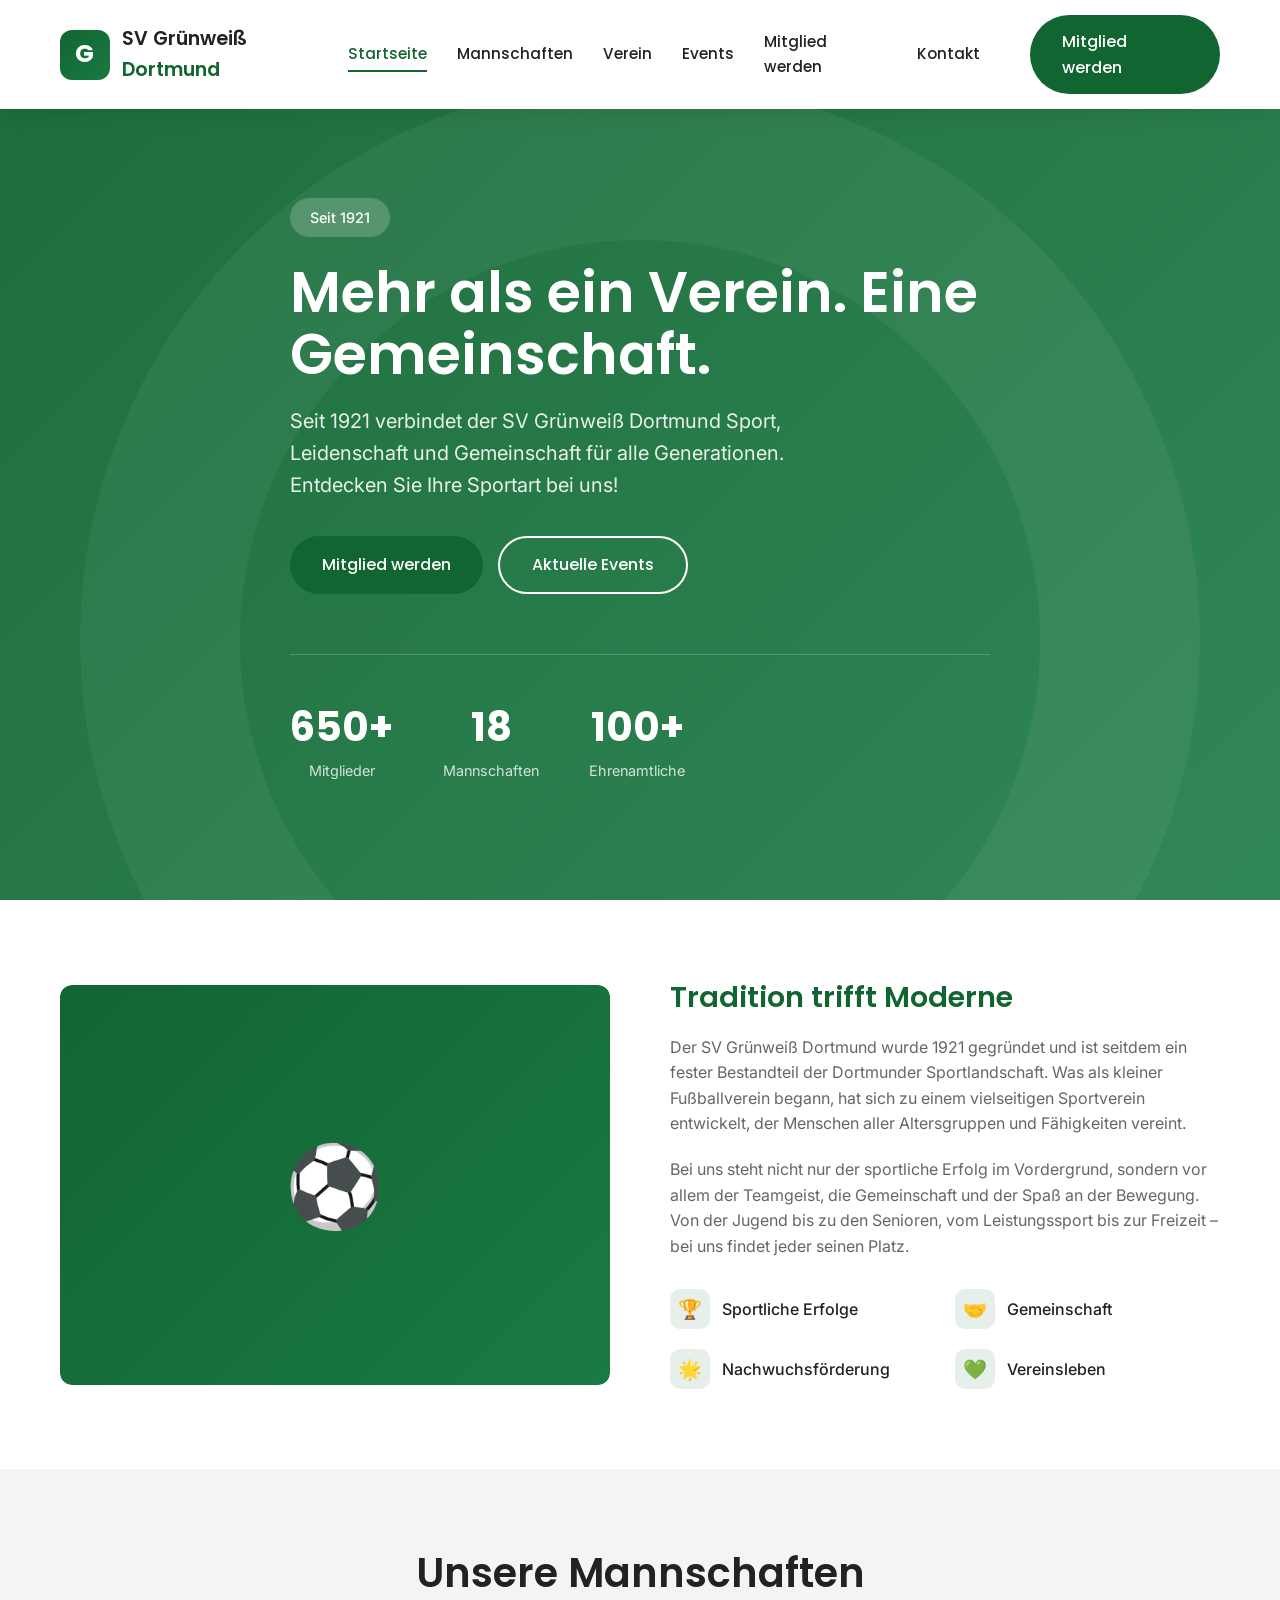
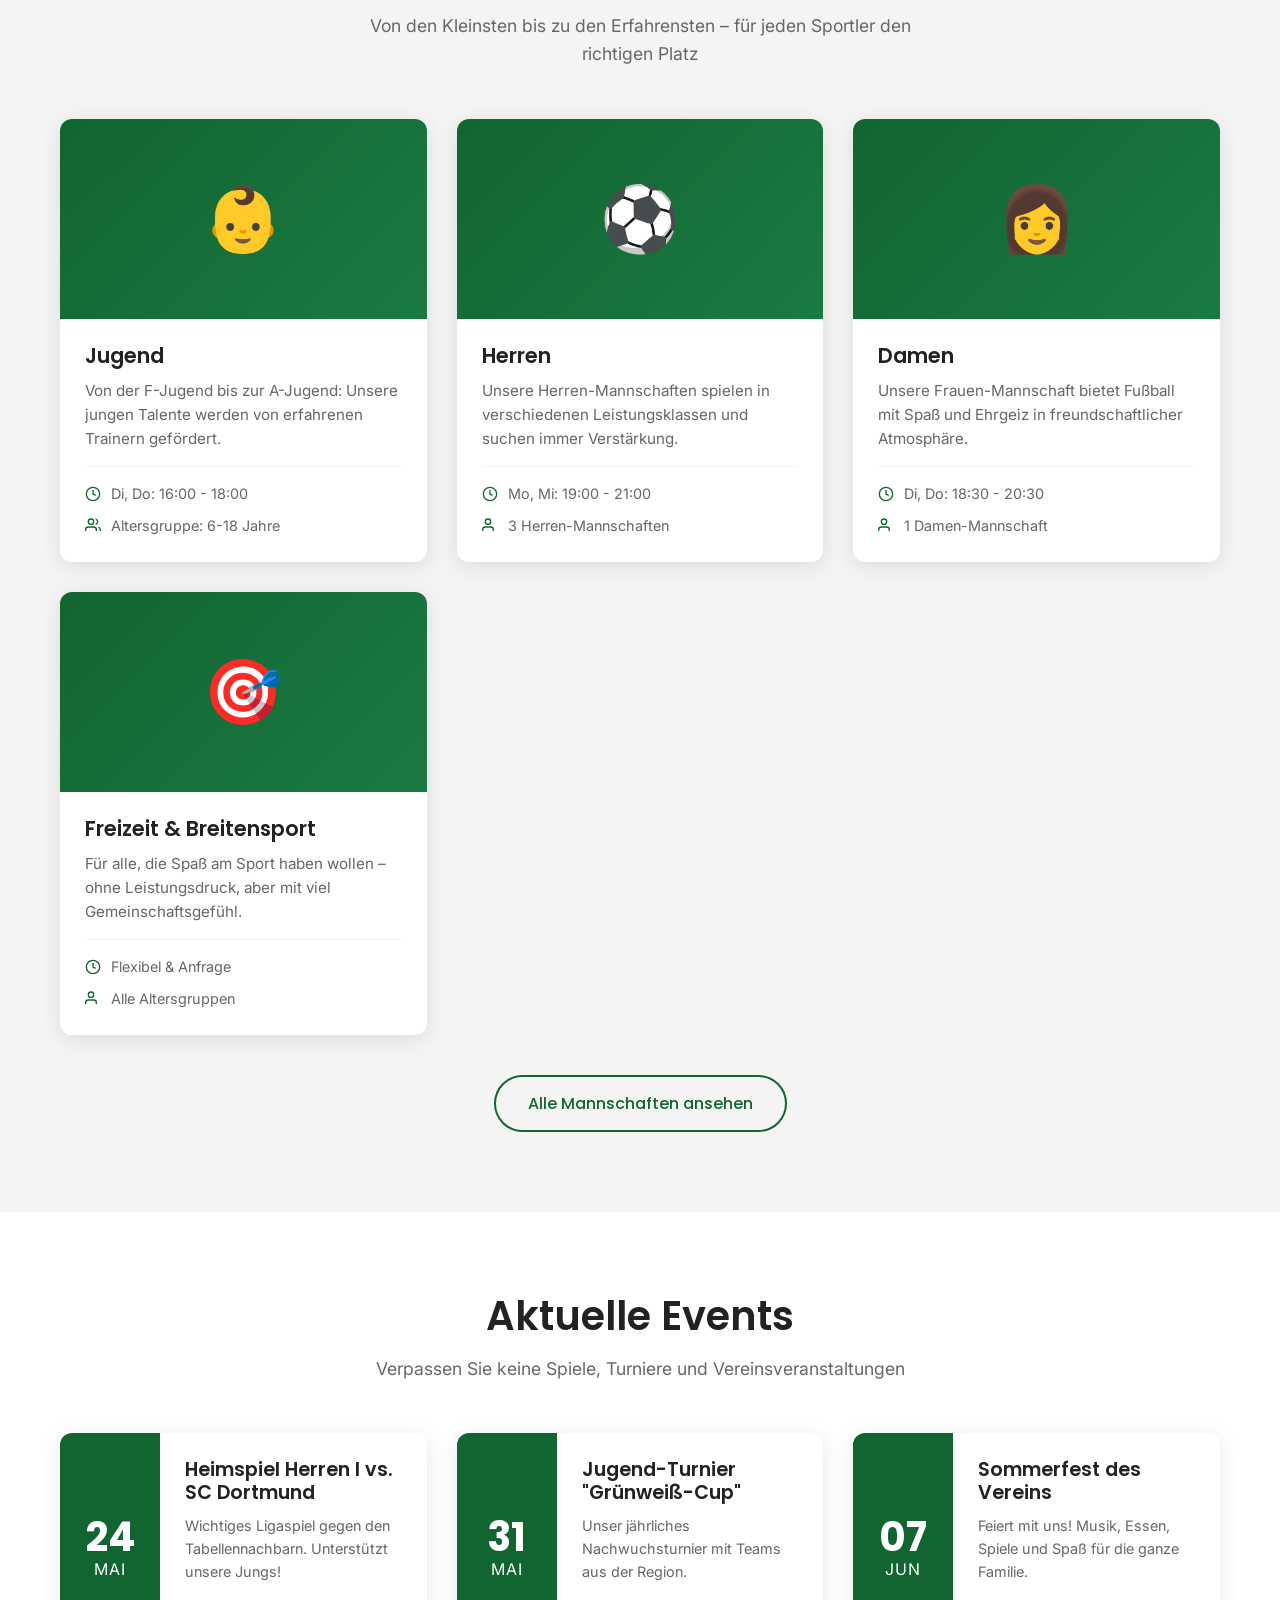
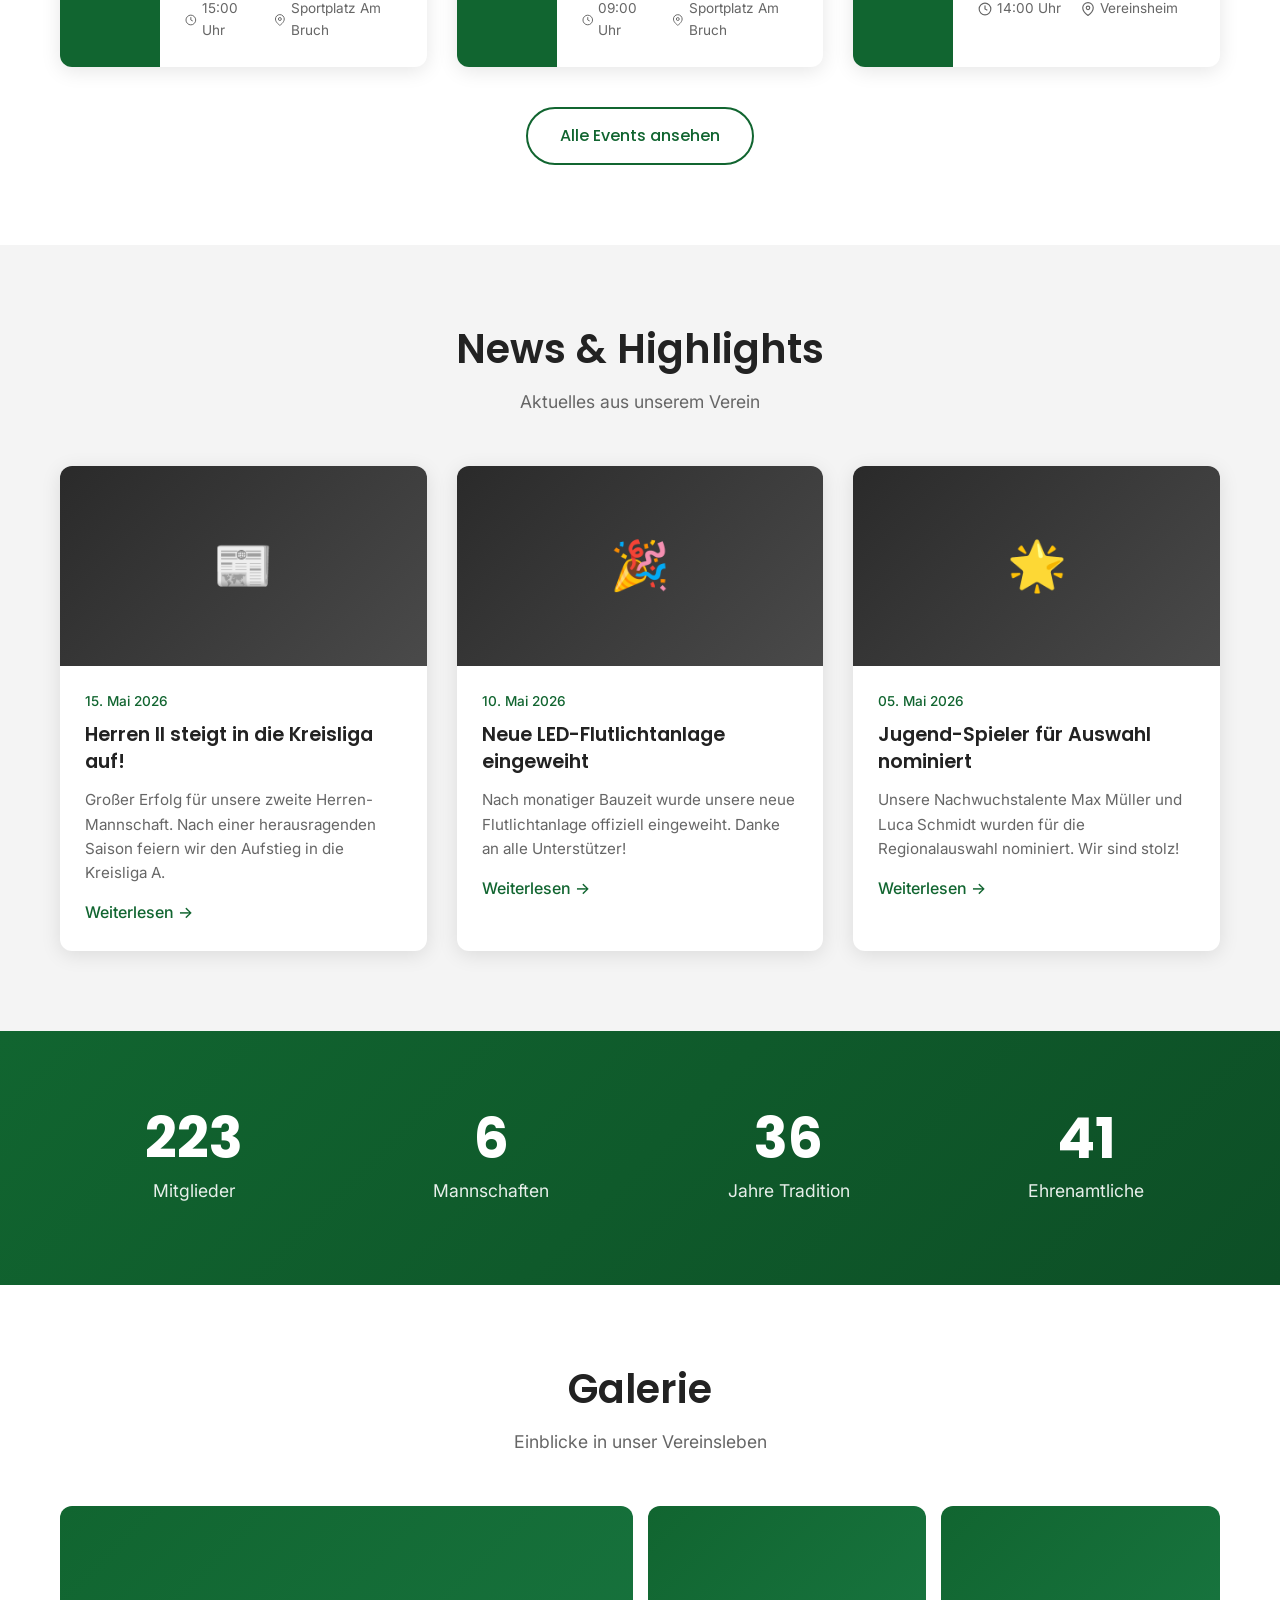
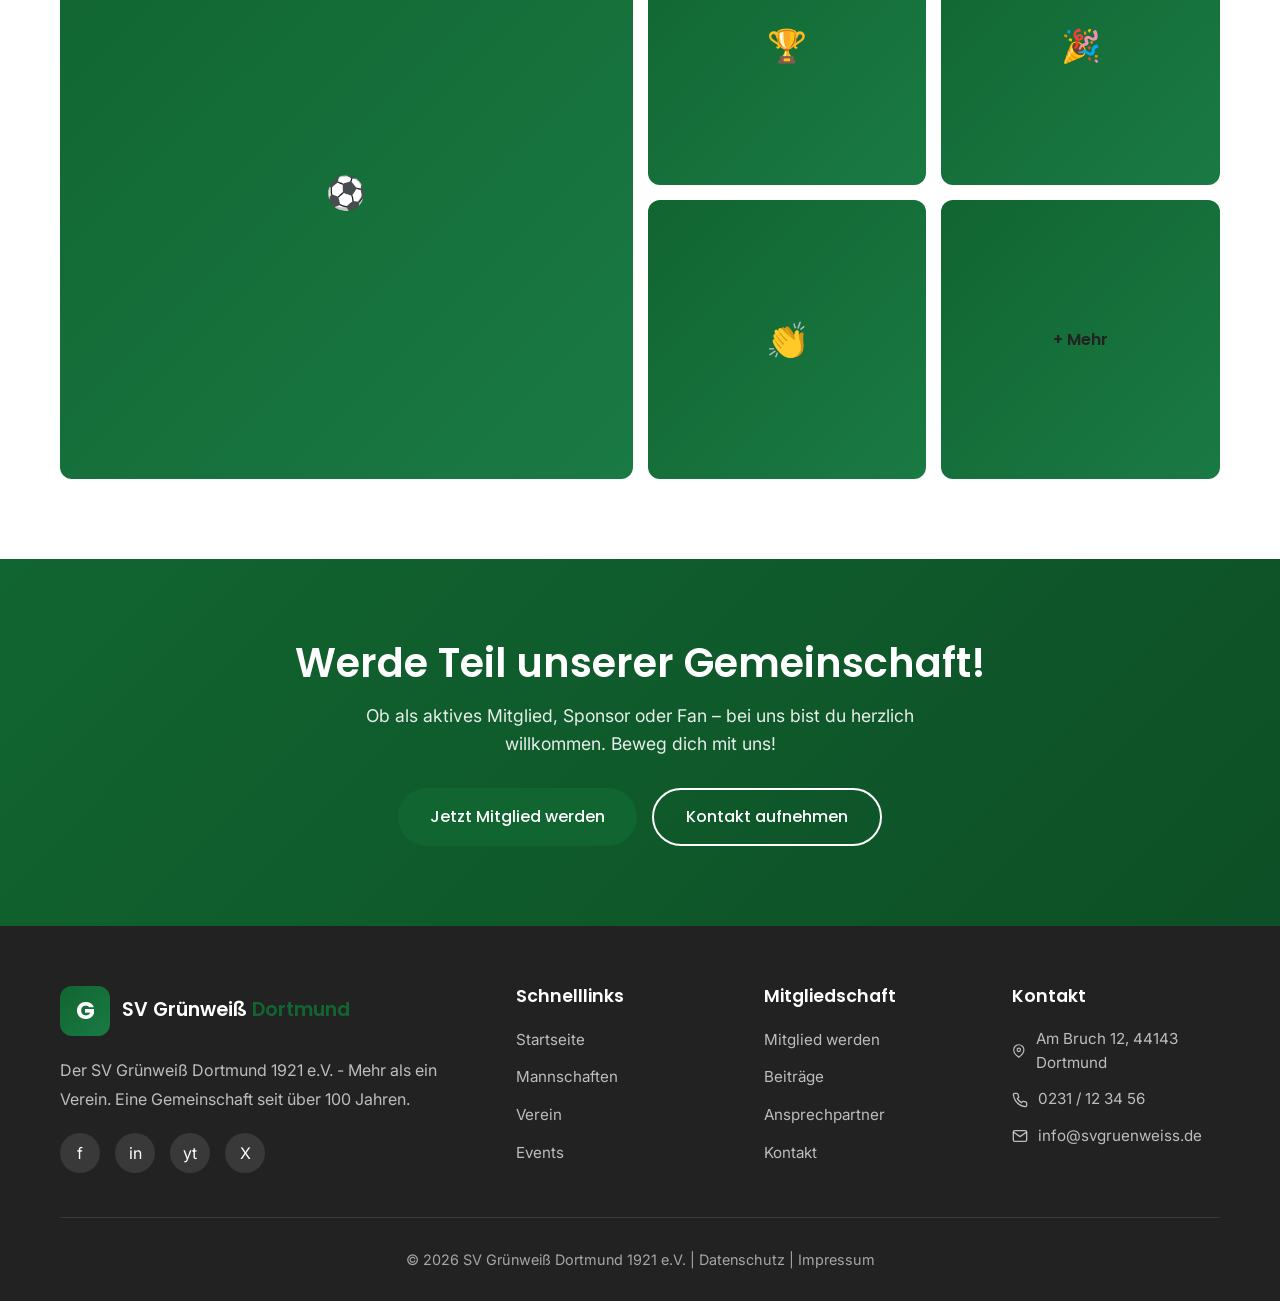
==== index.html @ ee5f2468 "Initial commit - Complete website SV Grünweiß Dortmund" ====
<!DOCTYPE html>
<html lang="de">
<head>
    <meta charset="UTF-8">
    <meta name="viewport" content="width=device-width, initial-scale=1.0">
    <meta name="description" content="SV Grünweiß Dortmund 1921 e.V. - Mehr als ein Verein. Eine Gemeinschaft. Seit 1921 verbindet der SV Grünweiß Dortmund Sport, Leidenschaft und Gemeinschaft für alle Generationen.">
    <title>SV Grünweiß Dortmund 1921 e.V. | Mehr als ein Verein. Eine Gemeinschaft.</title>
    
    <!-- Google Fonts -->
    <link rel="preconnect" href="https://fonts.googleapis.com">
    <link rel="preconnect" href="https://fonts.gstatic.com" crossorigin>
    <link href="https://fonts.googleapis.com/css2?family=Inter:wght@400;500;600&family=Poppins:wght@500;600;700&display=swap" rel="stylesheet">
    
    <!-- Stylesheet -->
    <link rel="stylesheet" href="css/style.css">
</head>
<body>
    <!-- Header -->
    <header class="header">
        <div class="container">
            <div class="header-inner">
                <a href="index.html" class="logo">
                    <div class="logo-icon">G</div>
                    <div class="logo-text">SV Grünweiß <span>Dortmund</span></div>
                </a>
                
                <nav class="nav-menu">
                    <a href="index.html" class="nav-link active">Startseite</a>
                    <a href="mannschaften.html" class="nav-link">Mannschaften</a>
                    <a href="verein.html" class="nav-link">Verein</a>
                    <a href="events.html" class="nav-link">Events</a>
                    <a href="mitglied-werden.html" class="nav-link">Mitglied werden</a>
                    <a href="kontakt.html" class="nav-link">Kontakt</a>
                    <a href="mitglied-werden.html" class="btn btn-primary nav-cta">Mitglied werden</a>
                </nav>
                
                <div class="hamburger">
                    <span></span>
                    <span></span>
                    <span></span>
                </div>
            </div>
        </div>
    </header>

    <!-- Hero Section -->
    <section class="hero">
        <div class="container">
            <div class="hero-content fade-in-on-scroll">
                <span class="hero-badge">Seit 1921</span>
                <h1>Mehr als ein Verein. Eine Gemeinschaft.</h1>
                <p class="hero-subtitle">Seit 1921 verbindet der SV Grünweiß Dortmund Sport, Leidenschaft und Gemeinschaft für alle Generationen. Entdecken Sie Ihre Sportart bei uns!</p>
                <div class="hero-buttons">
                    <a href="mitglied-werden.html" class="btn btn-primary">Mitglied werden</a>
                    <a href="events.html" class="btn btn-secondary">Aktuelle Events</a>
                </div>
                <div class="hero-stats">
                    <div class="hero-stat">
                        <div class="hero-stat-number">650+</div>
                        <div class="hero-stat-label">Mitglieder</div>
                    </div>
                    <div class="hero-stat">
                        <div class="hero-stat-number">18</div>
                        <div class="hero-stat-label">Mannschaften</div>
                    </div>
                    <div class="hero-stat">
                        <div class="hero-stat-number">100+</div>
                        <div class="hero-stat-label">Ehrenamtliche</div>
                    </div>
                </div>
            </div>
        </div>
    </section>

    <!-- About Section -->
    <section class="section">
        <div class="container">
            <div class="about-grid">
                <div class="about-image fade-in-on-scroll">
                    <!-- Placeholder for team/vereinsbild -->
                    <div style="width: 100%; height: 400px; background: linear-gradient(135deg, #116530, #1a7a44); display: flex; align-items: center; justify-content: center; color: white; font-size: 5rem; border-radius: 12px;">
                        ⚽
                    </div>
                </div>
                <div class="about-content fade-in-on-scroll">
                    <h3>Tradition trifft Moderne</h3>
                    <p>Der SV Grünweiß Dortmund wurde 1921 gegründet und ist seitdem ein fester Bestandteil der Dortmunder Sportlandschaft. Was als kleiner Fußballverein begann, hat sich zu einem vielseitigen Sportverein entwickelt, der Menschen aller Altersgruppen und Fähigkeiten vereint.</p>
                    <p>Bei uns steht nicht nur der sportliche Erfolg im Vordergrund, sondern vor allem der Teamgeist, die Gemeinschaft und der Spaß an der Bewegung. Von der Jugend bis zu den Senioren, vom Leistungssport bis zur Freizeit – bei uns findet jeder seinen Platz.</p>
                    
                    <div class="about-features">
                        <div class="about-feature">
                            <div class="about-feature-icon">🏆</div>
                            <span>Sportliche Erfolge</span>
                        </div>
                        <div class="about-feature">
                            <div class="about-feature-icon">🤝</div>
                            <span>Gemeinschaft</span>
                        </div>
                        <div class="about-feature">
                            <div class="about-feature-icon">🌟</div>
                            <span>Nachwuchsförderung</span>
                        </div>
                        <div class="about-feature">
                            <div class="about-feature-icon">💚</div>
                            <span>Vereinsleben</span>
                        </div>
                    </div>
                </div>
            </div>
        </div>
    </section>

    <!-- Teams Section -->
    <section class="section section-light">
        <div class="container">
            <div class="section-header fade-in-on-scroll">
                <h2>Unsere Mannschaften</h2>
                <p>Von den Kleinsten bis zu den Erfahrensten – für jeden Sportler den richtigen Platz</p>
            </div>
            
            <div class="team-grid">
                <div class="team-card fade-in-on-scroll">
                    <div class="team-image">👶</div>
                    <div class="team-content">
                        <h3>Jugend</h3>
                        <p>Von der F-Jugend bis zur A-Jugend: Unsere jungen Talente werden von erfahrenen Trainern gefördert.</p>
                        <div class="team-info">
                            <div class="team-info-item">
                                <svg viewBox="0 0 24 24" fill="none" stroke="currentColor" stroke-width="2"><circle cx="12" cy="12" r="10"/><path d="M12 6v6l4 2"/></svg>
                                <span>Di, Do: 16:00 - 18:00</span>
                            </div>
                            <div class="team-info-item">
                                <svg viewBox="0 0 24 24" fill="none" stroke="currentColor" stroke-width="2"><path d="M17 21v-2a4 4 0 0 0-4-4H5a4 4 0 0 0-4 4v2"/><circle cx="9" cy="7" r="4"/><path d="M23 21v-2a4 4 0 0 0-3-3.87"/><path d="M16 3.13a4 4 0 0 1 0 7.75"/></svg>
                                <span>Altersgruppe: 6-18 Jahre</span>
                            </div>
                        </div>
                    </div>
                </div>
                
                <div class="team-card fade-in-on-scroll">
                    <div class="team-image">⚽</div>
                    <div class="team-content">
                        <h3>Herren</h3>
                        <p>Unsere Herren-Mannschaften spielen in verschiedenen Leistungsklassen und suchen immer Verstärkung.</p>
                        <div class="team-info">
                            <div class="team-info-item">
                                <svg viewBox="0 0 24 24" fill="none" stroke="currentColor" stroke-width="2"><circle cx="12" cy="12" r="10"/><path d="M12 6v6l4 2"/></svg>
                                <span>Mo, Mi: 19:00 - 21:00</span>
                            </div>
                            <div class="team-info-item">
                                <svg viewBox="0 0 24 24" fill="none" stroke="currentColor" stroke-width="2"><path d="M17 21v-2a4 4 0 0 0-4-4H5a4 4 0 0 0-4 4v2"/><circle cx="9" cy="7" r="4"/></svg>
                                <span>3 Herren-Mannschaften</span>
                            </div>
                        </div>
                    </div>
                </div>
                
                <div class="team-card fade-in-on-scroll">
                    <div class="team-image">👩</div>
                    <div class="team-content">
                        <h3>Damen</h3>
                        <p>Unsere Frauen-Mannschaft bietet Fußball mit Spaß und Ehrgeiz in freundschaftlicher Atmosphäre.</p>
                        <div class="team-info">
                            <div class="team-info-item">
                                <svg viewBox="0 0 24 24" fill="none" stroke="currentColor" stroke-width="2"><circle cx="12" cy="12" r="10"/><path d="M12 6v6l4 2"/></svg>
                                <span>Di, Do: 18:30 - 20:30</span>
                            </div>
                            <div class="team-info-item">
                                <svg viewBox="0 0 24 24" fill="none" stroke="currentColor" stroke-width="2"><path d="M17 21v-2a4 4 0 0 0-4-4H5a4 4 0 0 0-4 4v2"/><circle cx="9" cy="7" r="4"/></svg>
                                <span>1 Damen-Mannschaft</span>
                            </div>
                        </div>
                    </div>
                </div>
                
                <div class="team-card fade-in-on-scroll">
                    <div class="team-image">🎯</div>
                    <div class="team-content">
                        <h3>Freizeit & Breitensport</h3>
                        <p>Für alle, die Spaß am Sport haben wollen – ohne Leistungsdruck, aber mit viel Gemeinschaftsgefühl.</p>
                        <div class="team-info">
                            <div class="team-info-item">
                                <svg viewBox="0 0 24 24" fill="none" stroke="currentColor" stroke-width="2"><circle cx="12" cy="12" r="10"/><path d="M12 6v6l4 2"/></svg>
                                <span>Flexibel & Anfrage</span>
                            </div>
                            <div class="team-info-item">
                                <svg viewBox="0 0 24 24" fill="none" stroke="currentColor" stroke-width="2"><path d="M17 21v-2a4 4 0 0 0-4-4H5a4 4 0 0 0-4 4v2"/><circle cx="9" cy="7" r="4"/></svg>
                                <span>Alle Altersgruppen</span>
                            </div>
                        </div>
                    </div>
                </div>
            </div>
            
            <div style="text-align: center; margin-top: 40px;">
                <a href="mannschaften.html" class="btn btn-outline">Alle Mannschaften ansehen</a>
            </div>
        </div>
    </section>

    <!-- Events Section -->
    <section class="section">
        <div class="container">
            <div class="section-header fade-in-on-scroll">
                <h2>Aktuelle Events</h2>
                <p>Verpassen Sie keine Spiele, Turniere und Vereinsveranstaltungen</p>
            </div>
            
            <div class="events-grid">
                <div class="event-card fade-in-on-scroll">
                    <div class="event-date">
                        <div class="event-day">24</div>
                        <div class="event-month">Mai</div>
                    </div>
                    <div class="event-details">
                        <h3>Heimspiel Herren I vs. SC Dortmund</h3>
                        <p>Wichtiges Ligaspiel gegen den Tabellennachbarn. Unterstützt unsere Jungs!</p>
                        <div class="event-meta">
                            <span class="event-meta-item">
                                <svg width="14" height="14" viewBox="0 0 24 24" fill="none" stroke="currentColor" stroke-width="2"><circle cx="12" cy="12" r="10"/><path d="M12 6v6l4 2"/></svg>
                                15:00 Uhr
                            </span>
                            <span class="event-meta-item">
                                <svg width="14" height="14" viewBox="0 0 24 24" fill="none" stroke="currentColor" stroke-width="2"><path d="M21 10c0 7-9 13-9 13s-9-6-9-13a9 9 0 0 1 18 0z"/><circle cx="12" cy="10" r="3"/></svg>
                                Sportplatz Am Bruch
                            </span>
                        </div>
                    </div>
                </div>
                
                <div class="event-card fade-in-on-scroll">
                    <div class="event-date">
                        <div class="event-day">31</div>
                        <div class="event-month">Mai</div>
                    </div>
                    <div class="event-details">
                        <h3>Jugend-Turnier "Grünweiß-Cup"</h3>
                        <p>Unser jährliches Nachwuchsturnier mit Teams aus der Region.</p>
                        <div class="event-meta">
                            <span class="event-meta-item">
                                <svg width="14" height="14" viewBox="0 0 24 24" fill="none" stroke="currentColor" stroke-width="2"><circle cx="12" cy="12" r="10"/><path d="M12 6v6l4 2"/></svg>
                                09:00 Uhr
                            </span>
                            <span class="event-meta-item">
                                <svg width="14" height="14" viewBox="0 0 24 24" fill="none" stroke="currentColor" stroke-width="2"><path d="M21 10c0 7-9 13-9 13s-9-6-9-13a9 9 0 0 1 18 0z"/><circle cx="12" cy="10" r="3"/></svg>
                                Sportplatz Am Bruch
                            </span>
                        </div>
                    </div>
                </div>
                
                <div class="event-card fade-in-on-scroll">
                    <div class="event-date">
                        <div class="event-day">07</div>
                        <div class="event-month">Jun</div>
                    </div>
                    <div class="event-details">
                        <h3>Sommerfest des Vereins</h3>
                        <p>Feiert mit uns! Musik, Essen, Spiele und Spaß für die ganze Familie.</p>
                        <div class="event-meta">
                            <span class="event-meta-item">
                                <svg width="14" height="14" viewBox="0 0 24 24" fill="none" stroke="currentColor" stroke-width="2"><circle cx="12" cy="12" r="10"/><path d="M12 6v6l4 2"/></svg>
                                14:00 Uhr
                            </span>
                            <span class="event-meta-item">
                                <svg width="14" height="14" viewBox="0 0 24 24" fill="none" stroke="currentColor" stroke-width="2"><path d="M21 10c0 7-9 13-9 13s-9-6-9-13a9 9 0 0 1 18 0z"/><circle cx="12" cy="10" r="3"/></svg>
                                Vereinsheim
                            </span>
                        </div>
                    </div>
                </div>
            </div>
            
            <div style="text-align: center; margin-top: 40px;">
                <a href="events.html" class="btn btn-outline">Alle Events ansehen</a>
            </div>
        </div>
    </section>

    <!-- News Section -->
    <section class="section section-light">
        <div class="container">
            <div class="section-header fade-in-on-scroll">
                <h2>News & Highlights</h2>
                <p>Aktuelles aus unserem Verein</p>
            </div>
            
            <div class="news-grid">
                <div class="news-card fade-in-on-scroll">
                    <div class="news-image">📰</div>
                    <div class="news-content">
                        <div class="news-date">15. Mai 2026</div>
                        <h3>Herren II steigt in die Kreisliga auf!</h3>
                        <p>Großer Erfolg für unsere zweite Herren-Mannschaft. Nach einer herausragenden Saison feiern wir den Aufstieg in die Kreisliga A.</p>
                        <a href="events.html" class="news-link">Weiterlesen →</a>
                    </div>
                </div>
                
                <div class="news-card fade-in-on-scroll">
                    <div class="news-image">🎉</div>
                    <div class="news-content">
                        <div class="news-date">10. Mai 2026</div>
                        <h3>Neue LED-Flutlichtanlage eingeweiht</h3>
                        <p>Nach monatiger Bauzeit wurde unsere neue Flutlichtanlage offiziell eingeweiht. Danke an alle Unterstützer!</p>
                        <a href="events.html" class="news-link">Weiterlesen →</a>
                    </div>
                </div>
                
                <div class="news-card fade-in-on-scroll">
                    <div class="news-image">🌟</div>
                    <div class="news-content">
                        <div class="news-date">05. Mai 2026</div>
                        <h3>Jugend-Spieler für Auswahl nominiert</h3>
                        <p>Unsere Nachwuchstalente Max Müller und Luca Schmidt wurden für die Regionalauswahl nominiert. Wir sind stolz!</p>
                        <a href="events.html" class="news-link">Weiterlesen →</a>
                    </div>
                </div>
            </div>
        </div>
    </section>

    <!-- Stats Section -->
    <section class="stats">
        <div class="container">
            <div class="stats-grid">
                <div class="stat-item fade-in-on-scroll">
                    <div class="stat-number" data-target="650">0</div>
                    <div class="stat-label">Mitglieder</div>
                </div>
                <div class="stat-item fade-in-on-scroll">
                    <div class="stat-number" data-target="18">0</div>
                    <div class="stat-label">Mannschaften</div>
                </div>
                <div class="stat-item fade-in-on-scroll">
                    <div class="stat-number" data-target="105">0</div>
                    <div class="stat-label">Jahre Tradition</div>
                </div>
                <div class="stat-item fade-in-on-scroll">
                    <div class="stat-number" data-target="120">0</div>
                    <div class="stat-label">Ehrenamtliche</div>
                </div>
            </div>
        </div>
    </section>

    <!-- Gallery Preview -->
    <section class="section">
        <div class="container">
            <div class="section-header fade-in-on-scroll">
                <h2>Galerie</h2>
                <p>Einblicke in unser Vereinsleben</p>
            </div>
            
            <div class="gallery-grid">
                <div class="gallery-item fade-in-on-scroll">
                    <div class="gallery-placeholder">⚽</div>
                </div>
                <div class="gallery-item fade-in-on-scroll">
                    <div class="gallery-placeholder">🏆</div>
                </div>
                <div class="gallery-item fade-in-on-scroll">
                    <div class="gallery-placeholder">🎉</div>
                </div>
                <div class="gallery-item fade-in-on-scroll">
                    <div class="gallery-placeholder">👏</div>
                </div>
                <div class="gallery-item gallery-more fade-in-on-scroll">
                    <span>+ Mehr</span>
                </div>
            </div>
        </div>
    </section>

    <!-- CTA Section -->
    <section class="cta-section">
        <div class="container">
            <div class="cta-content fade-in-on-scroll">
                <h2>Werde Teil unserer Gemeinschaft!</h2>
                <p>Ob als aktives Mitglied, Sponsor oder Fan – bei uns bist du herzlich willkommen. Beweg dich mit uns!</p>
                <div class="cta-buttons">
                    <a href="mitglied-werden.html" class="btn btn-primary">Jetzt Mitglied werden</a>
                    <a href="kontakt.html" class="btn btn-secondary">Kontakt aufnehmen</a>
                </div>
            </div>
        </div>
    </section>

    <!-- Footer -->
    <footer class="footer">
        <div class="container">
            <div class="footer-grid">
                <div class="footer-about">
                    <a href="index.html" class="logo">
                        <div class="logo-icon">G</div>
                        <div class="logo-text">SV Grünweiß <span>Dortmund</span></div>
                    </a>
                    <p>Der SV Grünweiß Dortmund 1921 e.V. - Mehr als ein Verein. Eine Gemeinschaft seit über 100 Jahren.</p>
                    <div class="footer-social">
                        <a href="#" class="social-link" aria-label="Facebook">f</a>
                        <a href="#" class="social-link" aria-label="Instagram">in</a>
                        <a href="#" class="social-link" aria-label="YouTube">yt</a>
                        <a href="#" class="social-link" aria-label="Twitter">X</a>
                    </div>
                </div>
                
                <div class="footer-links-col">
                    <h4 class="footer-title">Schnelllinks</h4>
                    <ul class="footer-links">
                        <li><a href="index.html">Startseite</a></li>
                        <li><a href="mannschaften.html">Mannschaften</a></li>
                        <li><a href="verein.html">Verein</a></li>
                        <li><a href="events.html">Events</a></li>
                    </ul>
                </div>
                
                <div class="footer-links-col">
                    <h4 class="footer-title">Mitgliedschaft</h4>
                    <ul class="footer-links">
                        <li><a href="mitglied-werden.html">Mitglied werden</a></li>
                        <li><a href="mitglied-werden.html#beitraege">Beiträge</a></li>
                        <li><a href="kontakt.html">Ansprechpartner</a></li>
                        <li><a href="kontakt.html">Kontakt</a></li>
                    </ul>
                </div>
                
                <div class="footer-contact">
                    <h4 class="footer-title">Kontakt</h4>
                    <p>
                        <svg width="16" height="16" viewBox="0 0 24 24" fill="none" stroke="currentColor" stroke-width="2"><path d="M21 10c0 7-9 13-9 13s-9-6-9-13a9 9 0 0 1 18 0z"/><circle cx="12" cy="10" r="3"/></svg>
                        Am Bruch 12, 44143 Dortmund
                    </p>
                    <p>
                        <svg width="16" height="16" viewBox="0 0 24 24" fill="none" stroke="currentColor" stroke-width="2"><path d="M22 16.92v3a2 2 0 0 1-2.18 2 19.79 19.79 0 0 1-8.63-3.07 19.5 19.5 0 0 1-6-6 19.79 19.79 0 0 1-3.07-8.67A2 2 0 0 1 4.11 2h3a2 2 0 0 1 2 1.72 12.84 12.84 0 0 0 .7 2.81 2 2 0 0 1-.45 2.11L8.09 9.91a16 16 0 0 0 6 6l1.27-1.27a2 2 0 0 1 2.11-.45 12.84 12.84 0 0 0 2.81.7A2 2 0 0 1 22 16.92z"/></svg>
                        0231 / 12 34 56
                    </p>
                    <p>
                        <svg width="16" height="16" viewBox="0 0 24 24" fill="none" stroke="currentColor" stroke-width="2"><path d="M4 4h16c1.1 0 2 .9 2 2v12c0 1.1-.9 2-2 2H4c-1.1 0-2-.9-2-2V6c0-1.1.9-2 2-2z"/><polyline points="22,6 12,13 2,6"/></svg>
                        info@svgruenweiss.de
                    </p>
                </div>
            </div>
            
            <div class="footer-bottom">
                <p>© 2026 SV Grünweiß Dortmund 1921 e.V. | <a href="#">Datenschutz</a> | <a href="#">Impressum</a></p>
            </div>
        </div>
    </footer>

    <!-- JavaScript -->
    <script src="js/main.js"></script>
</body>
</html>
---- css/style.css ----
/* ============================================
   SV Grünweiß Dortmund 1921 e.V. - Stylesheet
   ============================================ */

/* ----- CSS Variables ----- */
:root {
    --primary-color: #116530;
    --primary-dark: #0d4f26;
    --primary-light: #1a7a44;
    --white: #FFFFFF;
    --dark-gray: #222222;
    --light-gray: #F4F4F4;
    --gray: #666666;
    --shadow: 0 4px 20px rgba(0, 0, 0, 0.1);
    --shadow-hover: 0 8px 30px rgba(0, 0, 0, 0.15);
    --transition: all 0.3s ease;
    --border-radius: 12px;
    --max-width: 1200px;
}

/* ----- Reset & Base ----- */
* {
    margin: 0;
    padding: 0;
    box-sizing: border-box;
}

html {
    scroll-behavior: smooth;
}

body {
    font-family: 'Inter', -apple-system, BlinkMacSystemFont, sans-serif;
    font-size: 16px;
    line-height: 1.6;
    color: var(--dark-gray);
    background-color: var(--white);
    overflow-x: hidden;
}

h1, h2, h3, h4, h5, h6 {
    font-family: 'Poppins', sans-serif;
    font-weight: 600;
    line-height: 1.2;
    color: var(--dark-gray);
}

a {
    text-decoration: none;
    color: inherit;
    transition: var(--transition);
}

ul {
    list-style: none;
}

img {
    max-width: 100%;
    height: auto;
    display: block;
}

.container {
    max-width: var(--max-width);
    margin: 0 auto;
    padding: 0 20px;
}

.section {
    padding: 80px 0;
}

.section-light {
    background-color: var(--light-gray);
}

.section-header {
    text-align: center;
    margin-bottom: 50px;
}

.section-header h2 {
    font-size: 2.5rem;
    margin-bottom: 15px;
    color: var(--dark-gray);
}

.section-header p {
    font-size: 1.1rem;
    color: var(--gray);
    max-width: 600px;
    margin: 0 auto;
}

/* ----- Buttons ----- */
.btn {
    display: inline-flex;
    align-items: center;
    justify-content: center;
    padding: 14px 32px;
    font-family: 'Poppins', sans-serif;
    font-size: 1rem;
    font-weight: 500;
    border-radius: 50px;
    border: none;
    cursor: pointer;
    transition: var(--transition);
}

.btn-primary {
    background-color: var(--primary-color);
    color: var(--white);
}

.btn-primary:hover {
    background-color: var(--primary-dark);
    transform: translateY(-2px);
    box-shadow: var(--shadow-hover);
}

.btn-secondary {
    background-color: transparent;
    color: var(--white);
    border: 2px solid var(--white);
}

.btn-secondary:hover {
    background-color: var(--white);
    color: var(--primary-color);
}

.btn-outline {
    background-color: transparent;
    color: var(--primary-color);
    border: 2px solid var(--primary-color);
}

.btn-outline:hover {
    background-color: var(--primary-color);
    color: var(--white);
}

/* ----- Header & Navigation ----- */
.header {
    position: fixed;
    top: 0;
    left: 0;
    right: 0;
    z-index: 1000;
    background-color: var(--white);
    box-shadow: var(--shadow);
    transition: var(--transition);
}

.header.scrolled {
    padding: 10px 0;
}

.header-inner {
    display: flex;
    align-items: center;
    justify-content: space-between;
    padding: 15px 0;
}

.logo {
    display: flex;
    align-items: center;
    gap: 12px;
}

.logo-icon {
    width: 50px;
    height: 50px;
    background: linear-gradient(135deg, var(--primary-color), var(--primary-light));
    border-radius: 12px;
    display: flex;
    align-items: center;
    justify-content: center;
    color: var(--white);
    font-family: 'Poppins', sans-serif;
    font-weight: 700;
    font-size: 1.5rem;
}

.logo-text {
    font-family: 'Poppins', sans-serif;
    font-size: 1.2rem;
    font-weight: 600;
    color: var(--dark-gray);
}

.logo-text span {
    color: var(--primary-color);
}

.nav-menu {
    display: flex;
    align-items: center;
    gap: 30px;
}

.nav-link {
    font-family: 'Poppins', sans-serif;
    font-size: 0.95rem;
    font-weight: 500;
    color: var(--dark-gray);
    position: relative;
    padding: 5px 0;
}

.nav-link::after {
    content: '';
    position: absolute;
    bottom: 0;
    left: 0;
    width: 0;
    height: 2px;
    background-color: var(--primary-color);
    transition: var(--transition);
}

.nav-link:hover::after,
.nav-link.active::after {
    width: 100%;
}

.nav-link:hover,
.nav-link.active {
    color: var(--primary-color);
}

.nav-cta {
    margin-left: 20px;
}

.hamburger {
    display: none;
    flex-direction: column;
    gap: 5px;
    cursor: pointer;
    padding: 10px;
}

.hamburger span {
    width: 25px;
    height: 3px;
    background-color: var(--dark-gray);
    border-radius: 3px;
    transition: var(--transition);
}

/* ----- Hero Section ----- */
.hero {
    position: relative;
    min-height: 100vh;
    display: flex;
    align-items: center;
    background: linear-gradient(135deg, rgba(17, 101, 48, 0.95), rgba(26, 122, 68, 0.9)),
                url('data:image/svg+xml,<svg xmlns="http://www.w3.org/2000/svg" viewBox="0 0 100 100"><circle cx="50" cy="50" r="40" fill="none" stroke="rgba(255,255,255,0.1)" stroke-width="0.5"/></svg>');
    background-size: cover;
    background-position: center;
    padding-top: 80px;
}

.hero::before {
    content: '';
    position: absolute;
    top: 0;
    left: 0;
    right: 0;
    bottom: 0;
    background: url('data:image/svg+xml,<svg xmlns="http://www.w3.org/2000/svg" viewBox="0 0 400 400"><circle cx="200" cy="200" r="150" fill="none" stroke="rgba(255,255,255,0.05)" stroke-width="50"/></svg>');
    background-size: cover;
}

.hero-content {
    position: relative;
    z-index: 2;
    max-width: 700px;
}

.hero-badge {
    display: inline-block;
    background-color: rgba(255, 255, 255, 0.2);
    color: var(--white);
    padding: 8px 20px;
    border-radius: 50px;
    font-size: 0.9rem;
    font-weight: 500;
    margin-bottom: 25px;
    backdrop-filter: blur(10px);
}

.hero h1 {
    font-size: 3.5rem;
    color: var(--white);
    margin-bottom: 20px;
    line-height: 1.1;
}

.hero-subtitle {
    font-size: 1.25rem;
    color: rgba(255, 255, 255, 0.9);
    margin-bottom: 35px;
    max-width: 550px;
}

.hero-buttons {
    display: flex;
    gap: 15px;
    flex-wrap: wrap;
}

.hero-stats {
    display: flex;
    gap: 50px;
    margin-top: 60px;
    padding-top: 40px;
    border-top: 1px solid rgba(255, 255, 255, 0.2);
}

.hero-stat {
    text-align: center;
}

.hero-stat-number {
    font-family: 'Poppins', sans-serif;
    font-size: 2.5rem;
    font-weight: 700;
    color: var(--white);
}

.hero-stat-label {
    font-size: 0.9rem;
    color: rgba(255, 255, 255, 0.8);
}

/* ----- About Section ----- */
.about-grid {
    display: grid;
    grid-template-columns: 1fr 1fr;
    gap: 60px;
    align-items: center;
}

.about-image {
    position: relative;
    border-radius: var(--border-radius);
    overflow: hidden;
}

.about-image img {
    width: 100%;
    height: 400px;
    object-fit: cover;
}

.about-image::after {
    content: '';
    position: absolute;
    top: 20px;
    left: 20px;
    right: -20px;
    bottom: -20px;
    border: 3px solid var(--primary-color);
    border-radius: var(--border-radius);
    z-index: -1;
}

.about-content h3 {
    font-size: 1.8rem;
    margin-bottom: 20px;
    color: var(--primary-color);
}

.about-content p {
    margin-bottom: 20px;
    color: var(--gray);
}

.about-features {
    display: grid;
    grid-template-columns: 1fr 1fr;
    gap: 20px;
    margin-top: 30px;
}

.about-feature {
    display: flex;
    align-items: center;
    gap: 12px;
}

.about-feature-icon {
    width: 40px;
    height: 40px;
    background-color: rgba(17, 101, 48, 0.1);
    border-radius: 10px;
    display: flex;
    align-items: center;
    justify-content: center;
    color: var(--primary-color);
    font-size: 1.2rem;
}

.about-feature span {
    font-weight: 500;
}

/* ----- Teams Section ----- */
.team-grid {
    display: grid;
    grid-template-columns: repeat(auto-fit, minmax(280px, 1fr));
    gap: 30px;
}

.team-card {
    background-color: var(--white);
    border-radius: var(--border-radius);
    overflow: hidden;
    box-shadow: var(--shadow);
    transition: var(--transition);
}

.team-card:hover {
    transform: translateY(-10px);
    box-shadow: var(--shadow-hover);
}

.team-image {
    position: relative;
    height: 200px;
    background: linear-gradient(135deg, var(--primary-color), var(--primary-light));
    display: flex;
    align-items: center;
    justify-content: center;
    color: var(--white);
    font-size: 4rem;
}

.team-content {
    padding: 25px;
}

.team-content h3 {
    font-size: 1.3rem;
    margin-bottom: 10px;
}

.team-content p {
    color: var(--gray);
    font-size: 0.95rem;
    margin-bottom: 15px;
}

.team-info {
    display: flex;
    flex-direction: column;
    gap: 8px;
    padding-top: 15px;
    border-top: 1px solid var(--light-gray);
}

.team-info-item {
    display: flex;
    align-items: center;
    gap: 10px;
    font-size: 0.9rem;
    color: var(--gray);
}

.team-info-item svg {
    width: 16px;
    height: 16px;
    color: var(--primary-color);
}

/* ----- Events Section ----- */
.events-grid {
    display: grid;
    grid-template-columns: repeat(auto-fit, minmax(350px, 1fr));
    gap: 30px;
}

.event-card {
    background-color: var(--white);
    border-radius: var(--border-radius);
    overflow: hidden;
    box-shadow: var(--shadow);
    transition: var(--transition);
    display: flex;
}

.event-card:hover {
    transform: translateY(-5px);
    box-shadow: var(--shadow-hover);
}

.event-date {
    background-color: var(--primary-color);
    color: var(--white);
    padding: 20px;
    text-align: center;
    min-width: 100px;
    display: flex;
    flex-direction: column;
    justify-content: center;
}

.event-day {
    font-family: 'Poppins', sans-serif;
    font-size: 2.5rem;
    font-weight: 700;
    line-height: 1;
}

.event-month {
    font-size: 1rem;
    text-transform: uppercase;
    letter-spacing: 1px;
}

.event-details {
    padding: 25px;
    flex: 1;
}

.event-details h3 {
    font-size: 1.2rem;
    margin-bottom: 10px;
}

.event-details p {
    color: var(--gray);
    font-size: 0.9rem;
    margin-bottom: 15px;
}

.event-meta {
    display: flex;
    gap: 20px;
    font-size: 0.85rem;
    color: var(--gray);
}

.event-meta-item {
    display: flex;
    align-items: center;
    gap: 5px;
}

/* ----- News Section ----- */
.news-grid {
    display: grid;
    grid-template-columns: repeat(auto-fit, minmax(300px, 1fr));
    gap: 30px;
}

.news-card {
    background-color: var(--white);
    border-radius: var(--border-radius);
    overflow: hidden;
    box-shadow: var(--shadow);
    transition: var(--transition);
}

.news-card:hover {
    transform: translateY(-5px);
    box-shadow: var(--shadow-hover);
}

.news-image {
    height: 200px;
    background: linear-gradient(135deg, #2a2a2a, #4a4a4a);
    display: flex;
    align-items: center;
    justify-content: center;
    color: var(--white);
    font-size: 3rem;
}

.news-content {
    padding: 25px;
}

.news-date {
    font-size: 0.85rem;
    color: var(--primary-color);
    font-weight: 500;
    margin-bottom: 10px;
}

.news-content h3 {
    font-size: 1.2rem;
    margin-bottom: 12px;
    line-height: 1.4;
}

.news-content p {
    color: var(--gray);
    font-size: 0.95rem;
    line-height: 1.6;
}

.news-link {
    display: inline-flex;
    align-items: center;
    gap: 8px;
    color: var(--primary-color);
    font-weight: 500;
    margin-top: 15px;
}

.news-link:hover {
    gap: 12px;
}

/* ----- Stats Section ----- */
.stats {
    background: linear-gradient(135deg, var(--primary-color), var(--primary-dark));
    padding: 80px 0;
}

.stats-grid {
    display: grid;
    grid-template-columns: repeat(4, 1fr);
    gap: 30px;
    text-align: center;
}

.stat-item {
    color: var(--white);
}

.stat-number {
    font-family: 'Poppins', sans-serif;
    font-size: 3.5rem;
    font-weight: 700;
    line-height: 1;
    margin-bottom: 10px;
}

.stat-label {
    font-size: 1.1rem;
    opacity: 0.9;
}

/* ----- Gallery Section ----- */
.gallery-grid {
    display: grid;
    grid-template-columns: repeat(4, 1fr);
    gap: 15px;
}

.gallery-item {
    position: relative;
    aspect-ratio: 1;
    background: linear-gradient(135deg, var(--primary-color), var(--primary-light));
    border-radius: var(--border-radius);
    overflow: hidden;
    cursor: pointer;
    transition: var(--transition);
}

.gallery-item:hover {
    transform: scale(1.05);
}

.gallery-item:nth-child(1) {
    grid-column: span 2;
    grid-row: span 2;
}

.gallery-placeholder {
    width: 100%;
    height: 100%;
    display: flex;
    align-items: center;
    justify-content: center;
    color: var(--white);
    font-size: 2rem;
}

.gallery-more {
    display: flex;
    align-items: center;
    justify-content: center;
    background-color: var(--light-gray);
    color: var(--dark-gray);
    font-family: 'Poppins', sans-serif;
    font-weight: 600;
}

/* ----- CTA Section ----- */
.cta-section {
    background: linear-gradient(135deg, var(--primary-color), var(--primary-dark));
    padding: 80px 0;
    text-align: center;
}

.cta-content h2 {
    font-size: 2.5rem;
    color: var(--white);
    margin-bottom: 15px;
}

.cta-content p {
    color: rgba(255, 255, 255, 0.9);
    font-size: 1.1rem;
    margin-bottom: 30px;
    max-width: 600px;
    margin-left: auto;
    margin-right: auto;
}

.cta-buttons {
    display: flex;
    gap: 15px;
    justify-content: center;
    flex-wrap: wrap;
}

/* ----- Footer ----- */
.footer {
    background-color: var(--dark-gray);
    color: var(--white);
    padding: 60px 0 30px;
}

.footer-grid {
    display: grid;
    grid-template-columns: 2fr 1fr 1fr 1fr;
    gap: 40px;
    margin-bottom: 40px;
}

.footer-about .logo {
    margin-bottom: 20px;
}

.footer-about .logo-text {
    color: var(--white);
}

.footer-about p {
    color: rgba(255, 255, 255, 0.7);
    line-height: 1.8;
}

.footer-title {
    font-family: 'Poppins', sans-serif;
    font-size: 1.1rem;
    margin-bottom: 20px;
    color: var(--white);
}

.footer-links li {
    margin-bottom: 12px;
}

.footer-links a {
    color: rgba(255, 255, 255, 0.7);
    font-size: 0.95rem;
}

.footer-links a:hover {
    color: var(--white);
    padding-left: 5px;
}

.footer-contact p {
    display: flex;
    align-items: center;
    gap: 10px;
    color: rgba(255, 255, 255, 0.7);
    margin-bottom: 12px;
    font-size: 0.95rem;
}

.footer-social {
    display: flex;
    gap: 15px;
    margin-top: 20px;
}

.social-link {
    width: 40px;
    height: 40px;
    background-color: rgba(255, 255, 255, 0.1);
    border-radius: 50%;
    display: flex;
    align-items: center;
    justify-content: center;
    color: var(--white);
    transition: var(--transition);
}

.social-link:hover {
    background-color: var(--primary-color);
    transform: translateY(-3px);
}

.footer-bottom {
    padding-top: 30px;
    border-top: 1px solid rgba(255, 255, 255, 0.1);
    text-align: center;
    color: rgba(255, 255, 255, 0.6);
    font-size: 0.9rem;
}

/* ----- Page Header ----- */
.page-header {
    background: linear-gradient(135deg, var(--primary-color), var(--primary-dark));
    padding: 150px 0 80px;
    text-align: center;
}

.page-header h1 {
    font-size: 3rem;
    color: var(--white);
    margin-bottom: 15px;
}

.page-header p {
    font-size: 1.2rem;
    color: rgba(255, 255, 255, 0.9);
    max-width: 600px;
    margin: 0 auto;
}

/* ----- Teams Page ----- */
.teams-filter {
    display: flex;
    justify-content: center;
    gap: 15px;
    margin-bottom: 40px;
    flex-wrap: wrap;
}

.filter-btn {
    padding: 10px 25px;
    background-color: var(--white);
    border: 2px solid var(--light-gray);
    border-radius: 50px;
    font-family: 'Poppins', sans-serif;
    font-size: 0.95rem;
    cursor: pointer;
    transition: var(--transition);
}

.filter-btn:hover,
.filter-btn.active {
    background-color: var(--primary-color);
    border-color: var(--primary-color);
    color: var(--white);
}

.team-detail-card {
    background-color: var(--white);
    border-radius: var(--border-radius);
    box-shadow: var(--shadow);
    overflow: hidden;
    margin-bottom: 30px;
}

.team-detail-header {
    background: linear-gradient(135deg, var(--primary-color), var(--primary-light));
    padding: 30px;
    color: var(--white);
}

.team-detail-header h3 {
    font-size: 1.8rem;
    color: var(--white);
    margin-bottom: 5px;
}

.team-detail-header span {
    font-size: 1rem;
    opacity: 0.9;
}

.team-detail-body {
    padding: 30px;
}

.team-detail-info {
    display: grid;
    grid-template-columns: repeat(auto-fit, minmax(200px, 1fr));
    gap: 20px;
}

.info-block h4 {
    font-size: 0.9rem;
    text-transform: uppercase;
    letter-spacing: 1px;
    color: var(--gray);
    margin-bottom: 10px;
}

.info-block p {
    font-size: 1rem;
    color: var(--dark-gray);
}

.trainer-grid {
    display: grid;
    grid-template-columns: repeat(auto-fit, minmax(250px, 1fr));
    gap: 30px;
    margin-top: 40px;
}

.trainer-card {
    background-color: var(--white);
    border-radius: var(--border-radius);
    box-shadow: var(--shadow);
    overflow: hidden;
    text-align: center;
    padding-bottom: 20px;
}

.trainer-image {
    width: 100%;
    height: 200px;
    background: linear-gradient(135deg, #666, #888);
    display: flex;
    align-items: center;
    justify-content: center;
    color: var(--white);
    font-size: 3rem;
}

.trainer-info {
    padding: 20px;
}

.trainer-name {
    font-size: 1.2rem;
    margin-bottom: 5px;
}

.trainer-role {
    color: var(--primary-color);
    font-size: 0.9rem;
    font-weight: 500;
    margin-bottom: 10px;
}

.trainer-contact {
    color: var(--gray);
    font-size: 0.9rem;
}

/* ----- Verein Page ----- */
.history-timeline {
    position: relative;
    padding-left: 40px;
}

.history-timeline::before {
    content: '';
    position: absolute;
    left: 0;
    top: 0;
    bottom: 0;
    width: 3px;
    background-color: var(--primary-color);
}

.timeline-item {
    position: relative;
    margin-bottom: 40px;
    padding: 25px;
    background-color: var(--white);
    border-radius: var(--border-radius);
    box-shadow: var(--shadow);
}

.timeline-item::before {
    content: '';
    position: absolute;
    left: -46px;
    top: 30px;
    width: 15px;
    height: 15px;
    background-color: var(--primary-color);
    border-radius: 50%;
    border: 3px solid var(--white);
}

.timeline-year {
    font-family: 'Poppins', sans-serif;
    font-size: 1.5rem;
    font-weight: 700;
    color: var(--primary-color);
    margin-bottom: 10px;
}

.timeline-item h3 {
    font-size: 1.2rem;
    margin-bottom: 10px;
}

.timeline-item p {
    color: var(--gray);
    line-height: 1.7;
}

.values-grid {
    display: grid;
    grid-template-columns: repeat(auto-fit, minmax(250px, 1fr));
    gap: 30px;
}

.value-card {
    background-color: var(--white);
    border-radius: var(--border-radius);
    padding: 30px;
    text-align: center;
    box-shadow: var(--shadow);
    transition: var(--transition);
}

.value-card:hover {
    transform: translateY(-5px);
    box-shadow: var(--shadow-hover);
}

.value-icon {
    width: 70px;
    height: 70px;
    background-color: rgba(17, 101, 48, 0.1);
    border-radius: 50%;
    display: flex;
    align-items: center;
    justify-content: center;
    margin: 0 auto 20px;
    font-size: 2rem;
    color: var(--primary-color);
}

.value-card h3 {
    font-size: 1.3rem;
    margin-bottom: 12px;
}

.value-card p {
    color: var(--gray);
    line-height: 1.6;
}

.board-grid {
    display: grid;
    grid-template-columns: repeat(auto-fit, minmax(280px, 1fr));
    gap: 30px;
}

.board-member {
    background-color: var(--white);
    border-radius: var(--border-radius);
    box-shadow: var(--shadow);
    overflow: hidden;
    display: flex;
    align-items: center;
    gap: 20px;
    padding: 20px;
}

.board-avatar {
    width: 80px;
    height: 80px;
    background: linear-gradient(135deg, var(--primary-color), var(--primary-light));
    border-radius: 50%;
    display: flex;
    align-items: center;
    justify-content: center;
    color: var(--white);
    font-size: 2rem;
    flex-shrink: 0;
}

.board-info h4 {
    font-size: 1.1rem;
    margin-bottom: 5px;
}

.board-role {
    color: var(--primary-color);
    font-weight: 500;
    font-size: 0.9rem;
    margin-bottom: 5px;
}

.board-contact {
    color: var(--gray);
    font-size: 0.85rem;
}

/* ----- Events Page ----- */
.events-calendar {
    display: grid;
    grid-template-columns: repeat(auto-fit, minmax(350px, 1fr));
    gap: 25px;
}

.calendar-event {
    background-color: var(--white);
    border-radius: var(--border-radius);
    box-shadow: var(--shadow);
    overflow: hidden;
    display: flex;
    transition: var(--transition);
}

.calendar-event:hover {
    box-shadow: var(--shadow-hover);
}

.calendar-date {
    background-color: var(--primary-color);
    color: var(--white);
    padding: 20px;
    text-align: center;
    min-width: 90px;
    display: flex;
    flex-direction: column;
    justify-content: center;
}

.calendar-day {
    font-family: 'Poppins', sans-serif;
    font-size: 2rem;
    font-weight: 700;
}

.calendar-month {
    font-size: 0.9rem;
    text-transform: uppercase;
}

.calendar-details {
    padding: 20px;
    flex: 1;
}

.calendar-details h3 {
    font-size: 1.1rem;
    margin-bottom: 8px;
}

.calendar-meta {
    display: flex;
    flex-wrap: wrap;
    gap: 15px;
    font-size: 0.85rem;
    color: var(--gray);
}

.calendar-meta span {
    display: flex;
    align-items: center;
    gap: 5px;
}

.event-category {
    display: inline-block;
    padding: 4px 12px;
    background-color: rgba(17, 101, 48, 0.1);
    color: var(--primary-color);
    font-size: 0.8rem;
    font-weight: 500;
    border-radius: 20px;
    margin-top: 10px;
}

/* ----- Mitglied Page ----- */
.benefits-grid {
    display: grid;
    grid-template-columns: repeat(auto-fit, minmax(280px, 1fr));
    gap: 30px;
    margin-bottom: 50px;
}

.benefit-card {
    background-color: var(--white);
    border-radius: var(--border-radius);
    padding: 30px;
    box-shadow: var(--shadow);
    text-align: center;
    transition: var(--transition);
}

.benefit-card:hover {
    transform: translateY(-5px);
    box-shadow: var(--shadow-hover);
}

.benefit-icon {
    width: 70px;
    height: 70px;
    background: linear-gradient(135deg, var(--primary-color), var(--primary-light));
    border-radius: 50%;
    display: flex;
    align-items: center;
    justify-content: center;
    margin: 0 auto 20px;
    font-size: 2rem;
    color: var(--white);
}

.benefit-card h3 {
    font-size: 1.2rem;
    margin-bottom: 12px;
}

.benefit-card p {
    color: var(--gray);
    line-height: 1.6;
}

.pricing-table {
    display: grid;
    grid-template-columns: repeat(auto-fit, minmax(300px, 1fr));
    gap: 30px;
    margin-bottom: 50px;
}

.pricing-card {
    background-color: var(--white);
    border-radius: var(--border-radius);
    box-shadow: var(--shadow);
    overflow: hidden;
    position: relative;
}

.pricing-card.featured {
    border: 3px solid var(--primary-color);
}

.pricing-badge {
    position: absolute;
    top: 20px;
    right: 20px;
    background-color: var(--primary-color);
    color: var(--white);
    padding: 5px 15px;
    font-size: 0.8rem;
    font-weight: 500;
    border-radius: 20px;
}

.pricing-header {
    background: linear-gradient(135deg, var(--primary-color), var(--primary-light));
    padding: 30px;
    color: var(--white);
    text-align: center;
}

.pricing-name {
    font-size: 1.3rem;
    margin-bottom: 10px;
}

.pricing-price {
    font-family: 'Poppins', sans-serif;
    font-size: 2.5rem;
    font-weight: 700;
}

.pricing-price span {
    font-size: 1rem;
    font-weight: 400;
    opacity: 0.9;
}

.pricing-body {
    padding: 30px;
}

.pricing-features li {
    display: flex;
    align-items: center;
    gap: 12px;
    padding: 12px 0;
    border-bottom: 1px solid var(--light-gray);
    color: var(--gray);
}

.pricing-features li:last-child {
    border-bottom: none;
}

.pricing-features .check {
    color: var(--primary-color);
    font-weight: bold;
}

.registration-form {
    background-color: var(--white);
    border-radius: var(--border-radius);
    box-shadow: var(--shadow);
    padding: 40px;
    max-width: 700px;
    margin: 0 auto;
}

.registration-form h3 {
    font-size: 1.5rem;
    margin-bottom: 30px;
    text-align: center;
}

.form-group {
    margin-bottom: 20px;
}

.form-group label {
    display: block;
    font-weight: 500;
    margin-bottom: 8px;
    color: var(--dark-gray);
}

.form-group input,
.form-group select,
.form-group textarea {
    width: 100%;
    padding: 14px 18px;
    border: 2px solid var(--light-gray);
    border-radius: var(--border-radius);
    font-family: 'Inter', sans-serif;
    font-size: 1rem;
    transition: var(--transition);
}

.form-group input:focus,
.form-group select:focus,
.form-group textarea:focus {
    outline: none;
    border-color: var(--primary-color);
}

.form-group textarea {
    min-height: 120px;
    resize: vertical;
}

.form-row {
    display: grid;
    grid-template-columns: 1fr 1fr;
    gap: 20px;
}

.form-submit {
    text-align: center;
    margin-top: 30px;
}

.form-submit .btn {
    min-width: 200px;
}

/* ----- Kontakt Page ----- */
.contact-grid {
    display: grid;
    grid-template-columns: 1fr 1fr;
    gap: 50px;
}

.contact-info h3 {
    font-size: 1.8rem;
    margin-bottom: 20px;
}

.contact-info > p {
    color: var(--gray);
    margin-bottom: 30px;
    line-height: 1.7;
}

.contact-details {
    margin-bottom: 30px;
}

.contact-item {
    display: flex;
    align-items: flex-start;
    gap: 15px;
    margin-bottom: 20px;
}

.contact-icon {
    width: 50px;
    height: 50px;
    background-color: rgba(17, 101, 48, 0.1);
    border-radius: 12px;
    display: flex;
    align-items: center;
    justify-content: center;
    color: var(--primary-color);
    font-size: 1.3rem;
    flex-shrink: 0;
}

.contact-text h4 {
    font-size: 1rem;
    margin-bottom: 5px;
}

.contact-text p {
    color: var(--gray);
    line-height: 1.6;
}

.map-container {
    border-radius: var(--border-radius);
    overflow: hidden;
    height: 300px;
    background-color: var(--light-gray);
    display: flex;
    align-items: center;
    justify-content: center;
}

.map-placeholder {
    text-align: center;
    color: var(--gray);
}

.map-placeholder svg {
    width: 50px;
    height: 50px;
    margin-bottom: 10px;
    color: var(--primary-color);
}

.contact-form-container {
    background-color: var(--white);
    border-radius: var(--border-radius);
    box-shadow: var(--shadow);
    padding: 40px;
}

.contact-form-container h3 {
    font-size: 1.5rem;
    margin-bottom: 25px;
}

/* ----- Animations ----- */
@keyframes fadeInUp {
    from {
        opacity: 0;
        transform: translateY(30px);
    }
    to {
        opacity: 1;
        transform: translateY(0);
    }
}

@keyframes fadeIn {
    from {
        opacity: 0;
    }
    to {
        opacity: 1;
    }
}

.animate-fade-in {
    animation: fadeIn 0.6s ease forwards;
}

.animate-fade-in-up {
    animation: fadeInUp 0.6s ease forwards;
}

.fade-in-on-scroll {
    opacity: 0;
    transform: translateY(30px);
    transition: opacity 0.6s ease, transform 0.6s ease;
}

.fade-in-on-scroll.visible {
    opacity: 1;
    transform: translateY(0);
}

/* ----- Mobile Styles ----- */
@media (max-width: 1024px) {
    .footer-grid {
        grid-template-columns: 1fr 1fr;
    }
    
    .stats-grid {
        grid-template-columns: repeat(2, 1fr);
    }
    
    .gallery-grid {
        grid-template-columns: repeat(2, 1fr);
    }
    
    .gallery-item:nth-child(1) {
        grid-column: span 1;
        grid-row: span 1;
    }
}

@media (max-width: 768px) {
    .nav-menu {
        position: fixed;
        top: 0;
        right: -100%;
        width: 80%;
        max-width: 300px;
        height: 100vh;
        background-color: var(--white);
        flex-direction: column;
        justify-content: center;
        padding: 40px;
        box-shadow: -5px 0 20px rgba(0, 0, 0, 0.1);
        transition: var(--transition);
    }
    
    .nav-menu.active {
        right: 0;
    }
    
    .hamburger {
        display: flex;
        z-index: 1001;
    }
    
    .hamburger.active span:nth-child(1) {
        transform: rotate(45deg) translate(5px, 5px);
    }
    
    .hamburger.active span:nth-child(2) {
        opacity: 0;
    }
    
    .hamburger.active span:nth-child(3) {
        transform: rotate(-45deg) translate(7px, -6px);
    }
    
    .hero h1 {
        font-size: 2.5rem;
    }
    
    .hero-subtitle {
        font-size: 1.1rem;
    }
    
    .hero-stats {
        flex-direction: column;
        gap: 25px;
    }
    
    .about-grid {
        grid-template-columns: 1fr;
    }
    
    .about-image {
        order: -1;
    }
    
    .about-features {
        grid-template-columns: 1fr;
    }
    
    .footer-grid {
        grid-template-columns: 1fr;
        text-align: center;
    }
    
    .footer-social {
        justify-content: center;
    }
    
    .stats-grid {
        grid-template-columns: 1fr 1fr;
    }
    
    .stat-number {
        font-size: 2.5rem;
    }
    
    .page-header h1 {
        font-size: 2rem;
    }
    
    .contact-grid {
        grid-template-columns: 1fr;
    }
    
    .form-row {
        grid-template-columns: 1fr;
    }
    
    .events-grid {
        grid-template-columns: 1fr;
    }
    
    .event-card {
        flex-direction: column;
    }
    
    .event-date {
        flex-direction: row;
        padding: 15px;
        gap: 10px;
    }
    
    .event-day {
        font-size: 1.5rem;
    }
}

@media (max-width: 480px) {
    .section {
        padding: 60px 0;
    }
    
    .section-header h2 {
        font-size: 2rem;
    }
    
    .hero h1 {
        font-size: 2rem;
    }
    
    .hero-buttons {
        flex-direction: column;
    }
    
    .btn {
        width: 100%;
    }
    
    .stats-grid {
        grid-template-columns: 1fr;
    }
    
    .gallery-grid {
        grid-template-columns: 1fr;
    }
    
    .pricing-table {
        grid-template-columns: 1fr;
    }
    
    .events-calendar {
        grid-template-columns: 1fr;
    }
    
    .calendar-event {
        flex-direction: column;
    }
}

/* ============================================
   Contact Page Styles
   ============================================ */

.contact-section {
    padding: 80px 0;
    background-color: var(--white);
}

.contact-grid {
    display: grid;
    grid-template-columns: 1fr 1fr;
    gap: 60px;
    margin-bottom: 60px;
}

.contact-form-wrapper,
.contact-info-wrapper {
    background: var(--light-gray);
    padding: 40px;
    border-radius: var(--border-radius);
}

.contact-form-wrapper h2,
.contact-info-wrapper h2,
.map-wrapper h2,
.training-times-wrapper h2,
.contacts-wrapper h2 {
    margin-bottom: 20px;
    font-size: 28px;
}

.contact-intro {
    margin-bottom: 30px;
    color: var(--gray);
}

.form-group {
    margin-bottom: 20px;
}

.form-group label {
    display: block;
    margin-bottom: 8px;
    font-weight: 500;
    color: var(--dark-gray);
}

.form-group input,
.form-group select,
.form-group textarea {
    width: 100%;
    padding: 14px 18px;
    border: 2px solid transparent;
    border-radius: 8px;
    font-family: 'Inter', sans-serif;
    font-size: 16px;
    background: var(--white);
    color: var(--dark-gray);
    transition: var(--transition);
}

.form-group input:focus,
.form-group select:focus,
.form-group textarea:focus {
    outline: none;
    border-color: var(--primary-color);
}

.form-group textarea {
    resize: vertical;
    min-height: 120px;
}

.contact-info-item {
    display: flex;
    gap: 20px;
    margin-bottom: 30px;
}

.contact-info-icon {
    width: 50px;
    height: 50px;
    background: var(--primary-color);
    border-radius: 12px;
    display: flex;
    align-items: center;
    justify-content: center;
    color: var(--white);
    flex-shrink: 0;
}

.contact-info-content h3 {
    font-size: 18px;
    margin-bottom: 8px;
}

.contact-info-content p {
    color: var(--gray);
    line-height: 1.6;
}

.contact-info-content a {
    color: var(--primary-color);
    font-weight: 500;
    transition: var(--transition);
}

.contact-info-content a:hover {
    color: var(--primary-dark);
}

.map-wrapper {
    margin-bottom: 60px;
}

.map-container {
    border-radius: var(--border-radius);
    overflow: hidden;
    box-shadow: var(--shadow);
}

.training-times-wrapper {
    margin-bottom: 60px;
}

.training-times-grid {
    display: grid;
    grid-template-columns: repeat(4, 1fr);
    gap: 20px;
    margin-top: 30px;
}

.training-time-card {
    background: var(--light-gray);
    padding: 30px;
    border-radius: var(--border-radius);
    text-align: center;
    transition: var(--transition);
}

.training-time-card:hover {
    transform: translateY(-5px);
    box-shadow: var(--shadow);
}

.training-time-card h3 {
    font-size: 20px;
    margin-bottom: 15px;
    color: var(--primary-color);
}

.training-day {
    font-weight: 600;
    margin-bottom: 5px;
}

.training-hours {
    font-size: 24px;
    font-weight: 700;
    color: var(--primary-color);
    margin-bottom: 10px;
}

.training-location {
    color: var(--gray);
    font-size: 14px;
}

.contacts-wrapper {
    margin-bottom: 60px;
}

.contacts-grid {
    display: grid;
    grid-template-columns: repeat(4, 1fr);
    gap: 30px;
    margin-top: 30px;
}

.contact-person-card {
    background: var(--light-gray);
    padding: 30px;
    border-radius: var(--border-radius);
    text-align: center;
    transition: var(--transition);
}

.contact-person-card:hover {
    transform: translateY(-5px);
    box-shadow: var(--shadow);
}

.person-avatar {
    width: 80px;
    height: 80px;
    background: var(--primary-color);
    border-radius: 50%;
    display: flex;
    align-items: center;
    justify-content: center;
    margin: 0 auto 20px;
    color: var(--white);
    font-size: 28px;
    font-weight: 700;
    font-family: 'Poppins', sans-serif;
}

.contact-person-card h3 {
    font-size: 18px;
    margin-bottom: 8px;
}

.person-role {
    color: var(--primary-color);
    font-weight: 600;
    margin-bottom: 10px;
}

.person-email a {
    color: var(--gray);
    font-size: 14px;
    transition: var(--transition);
}

.person-email a:hover {
    color: var(--primary-color);
}

/* Contact Responsive */
@media (max-width: 1024px) {
    .training-times-grid,
    .contacts-grid {
        grid-template-columns: repeat(2, 1fr);
    }
}

@media (max-width: 768px) {
    .contact-grid {
        grid-template-columns: 1fr;
        gap: 40px;
    }
    
    .training-times-grid,
    .contacts-grid {
        grid-template-columns: 1fr;
    }
    
    .contact-form-wrapper,
    .contact-info-wrapper {
        padding: 30px;
    }
}
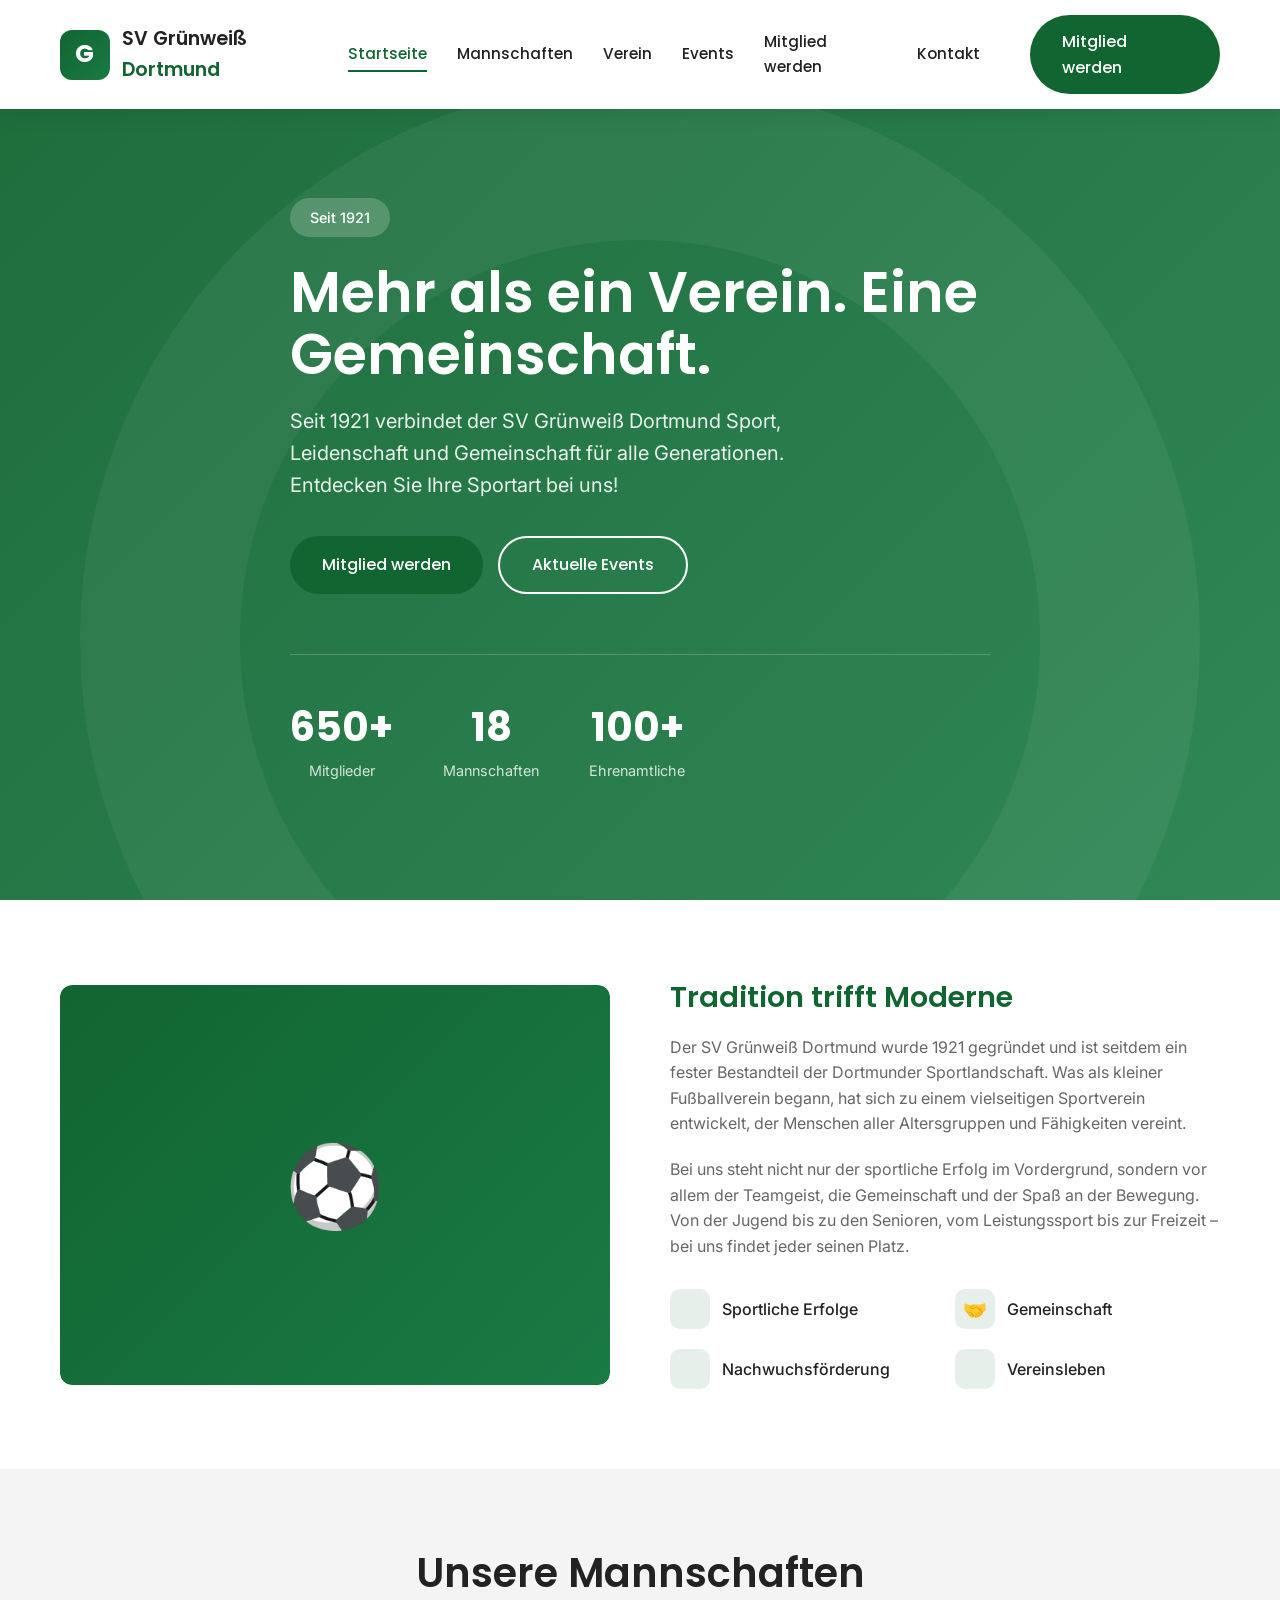
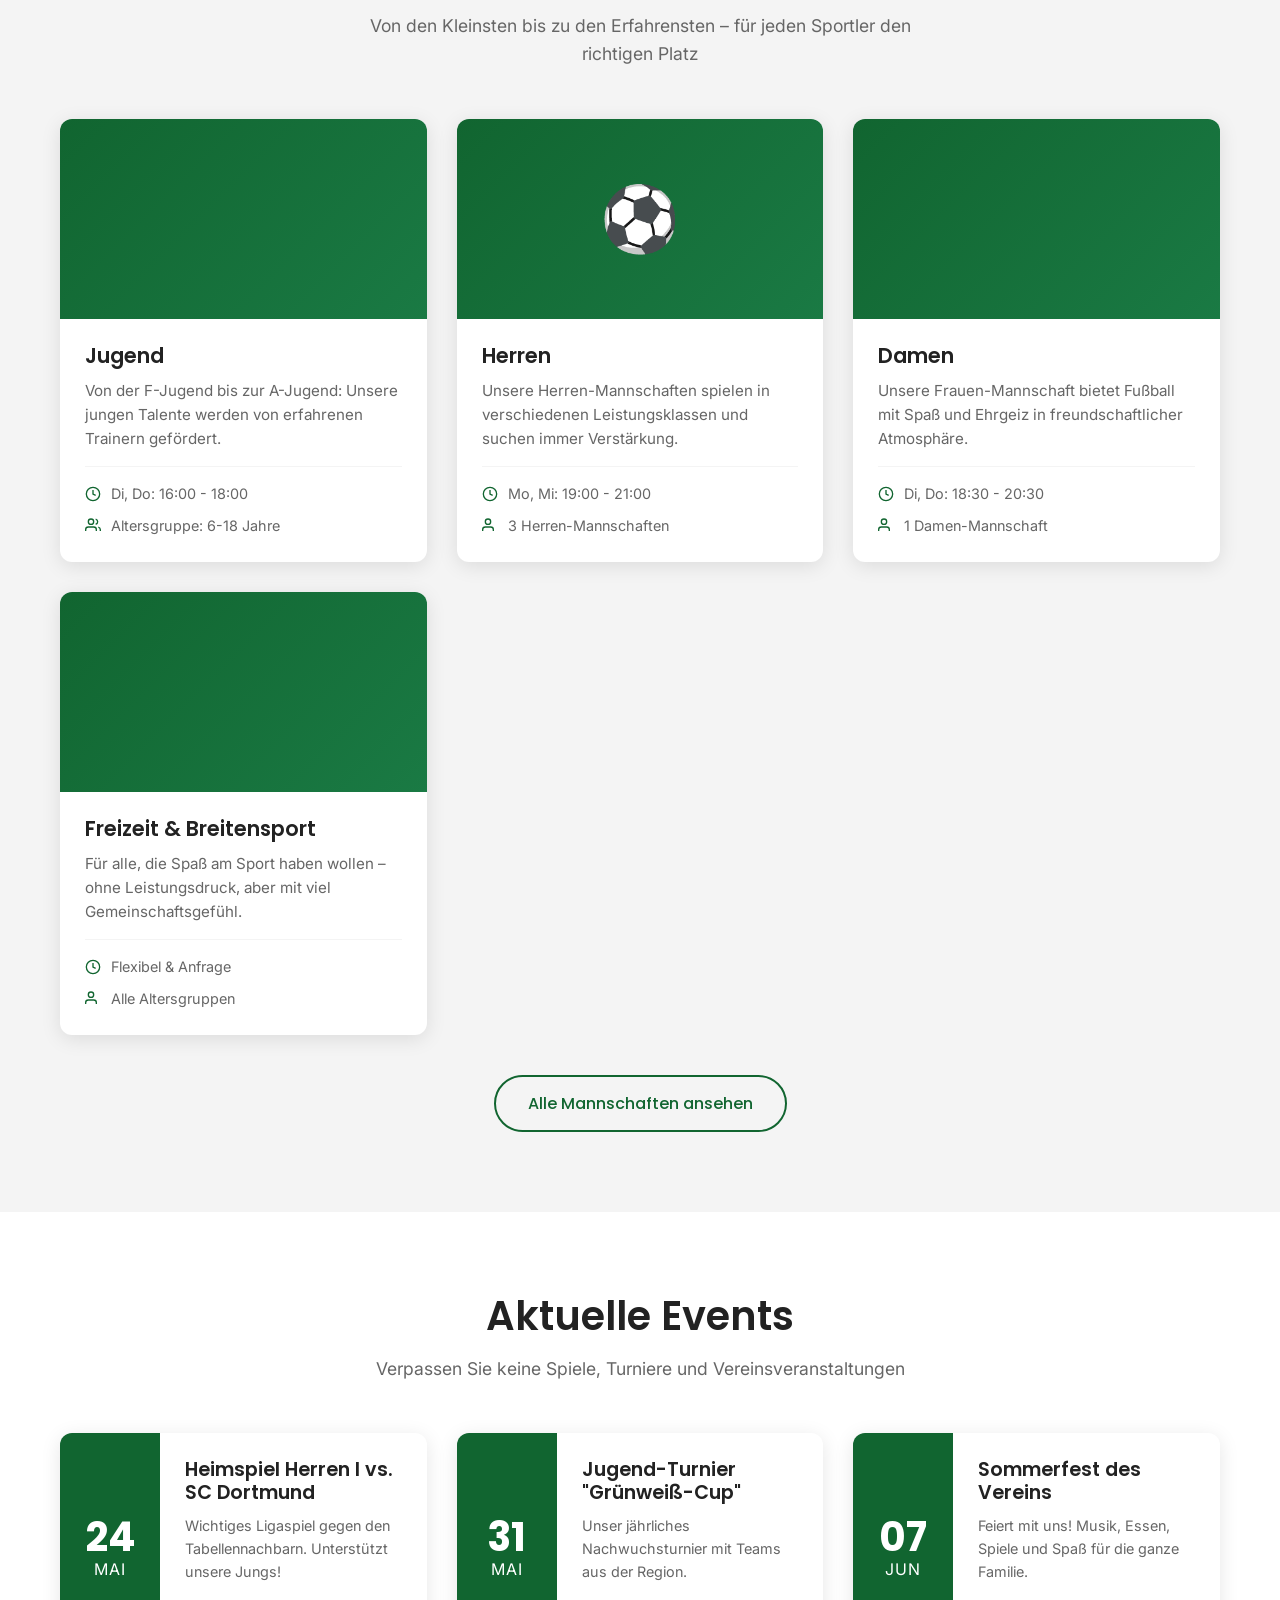
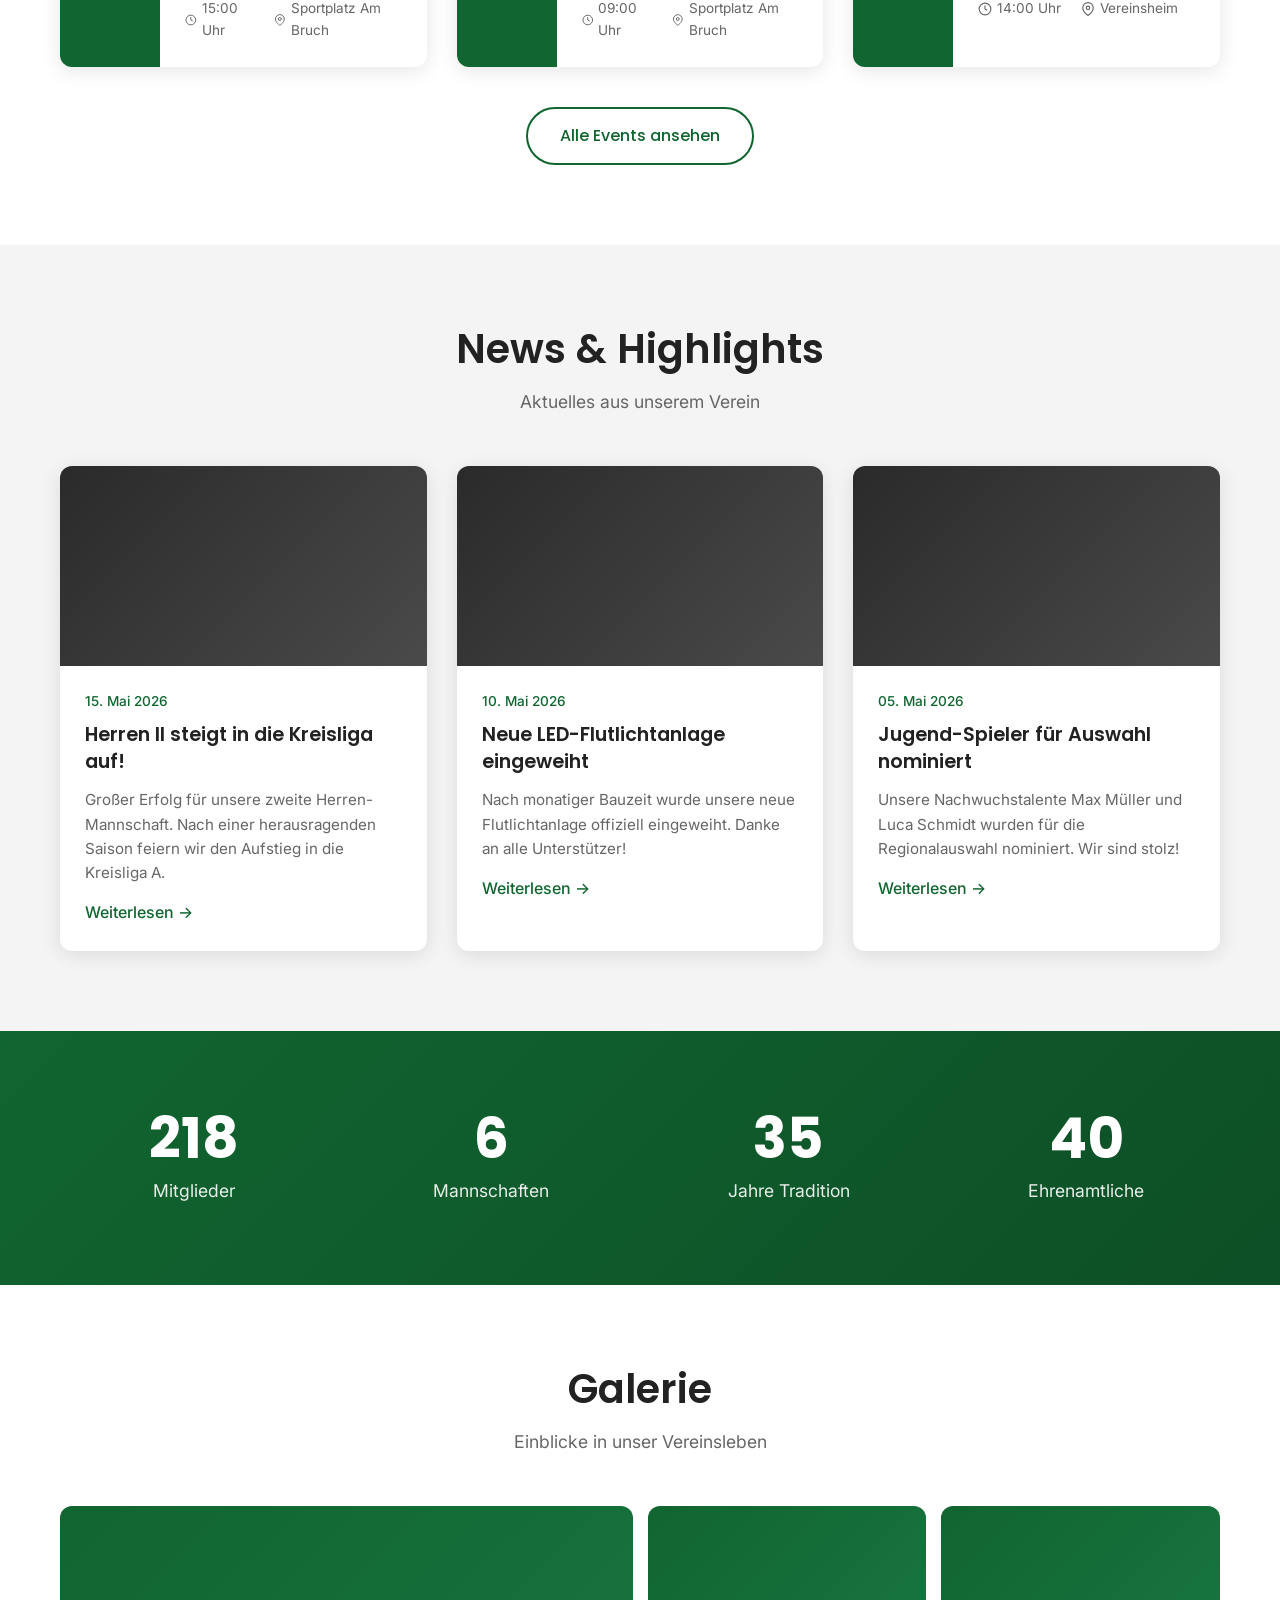
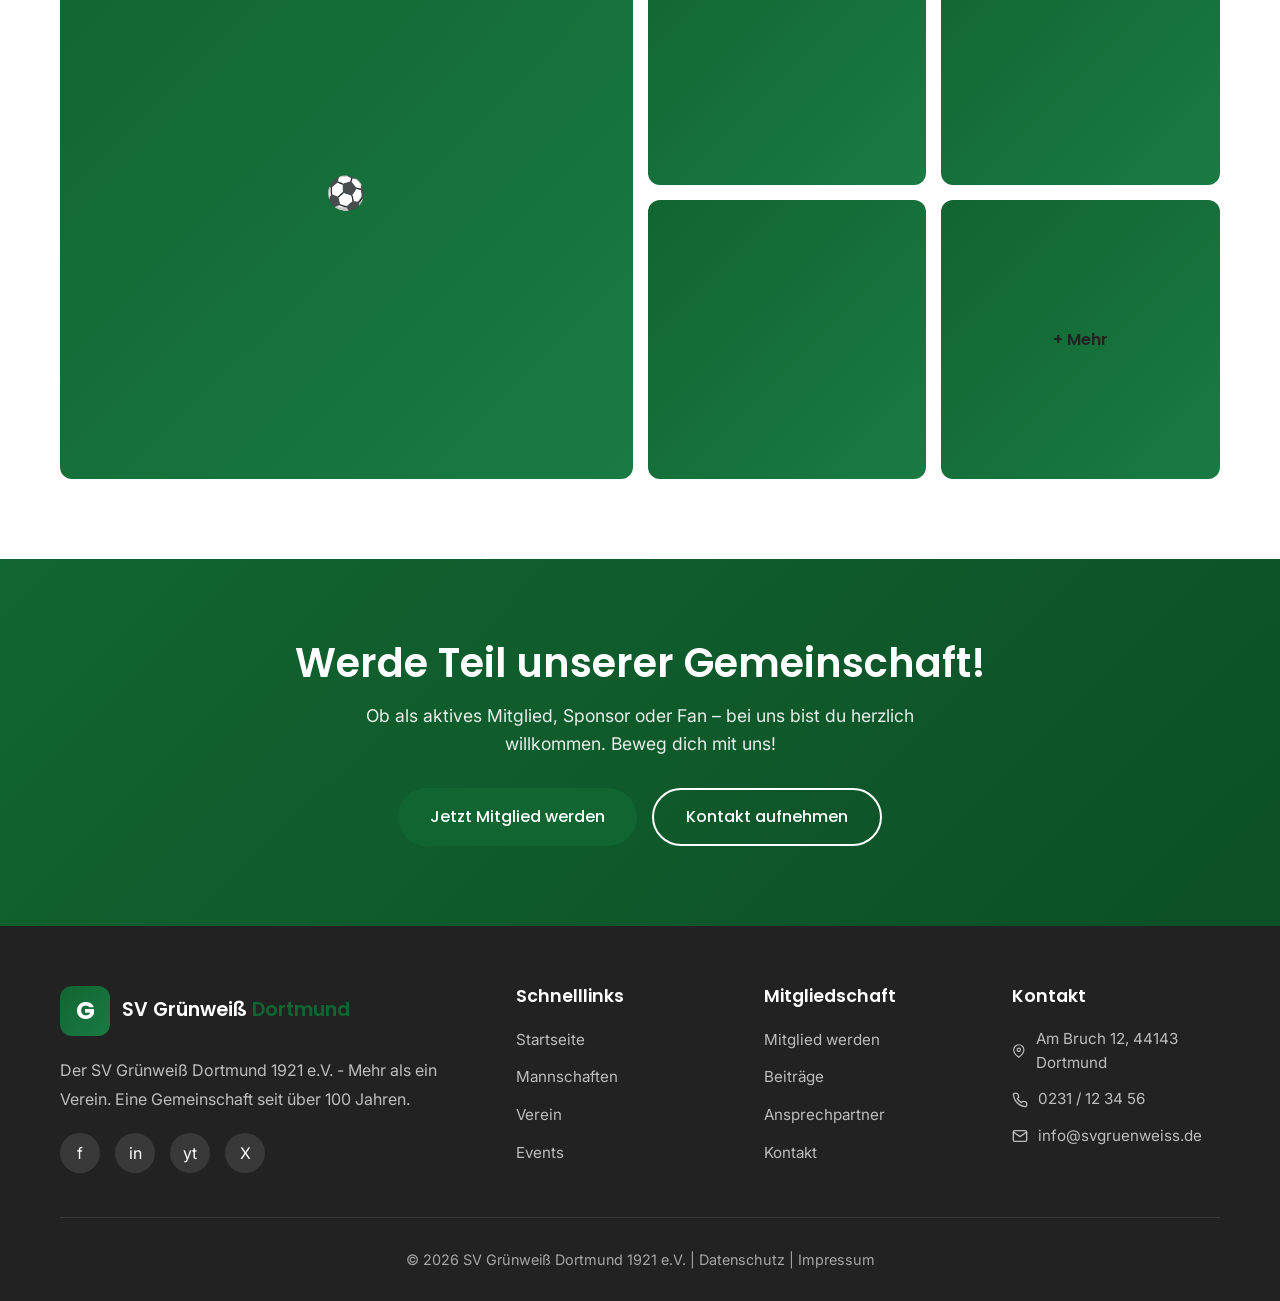
==== commit 8506d6af: "Remove emojis - cleaner, more professional look" ====
--- a/index.html
+++ b/index.html
@@ -89,7 +89,7 @@
                     
                     <div class="about-features">
                         <div class="about-feature">
-                            <div class="about-feature-icon">🏆</div>
+                            <div class="about-feature-icon"></div>
                             <span>Sportliche Erfolge</span>
                         </div>
                         <div class="about-feature">
@@ -97,11 +97,11 @@
                             <span>Gemeinschaft</span>
                         </div>
                         <div class="about-feature">
-                            <div class="about-feature-icon">🌟</div>
+                            <div class="about-feature-icon"></div>
                             <span>Nachwuchsförderung</span>
                         </div>
                         <div class="about-feature">
-                            <div class="about-feature-icon">💚</div>
+                            <div class="about-feature-icon"></div>
                             <span>Vereinsleben</span>
                         </div>
                     </div>
@@ -120,7 +120,7 @@
             
             <div class="team-grid">
                 <div class="team-card fade-in-on-scroll">
-                    <div class="team-image">👶</div>
+                    <div class="team-image"></div>
                     <div class="team-content">
                         <h3>Jugend</h3>
                         <p>Von der F-Jugend bis zur A-Jugend: Unsere jungen Talente werden von erfahrenen Trainern gefördert.</p>
@@ -156,7 +156,7 @@
                 </div>
                 
                 <div class="team-card fade-in-on-scroll">
-                    <div class="team-image">👩</div>
+                    <div class="team-image"></div>
                     <div class="team-content">
                         <h3>Damen</h3>
                         <p>Unsere Frauen-Mannschaft bietet Fußball mit Spaß und Ehrgeiz in freundschaftlicher Atmosphäre.</p>
@@ -174,7 +174,7 @@
                 </div>
                 
                 <div class="team-card fade-in-on-scroll">
-                    <div class="team-image">🎯</div>
+                    <div class="team-image"></div>
                     <div class="team-content">
                         <h3>Freizeit & Breitensport</h3>
                         <p>Für alle, die Spaß am Sport haben wollen – ohne Leistungsdruck, aber mit viel Gemeinschaftsgefühl.</p>
@@ -287,7 +287,7 @@
             
             <div class="news-grid">
                 <div class="news-card fade-in-on-scroll">
-                    <div class="news-image">📰</div>
+                    <div class="news-image"></div>
                     <div class="news-content">
                         <div class="news-date">15. Mai 2026</div>
                         <h3>Herren II steigt in die Kreisliga auf!</h3>
@@ -297,7 +297,7 @@
                 </div>
                 
                 <div class="news-card fade-in-on-scroll">
-                    <div class="news-image">🎉</div>
+                    <div class="news-image"></div>
                     <div class="news-content">
                         <div class="news-date">10. Mai 2026</div>
                         <h3>Neue LED-Flutlichtanlage eingeweiht</h3>
@@ -307,7 +307,7 @@
                 </div>
                 
                 <div class="news-card fade-in-on-scroll">
-                    <div class="news-image">🌟</div>
+                    <div class="news-image"></div>
                     <div class="news-content">
                         <div class="news-date">05. Mai 2026</div>
                         <h3>Jugend-Spieler für Auswahl nominiert</h3>
@@ -356,13 +356,13 @@
                     <div class="gallery-placeholder">⚽</div>
                 </div>
                 <div class="gallery-item fade-in-on-scroll">
-                    <div class="gallery-placeholder">🏆</div>
+                    <div class="gallery-placeholder"></div>
                 </div>
                 <div class="gallery-item fade-in-on-scroll">
-                    <div class="gallery-placeholder">🎉</div>
+                    <div class="gallery-placeholder"></div>
                 </div>
                 <div class="gallery-item fade-in-on-scroll">
-                    <div class="gallery-placeholder">👏</div>
+                    <div class="gallery-placeholder"></div>
                 </div>
                 <div class="gallery-item gallery-more fade-in-on-scroll">
                     <span>+ Mehr</span>
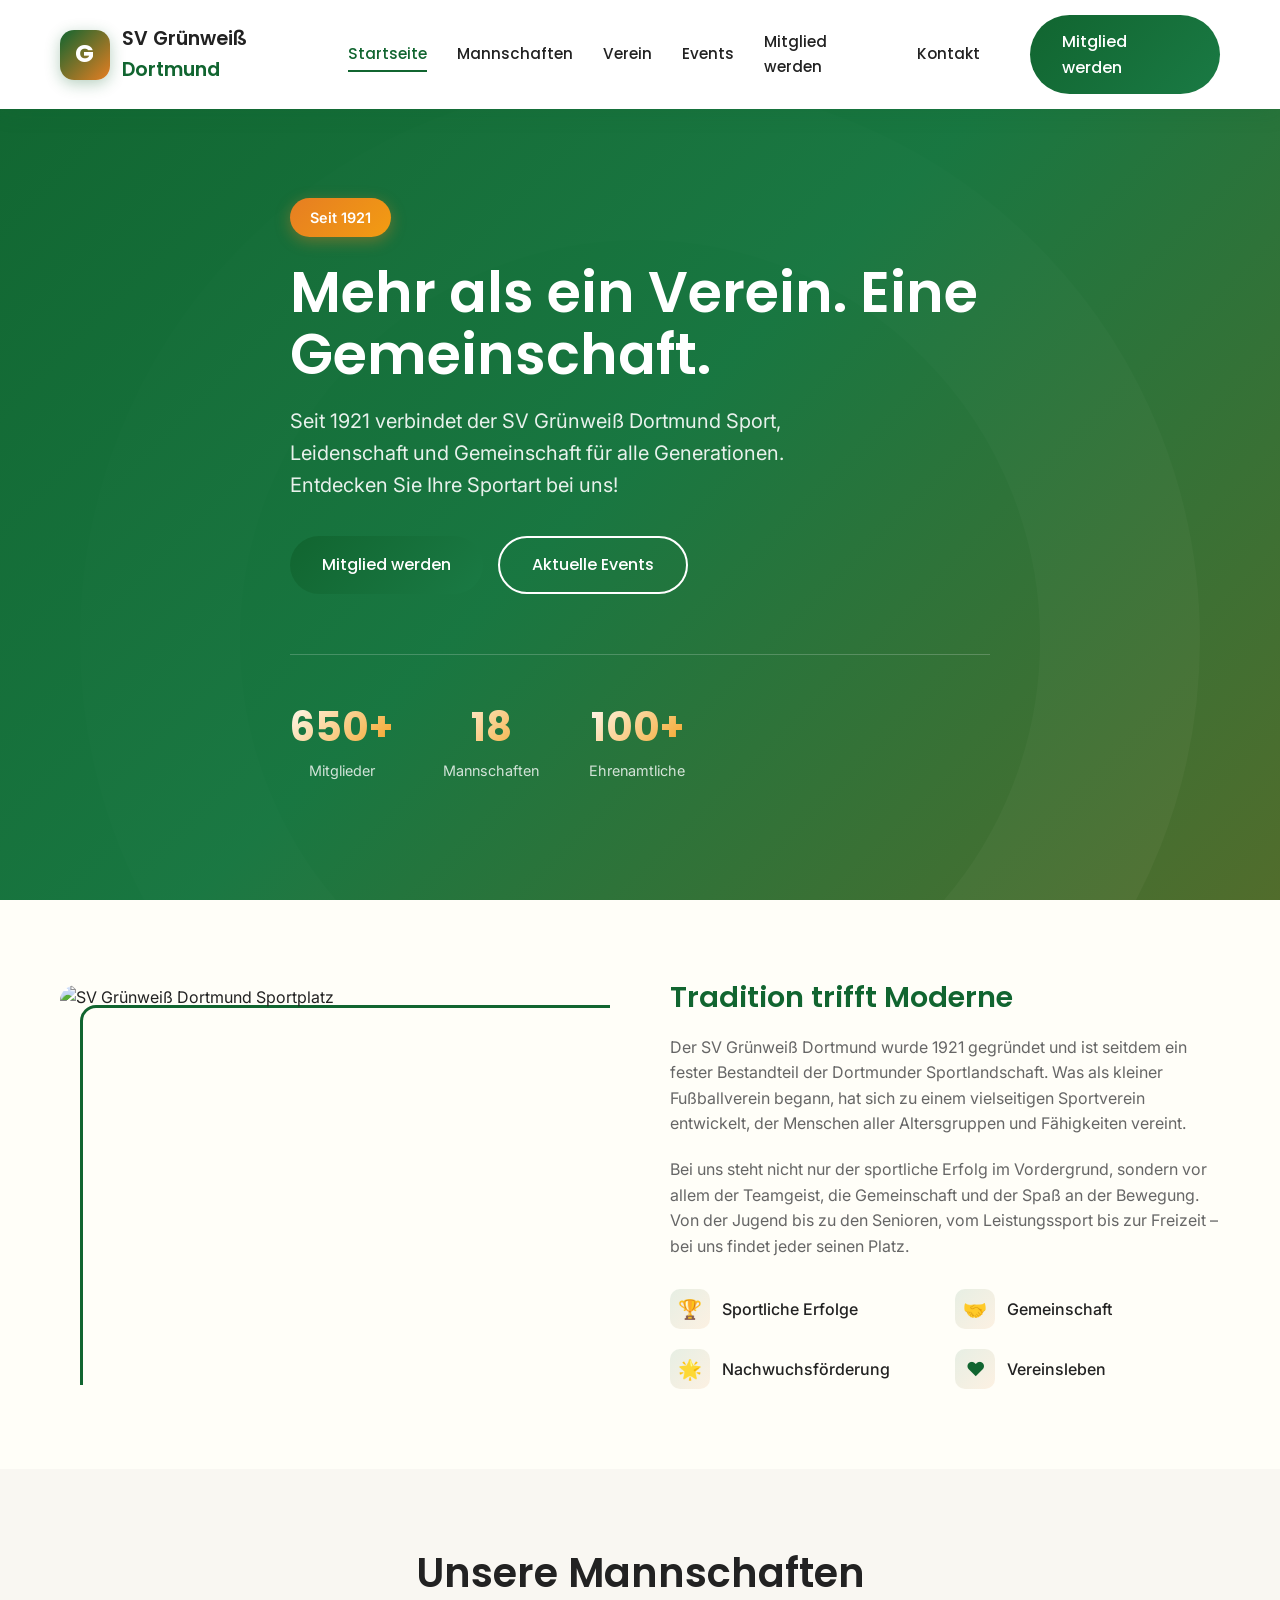
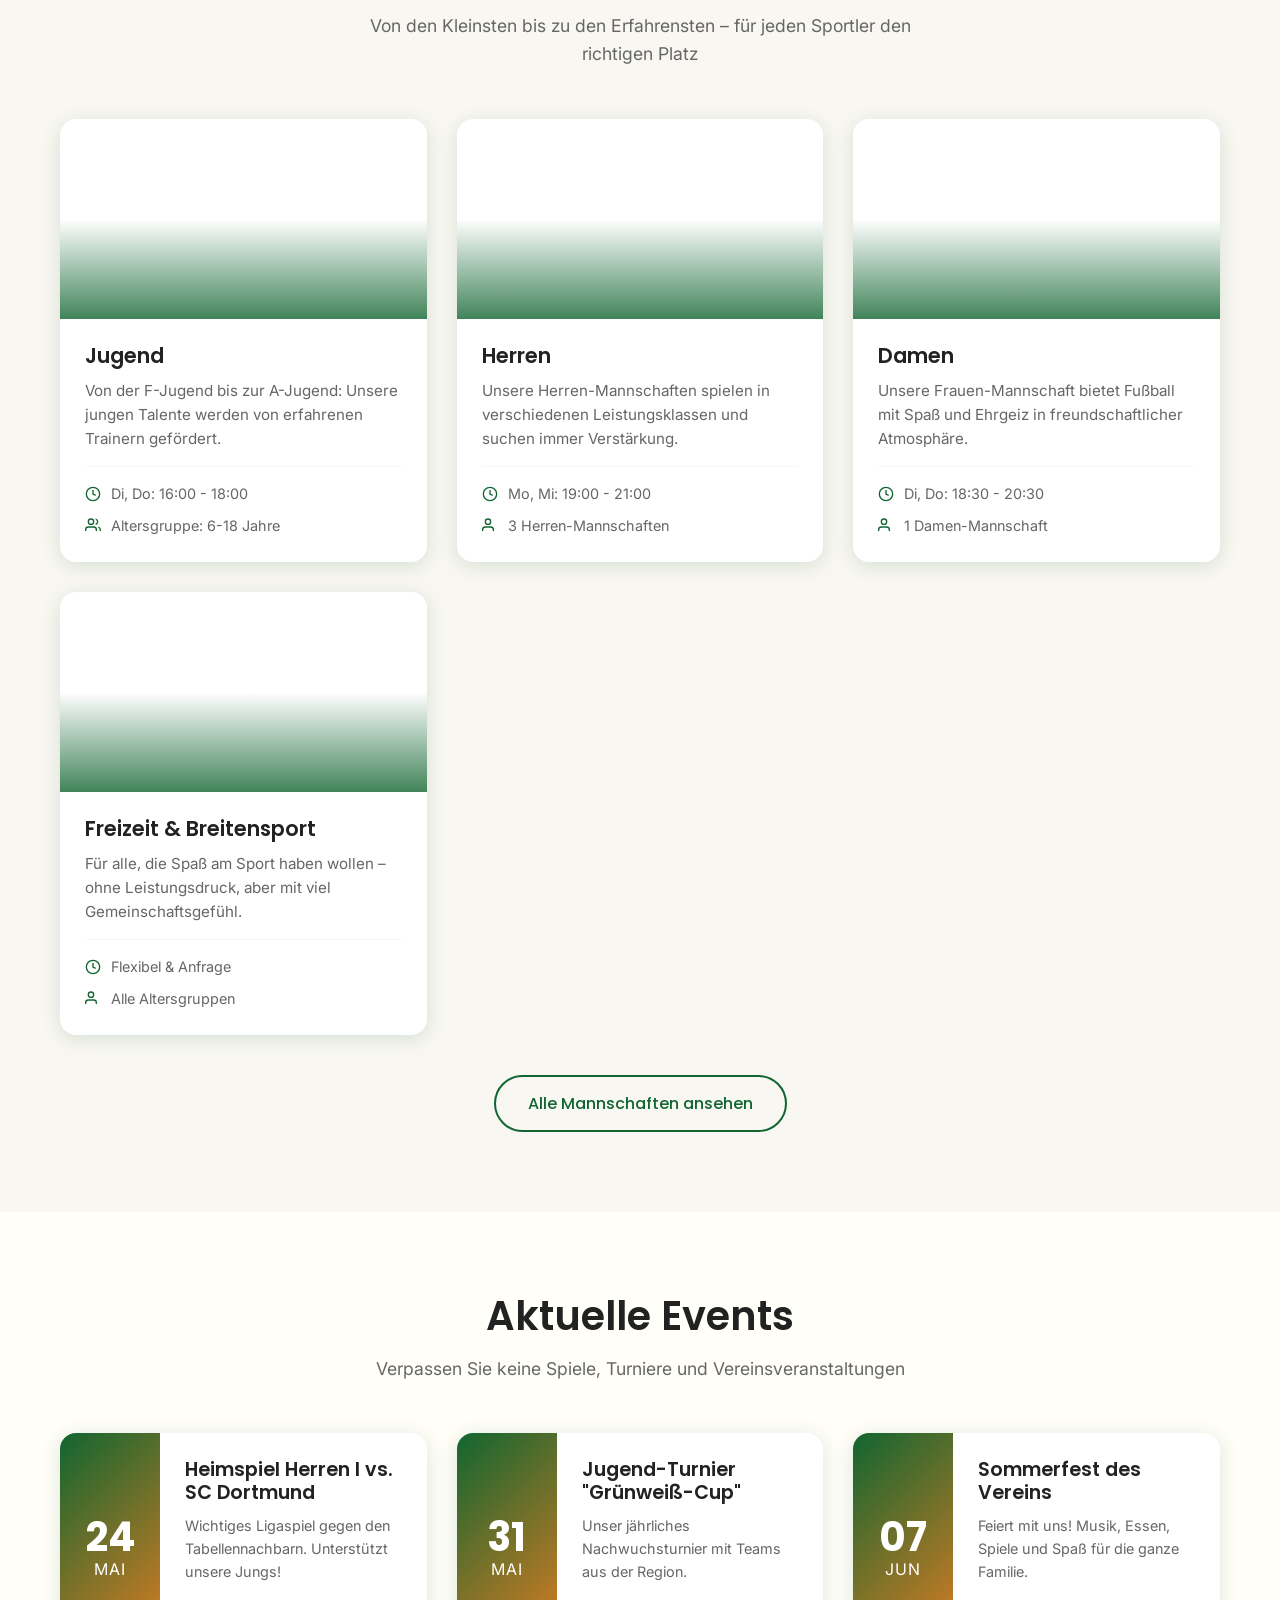
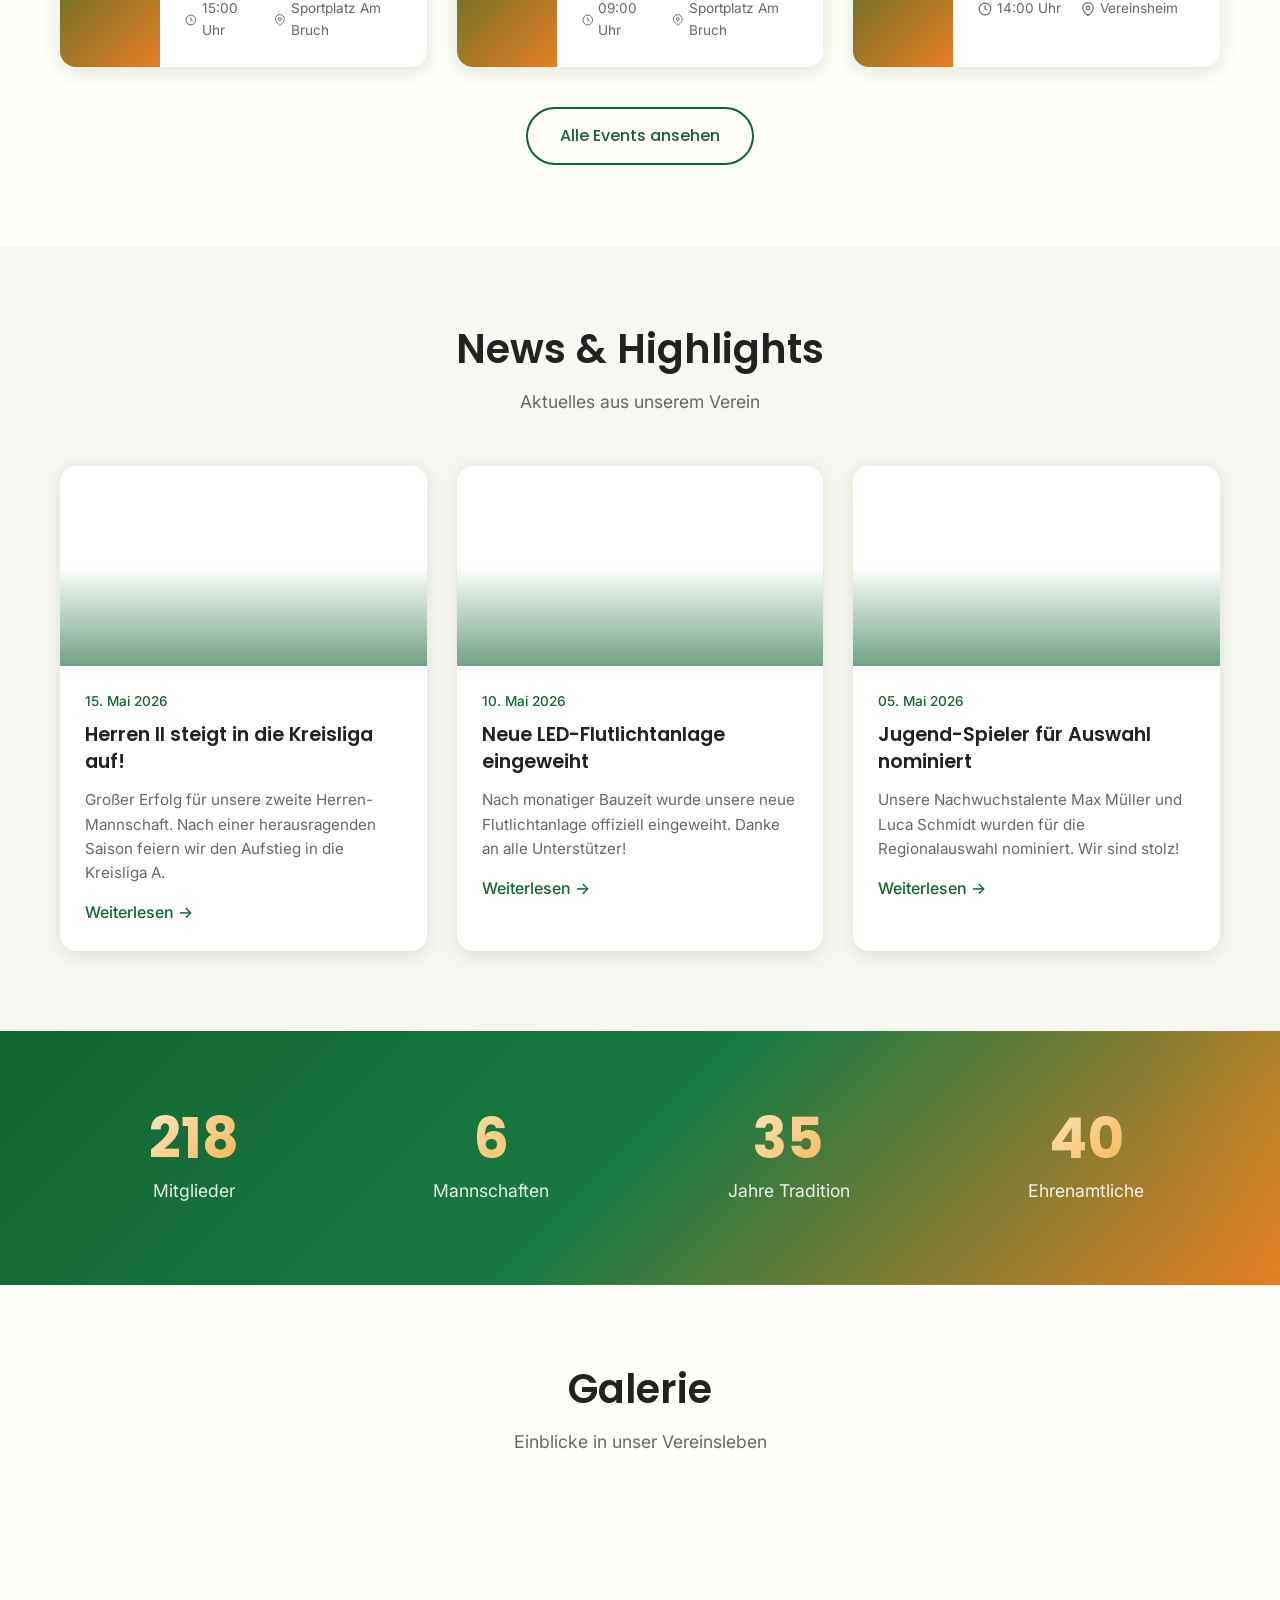
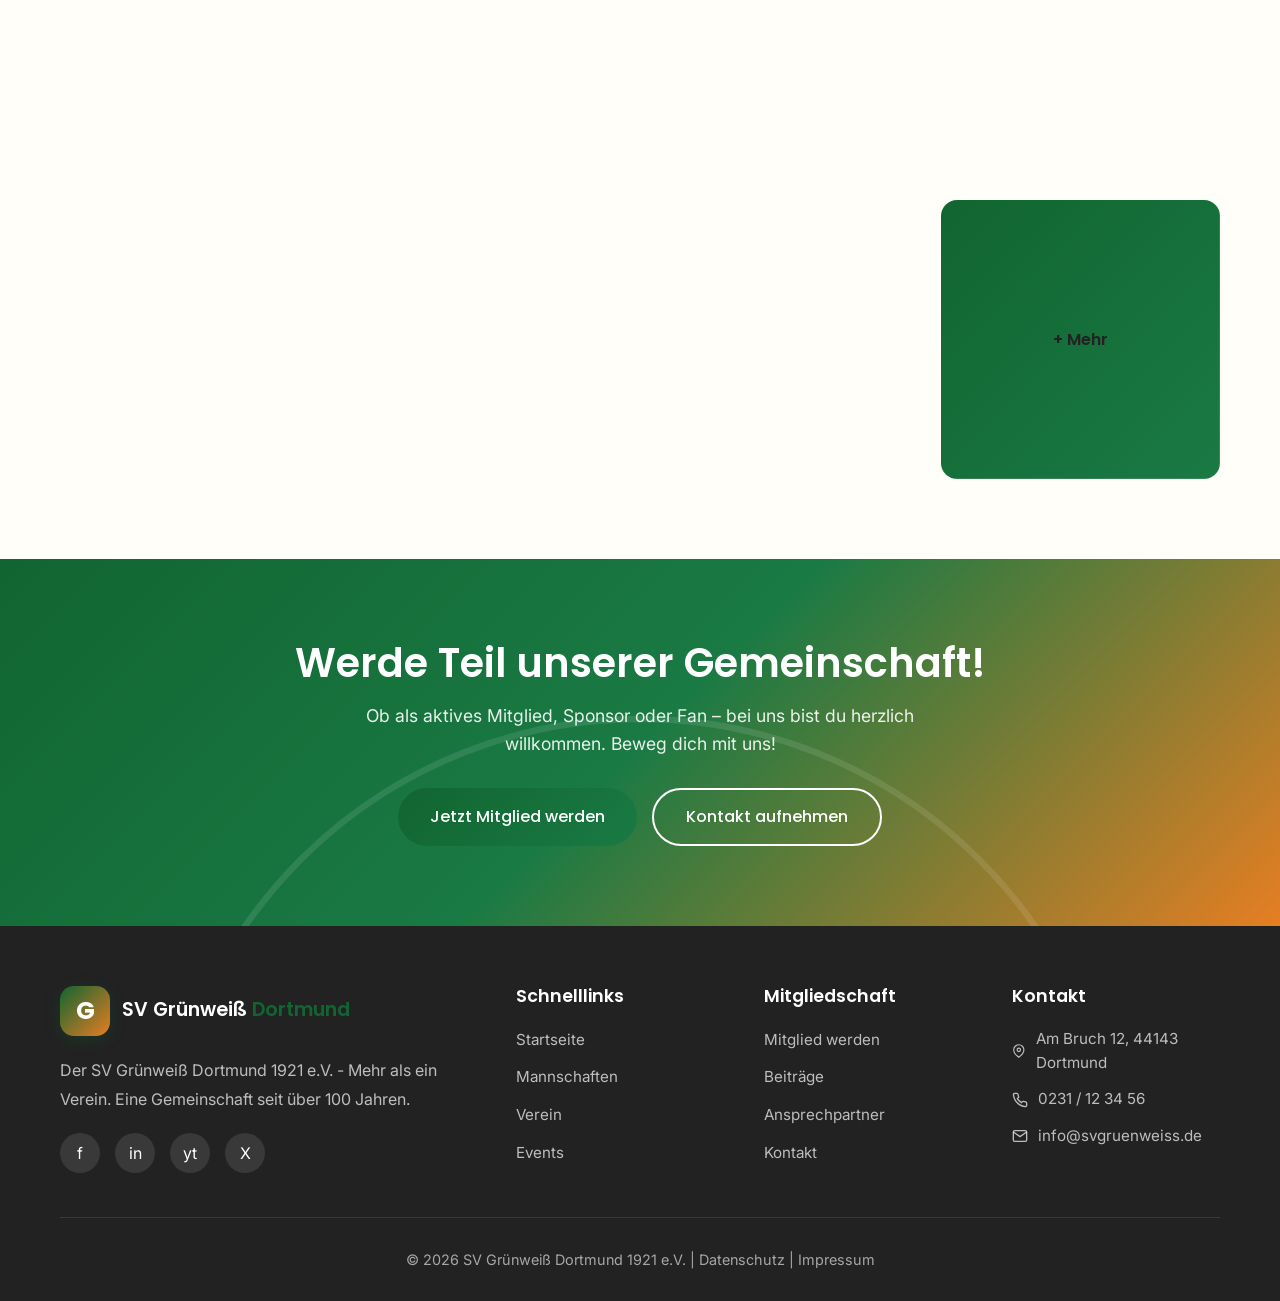
==== commit 6f277fb1: "Add stock photos and warmer design - more emotional and alive" ====
--- a/index.html
+++ b/index.html
@@ -45,6 +45,8 @@
 
     <!-- Hero Section -->
     <section class="hero">
+        <div class="hero-bg-image"></div>
+        <div class="hero-overlay"></div>
         <div class="container">
             <div class="hero-content fade-in-on-scroll">
                 <span class="hero-badge">Seit 1921</span>
@@ -77,10 +79,7 @@
         <div class="container">
             <div class="about-grid">
                 <div class="about-image fade-in-on-scroll">
-                    <!-- Placeholder for team/vereinsbild -->
-                    <div style="width: 100%; height: 400px; background: linear-gradient(135deg, #116530, #1a7a44); display: flex; align-items: center; justify-content: center; color: white; font-size: 5rem; border-radius: 12px;">
-                        ⚽
-                    </div>
+                    <img src="https://images.unsplash.com/photo-1606925797300-0b35e9d1794e?w=800" alt="SV Grünweiß Dortmund Sportplatz">
                 </div>
                 <div class="about-content fade-in-on-scroll">
                     <h3>Tradition trifft Moderne</h3>
@@ -89,7 +88,7 @@
                     
                     <div class="about-features">
                         <div class="about-feature">
-                            <div class="about-feature-icon"></div>
+                            <div class="about-feature-icon">🏆</div>
                             <span>Sportliche Erfolge</span>
                         </div>
                         <div class="about-feature">
@@ -97,11 +96,11 @@
                             <span>Gemeinschaft</span>
                         </div>
                         <div class="about-feature">
-                            <div class="about-feature-icon"></div>
+                            <div class="about-feature-icon">🌟</div>
                             <span>Nachwuchsförderung</span>
                         </div>
                         <div class="about-feature">
-                            <div class="about-feature-icon"></div>
+                            <div class="about-feature-icon">❤️</div>
                             <span>Vereinsleben</span>
                         </div>
                     </div>
@@ -120,7 +119,7 @@
             
             <div class="team-grid">
                 <div class="team-card fade-in-on-scroll">
-                    <div class="team-image"></div>
+                    <div class="team-image" style="background-image: url('https://images.unsplash.com/photo-1529908114325-b072d0f0d6a5?w=800');"></div>
                     <div class="team-content">
                         <h3>Jugend</h3>
                         <p>Von der F-Jugend bis zur A-Jugend: Unsere jungen Talente werden von erfahrenen Trainern gefördert.</p>
@@ -138,7 +137,7 @@
                 </div>
                 
                 <div class="team-card fade-in-on-scroll">
-                    <div class="team-image">⚽</div>
+                    <div class="team-image" style="background-image: url('https://images.unsplash.com/photo-1551958219-acbc608c6377?w=800');"></div>
                     <div class="team-content">
                         <h3>Herren</h3>
                         <p>Unsere Herren-Mannschaften spielen in verschiedenen Leistungsklassen und suchen immer Verstärkung.</p>
@@ -156,7 +155,7 @@
                 </div>
                 
                 <div class="team-card fade-in-on-scroll">
-                    <div class="team-image"></div>
+                    <div class="team-image" style="background-image: url('https://images.unsplash.com/photo-1517466787929-bc90951d64b8?w=800');"></div>
                     <div class="team-content">
                         <h3>Damen</h3>
                         <p>Unsere Frauen-Mannschaft bietet Fußball mit Spaß und Ehrgeiz in freundschaftlicher Atmosphäre.</p>
@@ -174,7 +173,7 @@
                 </div>
                 
                 <div class="team-card fade-in-on-scroll">
-                    <div class="team-image"></div>
+                    <div class="team-image" style="background-image: url('https://images.unsplash.com/photo-1574629810360-7efbbe195018?w=800');"></div>
                     <div class="team-content">
                         <h3>Freizeit & Breitensport</h3>
                         <p>Für alle, die Spaß am Sport haben wollen – ohne Leistungsdruck, aber mit viel Gemeinschaftsgefühl.</p>
@@ -287,7 +286,7 @@
             
             <div class="news-grid">
                 <div class="news-card fade-in-on-scroll">
-                    <div class="news-image"></div>
+                    <div class="news-image" style="background-image: url('https://images.unsplash.com/photo-1431324155629-1a6deb1dec8d?w=800');"></div>
                     <div class="news-content">
                         <div class="news-date">15. Mai 2026</div>
                         <h3>Herren II steigt in die Kreisliga auf!</h3>
@@ -297,7 +296,7 @@
                 </div>
                 
                 <div class="news-card fade-in-on-scroll">
-                    <div class="news-image"></div>
+                    <div class="news-image" style="background-image: url('https://images.unsplash.com/photo-1579952363873-27f3bade9f55?w=800');"></div>
                     <div class="news-content">
                         <div class="news-date">10. Mai 2026</div>
                         <h3>Neue LED-Flutlichtanlage eingeweiht</h3>
@@ -307,7 +306,7 @@
                 </div>
                 
                 <div class="news-card fade-in-on-scroll">
-                    <div class="news-image"></div>
+                    <div class="news-image" style="background-image: url('https://images.unsplash.com/photo-1568602471122-7832951cc4c5?w=800');"></div>
                     <div class="news-content">
                         <div class="news-date">05. Mai 2026</div>
                         <h3>Jugend-Spieler für Auswahl nominiert</h3>
@@ -352,17 +351,13 @@
             </div>
             
             <div class="gallery-grid">
-                <div class="gallery-item fade-in-on-scroll">
-                    <div class="gallery-placeholder">⚽</div>
-                </div>
-                <div class="gallery-item fade-in-on-scroll">
-                    <div class="gallery-placeholder"></div>
-                </div>
-                <div class="gallery-item fade-in-on-scroll">
-                    <div class="gallery-placeholder"></div>
-                </div>
-                <div class="gallery-item fade-in-on-scroll">
-                    <div class="gallery-placeholder"></div>
+                <div class="gallery-item fade-in-on-scroll" style="background-image: url('https://images.unsplash.com/photo-1551958219-acbc608c6377?w=800');">
+                </div>
+                <div class="gallery-item fade-in-on-scroll" style="background-image: url('https://images.unsplash.com/photo-1574629810360-7efbbe195018?w=800');">
+                </div>
+                <div class="gallery-item fade-in-on-scroll" style="background-image: url('https://images.unsplash.com/photo-1517466787929-bc90951d64b8?w=800');">
+                </div>
+                <div class="gallery-item fade-in-on-scroll" style="background-image: url('https://images.unsplash.com/photo-1579952363873-27f3bade9f55?w=800');">
                 </div>
                 <div class="gallery-item gallery-more fade-in-on-scroll">
                     <span>+ Mehr</span>
--- a/css/style.css
+++ b/css/style.css
@@ -7,14 +7,18 @@
     --primary-color: #116530;
     --primary-dark: #0d4f26;
     --primary-light: #1a7a44;
+    --accent-color: #e67e22;
+    --accent-gold: #f39c12;
+    --accent-warm: #d35400;
     --white: #FFFFFF;
     --dark-gray: #222222;
-    --light-gray: #F4F4F4;
+    --light-gray: #F9F7F2;
+    --warm-white: #FFFEF8;
     --gray: #666666;
-    --shadow: 0 4px 20px rgba(0, 0, 0, 0.1);
-    --shadow-hover: 0 8px 30px rgba(0, 0, 0, 0.15);
+    --shadow: 0 4px 20px rgba(17, 101, 48, 0.15);
+    --shadow-hover: 0 12px 40px rgba(17, 101, 48, 0.25);
     --transition: all 0.3s ease;
-    --border-radius: 12px;
+    --border-radius: 16px;
     --max-width: 1200px;
 }
 
@@ -34,7 +38,7 @@
     font-size: 16px;
     line-height: 1.6;
     color: var(--dark-gray);
-    background-color: var(--white);
+    background-color: var(--warm-white);
     overflow-x: hidden;
 }
 
@@ -109,12 +113,30 @@
 }
 
 .btn-primary {
-    background-color: var(--primary-color);
-    color: var(--white);
+    background: linear-gradient(135deg, var(--primary-color), var(--primary-light));
+    color: var(--white);
+    position: relative;
+    overflow: hidden;
+}
+
+.btn-primary::before {
+    content: '';
+    position: absolute;
+    top: 0;
+    left: -100%;
+    width: 100%;
+    height: 100%;
+    background: linear-gradient(135deg, var(--accent-color), var(--accent-gold));
+    transition: all 0.4s ease;
+    z-index: -1;
+}
+
+.btn-primary:hover::before {
+    left: 0;
 }
 
 .btn-primary:hover {
-    background-color: var(--primary-dark);
+    background: linear-gradient(135deg, var(--accent-color), var(--accent-gold));
     transform: translateY(-2px);
     box-shadow: var(--shadow-hover);
 }
@@ -173,8 +195,8 @@
 .logo-icon {
     width: 50px;
     height: 50px;
-    background: linear-gradient(135deg, var(--primary-color), var(--primary-light));
-    border-radius: 12px;
+    background: linear-gradient(135deg, var(--primary-color), var(--accent-color));
+    border-radius: 14px;
     display: flex;
     align-items: center;
     justify-content: center;
@@ -182,6 +204,7 @@
     font-family: 'Poppins', sans-serif;
     font-weight: 700;
     font-size: 1.5rem;
+    box-shadow: 0 4px 15px rgba(17, 101, 48, 0.3);
 }
 
 .logo-text {
@@ -257,11 +280,34 @@
     min-height: 100vh;
     display: flex;
     align-items: center;
-    background: linear-gradient(135deg, rgba(17, 101, 48, 0.95), rgba(26, 122, 68, 0.9)),
-                url('data:image/svg+xml,<svg xmlns="http://www.w3.org/2000/svg" viewBox="0 0 100 100"><circle cx="50" cy="50" r="40" fill="none" stroke="rgba(255,255,255,0.1)" stroke-width="0.5"/></svg>');
+    background: var(--primary-color);
+    padding-top: 80px;
+    overflow: hidden;
+}
+
+.hero-bg-image {
+    position: absolute;
+    top: 0;
+    left: 0;
+    right: 0;
+    bottom: 0;
+    background-image: url('https://images.unsplash.com/photo-1551958219-acbc608c6377?w=1600');
     background-size: cover;
     background-position: center;
-    padding-top: 80px;
+    opacity: 0.4;
+}
+
+.hero-overlay {
+    position: absolute;
+    top: 0;
+    left: 0;
+    right: 0;
+    bottom: 0;
+    background: linear-gradient(135deg, 
+        rgba(17, 101, 48, 0.92) 0%, 
+        rgba(26, 122, 68, 0.85) 50%,
+        rgba(230, 126, 34, 0.3) 100%);
+    z-index: 1;
 }
 
 .hero::before {
@@ -273,6 +319,7 @@
     bottom: 0;
     background: url('data:image/svg+xml,<svg xmlns="http://www.w3.org/2000/svg" viewBox="0 0 400 400"><circle cx="200" cy="200" r="150" fill="none" stroke="rgba(255,255,255,0.05)" stroke-width="50"/></svg>');
     background-size: cover;
+    z-index: 1;
 }
 
 .hero-content {
@@ -283,14 +330,20 @@
 
 .hero-badge {
     display: inline-block;
-    background-color: rgba(255, 255, 255, 0.2);
+    background: linear-gradient(135deg, var(--accent-color), var(--accent-gold));
     color: var(--white);
     padding: 8px 20px;
     border-radius: 50px;
     font-size: 0.9rem;
-    font-weight: 500;
+    font-weight: 600;
     margin-bottom: 25px;
-    backdrop-filter: blur(10px);
+    box-shadow: 0 4px 15px rgba(230, 126, 34, 0.4);
+    animation: pulse 2s ease-in-out infinite;
+}
+
+@keyframes pulse {
+    0%, 100% { transform: scale(1); }
+    50% { transform: scale(1.05); }
 }
 
 .hero h1 {
@@ -330,6 +383,10 @@
     font-size: 2.5rem;
     font-weight: 700;
     color: var(--white);
+    background: linear-gradient(135deg, var(--white), var(--accent-gold));
+    -webkit-background-clip: text;
+    -webkit-text-fill-color: transparent;
+    background-clip: text;
 }
 
 .hero-stat-label {
@@ -396,7 +453,7 @@
 .about-feature-icon {
     width: 40px;
     height: 40px;
-    background-color: rgba(17, 101, 48, 0.1);
+    background: linear-gradient(135deg, rgba(17, 101, 48, 0.1), rgba(230, 126, 34, 0.1));
     border-radius: 10px;
     display: flex;
     align-items: center;
@@ -433,11 +490,23 @@
     position: relative;
     height: 200px;
     background: linear-gradient(135deg, var(--primary-color), var(--primary-light));
+    background-size: cover;
+    background-position: center;
     display: flex;
     align-items: center;
     justify-content: center;
     color: var(--white);
     font-size: 4rem;
+}
+
+.team-image::after {
+    content: '';
+    position: absolute;
+    top: 0;
+    left: 0;
+    right: 0;
+    bottom: 0;
+    background: linear-gradient(to bottom, transparent 50%, rgba(17, 101, 48, 0.8) 100%);
 }
 
 .team-content {
@@ -499,7 +568,7 @@
 }
 
 .event-date {
-    background-color: var(--primary-color);
+    background: linear-gradient(135deg, var(--primary-color), var(--accent-color));
     color: var(--white);
     padding: 20px;
     text-align: center;
@@ -573,12 +642,25 @@
 
 .news-image {
     height: 200px;
-    background: linear-gradient(135deg, #2a2a2a, #4a4a4a);
+    background: linear-gradient(135deg, var(--primary-color), var(--primary-light));
+    background-size: cover;
+    background-position: center;
     display: flex;
     align-items: center;
     justify-content: center;
     color: var(--white);
     font-size: 3rem;
+    position: relative;
+}
+
+.news-image::after {
+    content: '';
+    position: absolute;
+    top: 0;
+    left: 0;
+    right: 0;
+    bottom: 0;
+    background: linear-gradient(to bottom, transparent 50%, rgba(17, 101, 48, 0.6) 100%);
 }
 
 .news-content {
@@ -619,8 +701,20 @@
 
 /* ----- Stats Section ----- */
 .stats {
-    background: linear-gradient(135deg, var(--primary-color), var(--primary-dark));
+    background: linear-gradient(135deg, var(--primary-color) 0%, var(--primary-light) 50%, var(--accent-color) 100%);
     padding: 80px 0;
+    position: relative;
+    overflow: hidden;
+}
+
+.stats::before {
+    content: '';
+    position: absolute;
+    top: -50%;
+    right: -20%;
+    width: 400px;
+    height: 400px;
+    background: radial-gradient(circle, rgba(243, 156, 18, 0.2) 0%, transparent 70%);
 }
 
 .stats-grid {
@@ -640,6 +734,10 @@
     font-weight: 700;
     line-height: 1;
     margin-bottom: 10px;
+    background: linear-gradient(135deg, var(--white), var(--accent-gold));
+    -webkit-background-clip: text;
+    -webkit-text-fill-color: transparent;
+    background-clip: text;
 }
 
 .stat-label {
@@ -658,10 +756,28 @@
     position: relative;
     aspect-ratio: 1;
     background: linear-gradient(135deg, var(--primary-color), var(--primary-light));
+    background-size: cover;
+    background-position: center;
     border-radius: var(--border-radius);
     overflow: hidden;
     cursor: pointer;
     transition: var(--transition);
+}
+
+.gallery-item::after {
+    content: '';
+    position: absolute;
+    top: 0;
+    left: 0;
+    right: 0;
+    bottom: 0;
+    background: linear-gradient(to bottom, transparent 50%, rgba(17, 101, 48, 0.7) 100%);
+    opacity: 0;
+    transition: var(--transition);
+}
+
+.gallery-item:hover::after {
+    opacity: 1;
 }
 
 .gallery-item:hover {
@@ -695,9 +811,22 @@
 
 /* ----- CTA Section ----- */
 .cta-section {
-    background: linear-gradient(135deg, var(--primary-color), var(--primary-dark));
+    background: linear-gradient(135deg, var(--primary-color) 0%, var(--primary-light) 50%, var(--accent-color) 100%);
     padding: 80px 0;
     text-align: center;
+    position: relative;
+    overflow: hidden;
+}
+
+.cta-section::before {
+    content: '';
+    position: absolute;
+    top: 0;
+    left: 0;
+    right: 0;
+    bottom: 0;
+    background: url('data:image/svg+xml,<svg xmlns="http://www.w3.org/2000/svg" viewBox="0 0 400 400"><circle cx="200" cy="200" r="150" fill="none" stroke="rgba(255,255,255,0.1)" stroke-width="2"/></svg>');
+    background-size: cover;
 }
 
 .cta-content h2 {
@@ -812,9 +941,22 @@
 
 /* ----- Page Header ----- */
 .page-header {
-    background: linear-gradient(135deg, var(--primary-color), var(--primary-dark));
+    background: linear-gradient(135deg, var(--primary-color) 0%, var(--primary-light) 50%, var(--accent-color) 100%);
     padding: 150px 0 80px;
     text-align: center;
+    position: relative;
+    overflow: hidden;
+}
+
+.page-header::before {
+    content: '';
+    position: absolute;
+    top: 0;
+    left: 0;
+    right: 0;
+    bottom: 0;
+    background: url('data:image/svg+xml,<svg xmlns="http://www.w3.org/2000/svg" viewBox="0 0 400 400"><circle cx="200" cy="200" r="150" fill="none" stroke="rgba(255,255,255,0.1)" stroke-width="2"/></svg>');
+    background-size: cover;
 }
 
 .page-header h1 {
@@ -924,12 +1066,25 @@
 .trainer-image {
     width: 100%;
     height: 200px;
-    background: linear-gradient(135deg, #666, #888);
+    background: linear-gradient(135deg, var(--primary-color), var(--primary-light));
+    background-size: cover;
+    background-position: center;
     display: flex;
     align-items: center;
     justify-content: center;
     color: var(--white);
     font-size: 3rem;
+    position: relative;
+}
+
+.trainer-image::after {
+    content: '';
+    position: absolute;
+    top: 0;
+    left: 0;
+    right: 0;
+    bottom: 0;
+    background: linear-gradient(to bottom, transparent 50%, rgba(17, 101, 48, 0.7) 100%);
 }
 
 .trainer-info {
@@ -1480,7 +1635,7 @@
 .fade-in-on-scroll {
     opacity: 0;
     transform: translateY(30px);
-    transition: opacity 0.6s ease, transform 0.6s ease;
+    transition: opacity 0.6s ease, transform 0.6s cubic-bezier(0.25, 0.46, 0.45, 0.94);
 }
 
 .fade-in-on-scroll.visible {
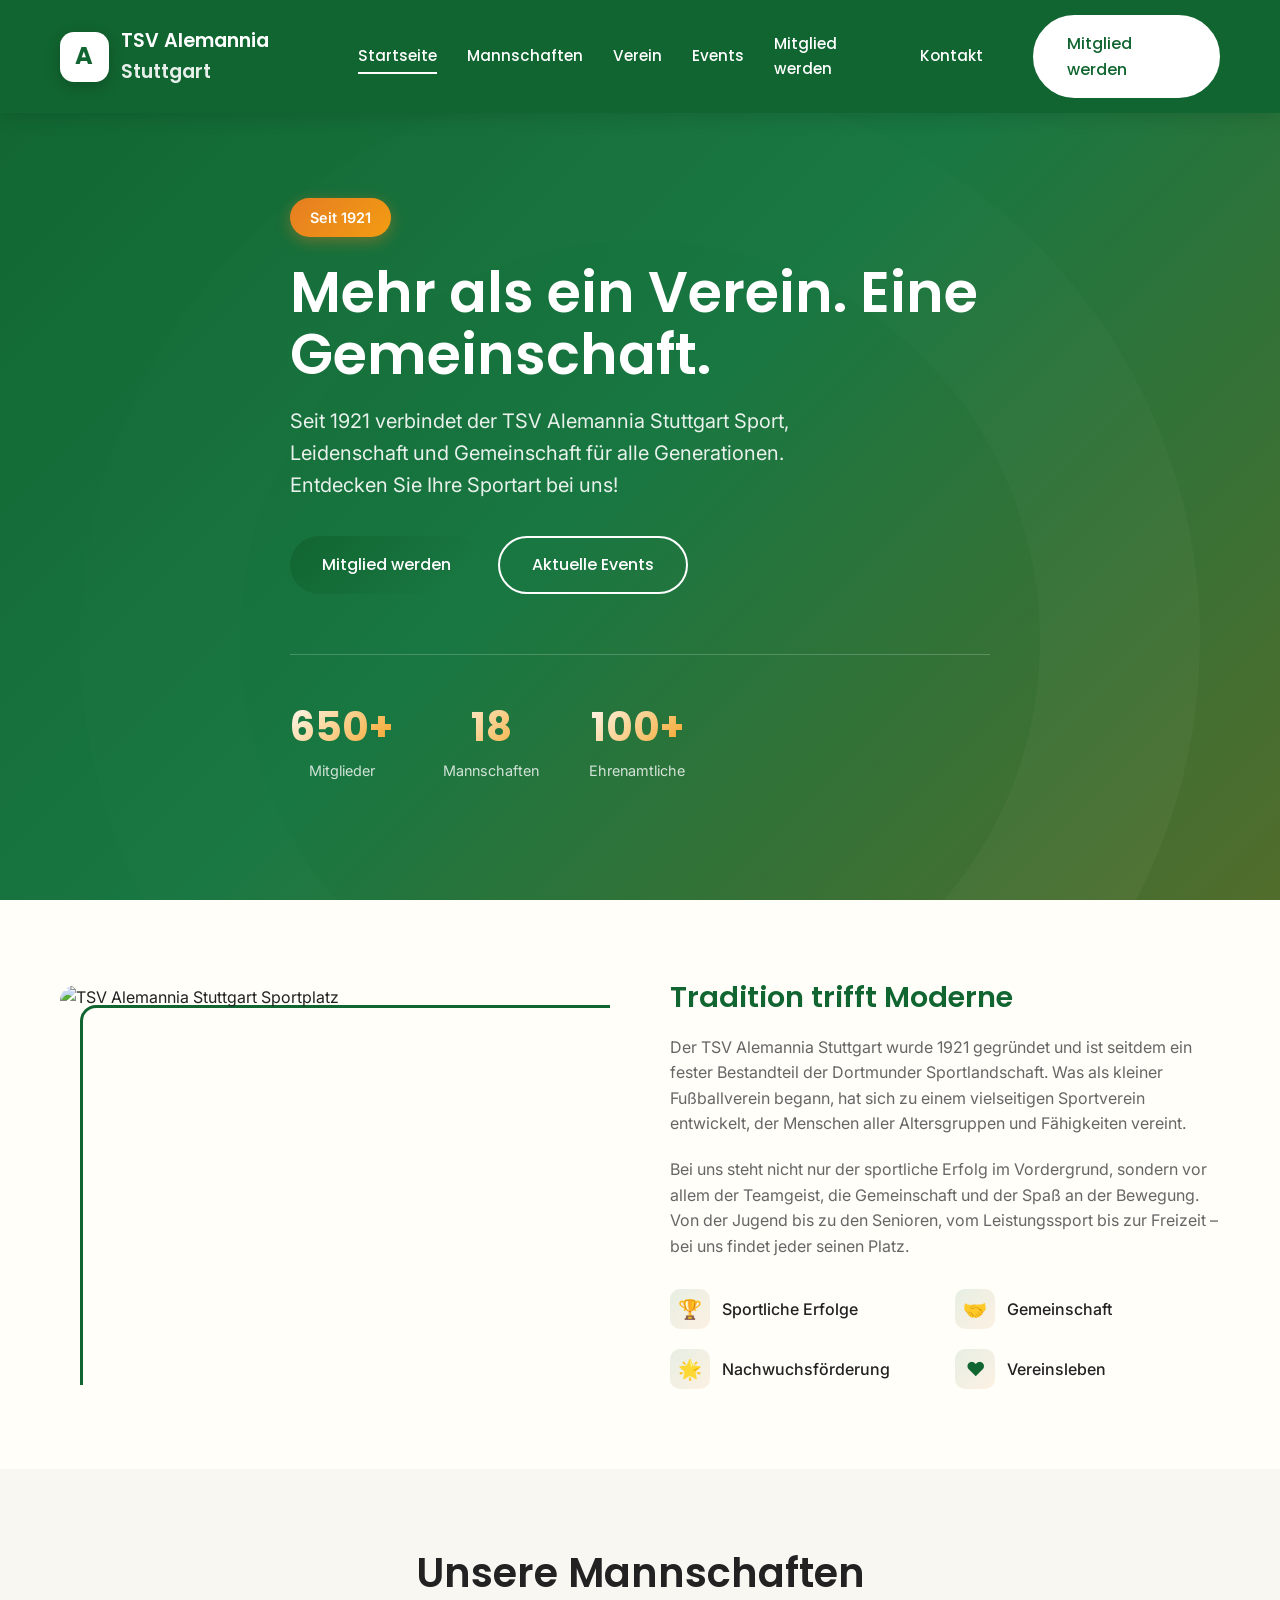
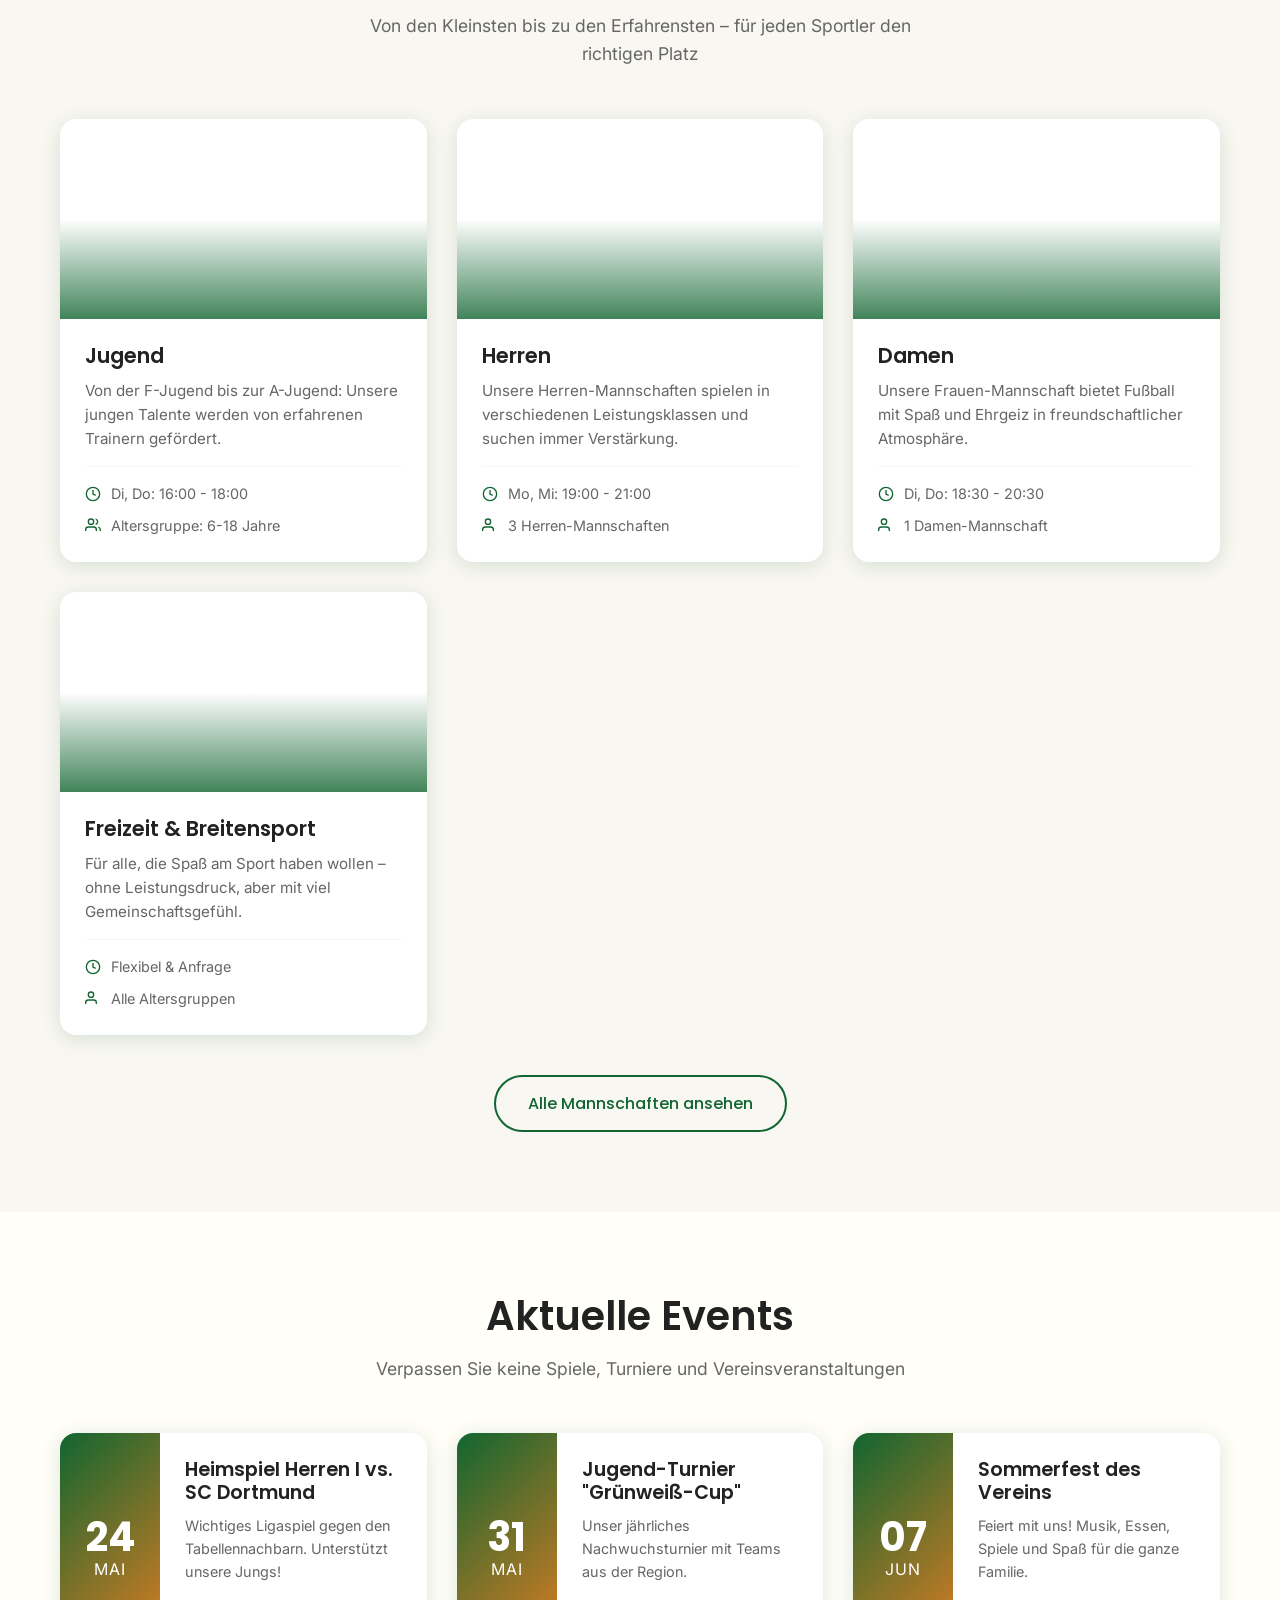
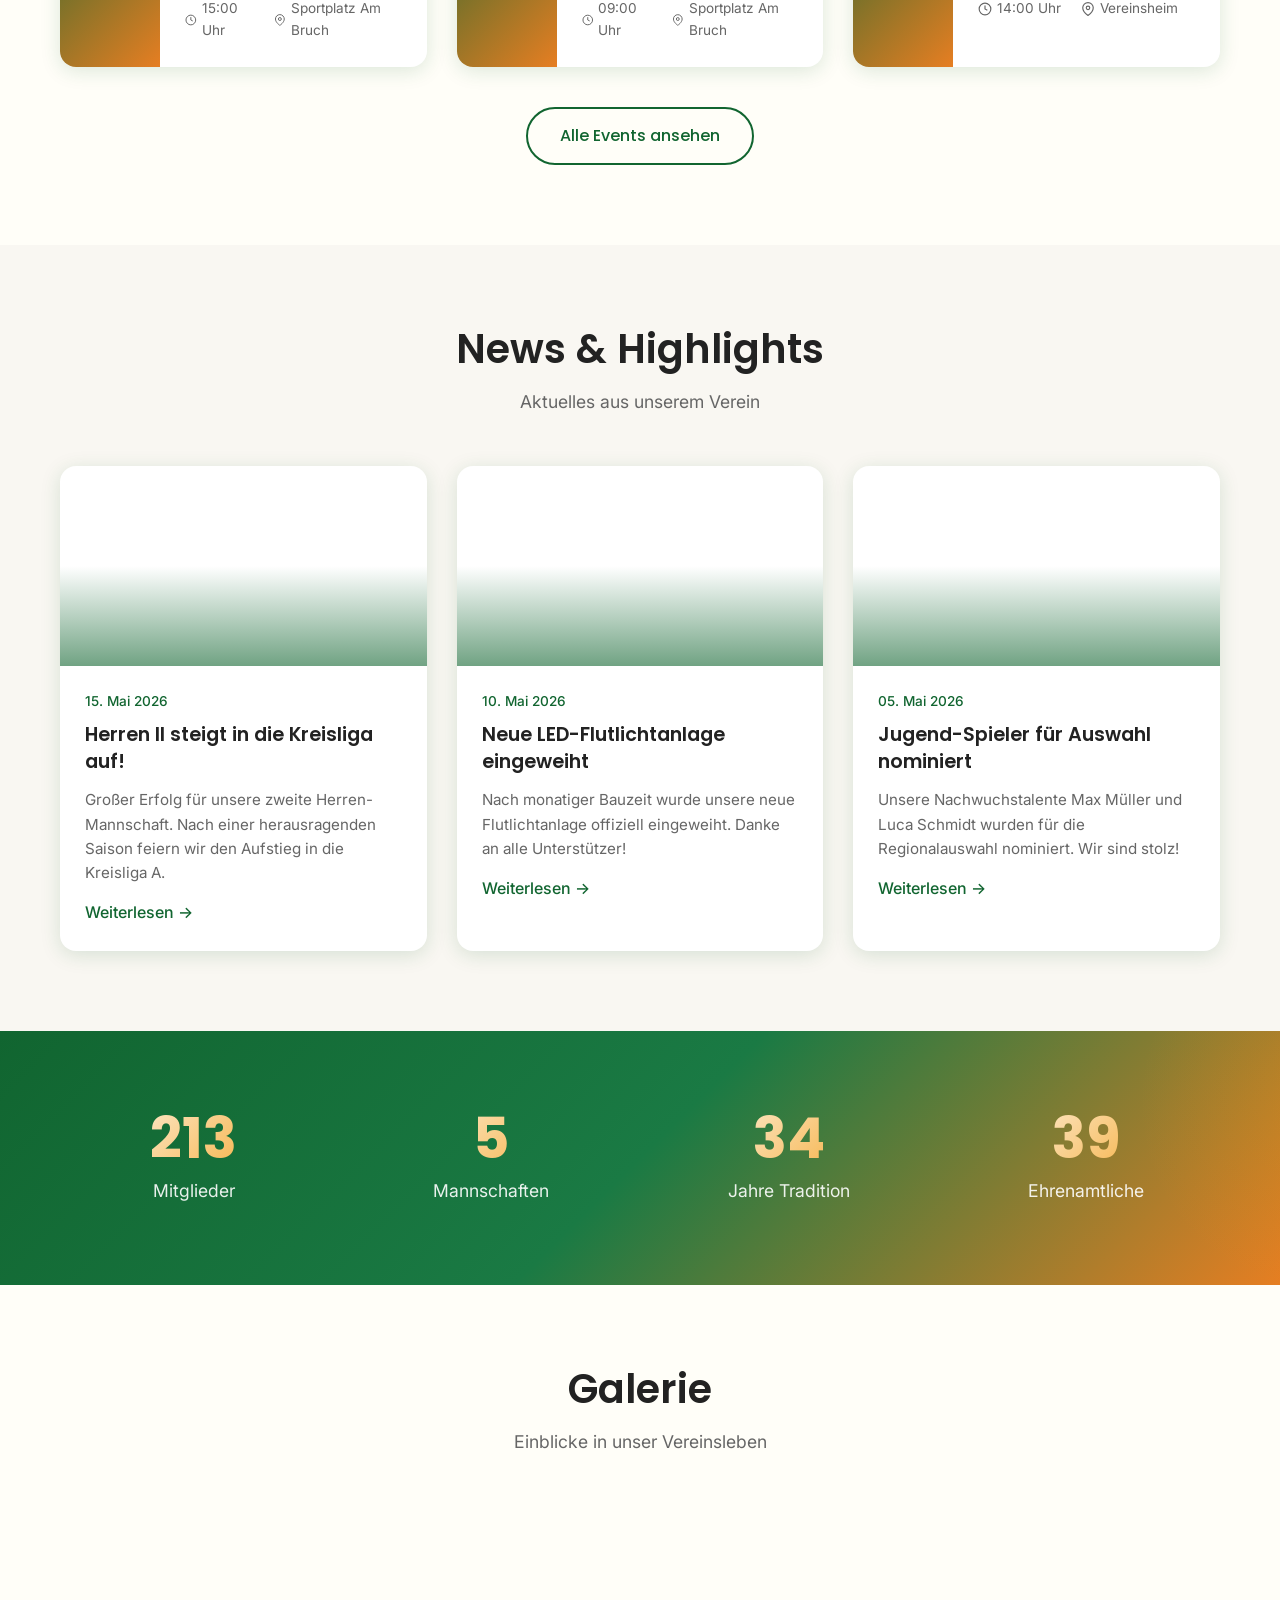
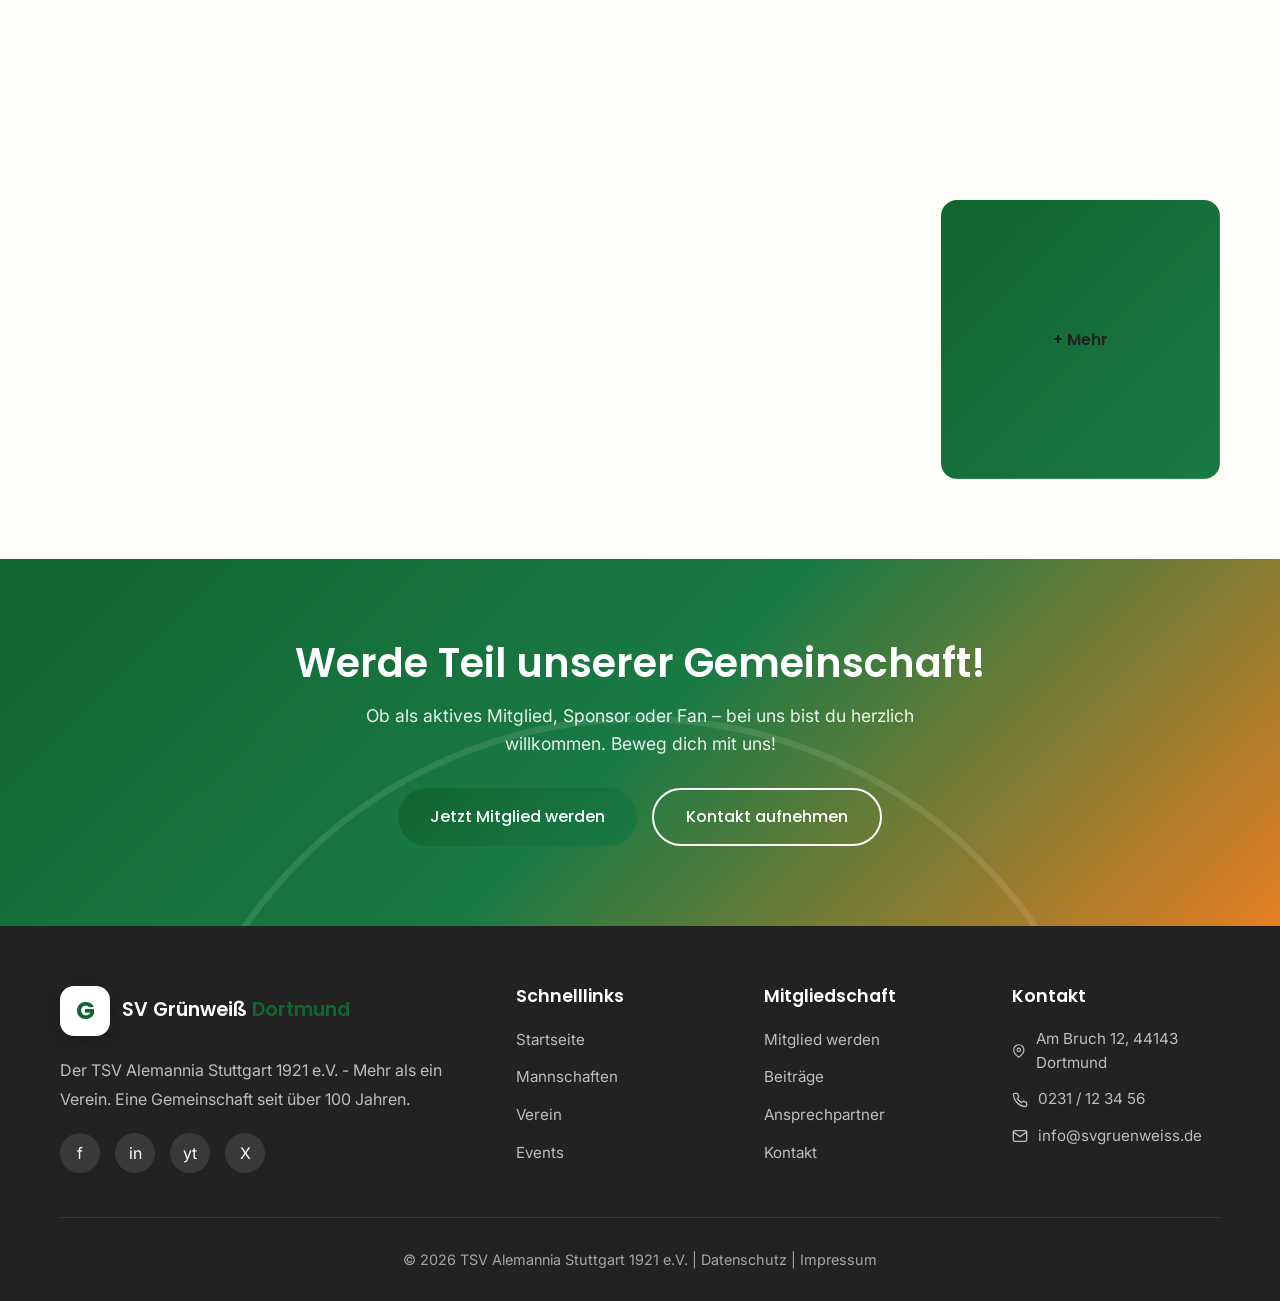
==== commit a3f37aeb: "Rename to TSV Alemannia Stuttgart - south German club name" ====
--- a/index.html
+++ b/index.html
@@ -3,8 +3,8 @@
 <head>
     <meta charset="UTF-8">
     <meta name="viewport" content="width=device-width, initial-scale=1.0">
-    <meta name="description" content="SV Grünweiß Dortmund 1921 e.V. - Mehr als ein Verein. Eine Gemeinschaft. Seit 1921 verbindet der SV Grünweiß Dortmund Sport, Leidenschaft und Gemeinschaft für alle Generationen.">
-    <title>SV Grünweiß Dortmund 1921 e.V. | Mehr als ein Verein. Eine Gemeinschaft.</title>
+    <meta name="description" content="TSV Alemannia Stuttgart 1921 e.V. - Mehr als ein Verein. Eine Gemeinschaft. Seit 1921 verbindet der TSV Alemannia Stuttgart Sport, Leidenschaft und Gemeinschaft für alle Generationen.">
+    <title>TSV Alemannia Stuttgart 1921 e.V. | Mehr als ein Verein. Eine Gemeinschaft.</title>
     
     <!-- Google Fonts -->
     <link rel="preconnect" href="https://fonts.googleapis.com">
@@ -20,8 +20,8 @@
         <div class="container">
             <div class="header-inner">
                 <a href="index.html" class="logo">
-                    <div class="logo-icon">G</div>
-                    <div class="logo-text">SV Grünweiß <span>Dortmund</span></div>
+                    <div class="logo-icon">A</div>
+                    <div class="logo-text">TSV Alemannia <span>Stuttgart</span></div>
                 </a>
                 
                 <nav class="nav-menu">
@@ -51,7 +51,7 @@
             <div class="hero-content fade-in-on-scroll">
                 <span class="hero-badge">Seit 1921</span>
                 <h1>Mehr als ein Verein. Eine Gemeinschaft.</h1>
-                <p class="hero-subtitle">Seit 1921 verbindet der SV Grünweiß Dortmund Sport, Leidenschaft und Gemeinschaft für alle Generationen. Entdecken Sie Ihre Sportart bei uns!</p>
+                <p class="hero-subtitle">Seit 1921 verbindet der TSV Alemannia Stuttgart Sport, Leidenschaft und Gemeinschaft für alle Generationen. Entdecken Sie Ihre Sportart bei uns!</p>
                 <div class="hero-buttons">
                     <a href="mitglied-werden.html" class="btn btn-primary">Mitglied werden</a>
                     <a href="events.html" class="btn btn-secondary">Aktuelle Events</a>
@@ -79,11 +79,11 @@
         <div class="container">
             <div class="about-grid">
                 <div class="about-image fade-in-on-scroll">
-                    <img src="https://images.unsplash.com/photo-1606925797300-0b35e9d1794e?w=800" alt="SV Grünweiß Dortmund Sportplatz">
+                    <img src="https://images.unsplash.com/photo-1606925797300-0b35e9d1794e?w=800" alt="TSV Alemannia Stuttgart Sportplatz">
                 </div>
                 <div class="about-content fade-in-on-scroll">
                     <h3>Tradition trifft Moderne</h3>
-                    <p>Der SV Grünweiß Dortmund wurde 1921 gegründet und ist seitdem ein fester Bestandteil der Dortmunder Sportlandschaft. Was als kleiner Fußballverein begann, hat sich zu einem vielseitigen Sportverein entwickelt, der Menschen aller Altersgruppen und Fähigkeiten vereint.</p>
+                    <p>Der TSV Alemannia Stuttgart wurde 1921 gegründet und ist seitdem ein fester Bestandteil der Dortmunder Sportlandschaft. Was als kleiner Fußballverein begann, hat sich zu einem vielseitigen Sportverein entwickelt, der Menschen aller Altersgruppen und Fähigkeiten vereint.</p>
                     <p>Bei uns steht nicht nur der sportliche Erfolg im Vordergrund, sondern vor allem der Teamgeist, die Gemeinschaft und der Spaß an der Bewegung. Von der Jugend bis zu den Senioren, vom Leistungssport bis zur Freizeit – bei uns findet jeder seinen Platz.</p>
                     
                     <div class="about-features">
@@ -389,7 +389,7 @@
                         <div class="logo-icon">G</div>
                         <div class="logo-text">SV Grünweiß <span>Dortmund</span></div>
                     </a>
-                    <p>Der SV Grünweiß Dortmund 1921 e.V. - Mehr als ein Verein. Eine Gemeinschaft seit über 100 Jahren.</p>
+                    <p>Der TSV Alemannia Stuttgart 1921 e.V. - Mehr als ein Verein. Eine Gemeinschaft seit über 100 Jahren.</p>
                     <div class="footer-social">
                         <a href="#" class="social-link" aria-label="Facebook">f</a>
                         <a href="#" class="social-link" aria-label="Instagram">in</a>
@@ -436,7 +436,7 @@
             </div>
             
             <div class="footer-bottom">
-                <p>© 2026 SV Grünweiß Dortmund 1921 e.V. | <a href="#">Datenschutz</a> | <a href="#">Impressum</a></p>
+                <p>© 2026 TSV Alemannia Stuttgart 1921 e.V. | <a href="#">Datenschutz</a> | <a href="#">Impressum</a></p>
             </div>
         </div>
     </footer>
--- a/css/style.css
+++ b/css/style.css
@@ -1,5 +1,5 @@
 /* ============================================
-   SV Grünweiß Dortmund 1921 e.V. - Stylesheet
+   TSV Alemannia Stuttgart 1921 e.V. - Stylesheet
    ============================================ */
 
 /* ----- CSS Variables ----- */
@@ -170,9 +170,35 @@
     left: 0;
     right: 0;
     z-index: 1000;
-    background-color: var(--white);
-    box-shadow: var(--shadow);
+    background-color: #116530;
+    box-shadow: 0 2px 20px rgba(0, 0, 0, 0.15);
     transition: var(--transition);
+}
+
+.header .logo-text {
+    color: #FFFFFF;
+}
+
+.header .logo-text span {
+    color: #FFFFFF;
+    opacity: 0.9;
+}
+
+.header .nav-link {
+    color: #FFFFFF;
+}
+
+.header .nav-link:hover,
+.header .nav-link.active {
+    color: #FFFFFF;
+}
+
+.header .nav-link::after {
+    background-color: #FFFFFF;
+}
+
+.header .hamburger span {
+    background-color: #FFFFFF;
 }
 
 .header.scrolled {
@@ -195,16 +221,16 @@
 .logo-icon {
     width: 50px;
     height: 50px;
-    background: linear-gradient(135deg, var(--primary-color), var(--accent-color));
+    background: #FFFFFF;
     border-radius: 14px;
     display: flex;
     align-items: center;
     justify-content: center;
-    color: var(--white);
+    color: #116530;
     font-family: 'Poppins', sans-serif;
     font-weight: 700;
     font-size: 1.5rem;
-    box-shadow: 0 4px 15px rgba(17, 101, 48, 0.3);
+    box-shadow: 0 4px 15px rgba(0, 0, 0, 0.2);
 }
 
 .logo-text {
@@ -256,6 +282,14 @@
 
 .nav-cta {
     margin-left: 20px;
+    background: #FFFFFF;
+    color: #116530;
+    border: 2px solid #FFFFFF;
+}
+
+.nav-cta:hover {
+    background: transparent;
+    color: #FFFFFF;
 }
 
 .hamburger {
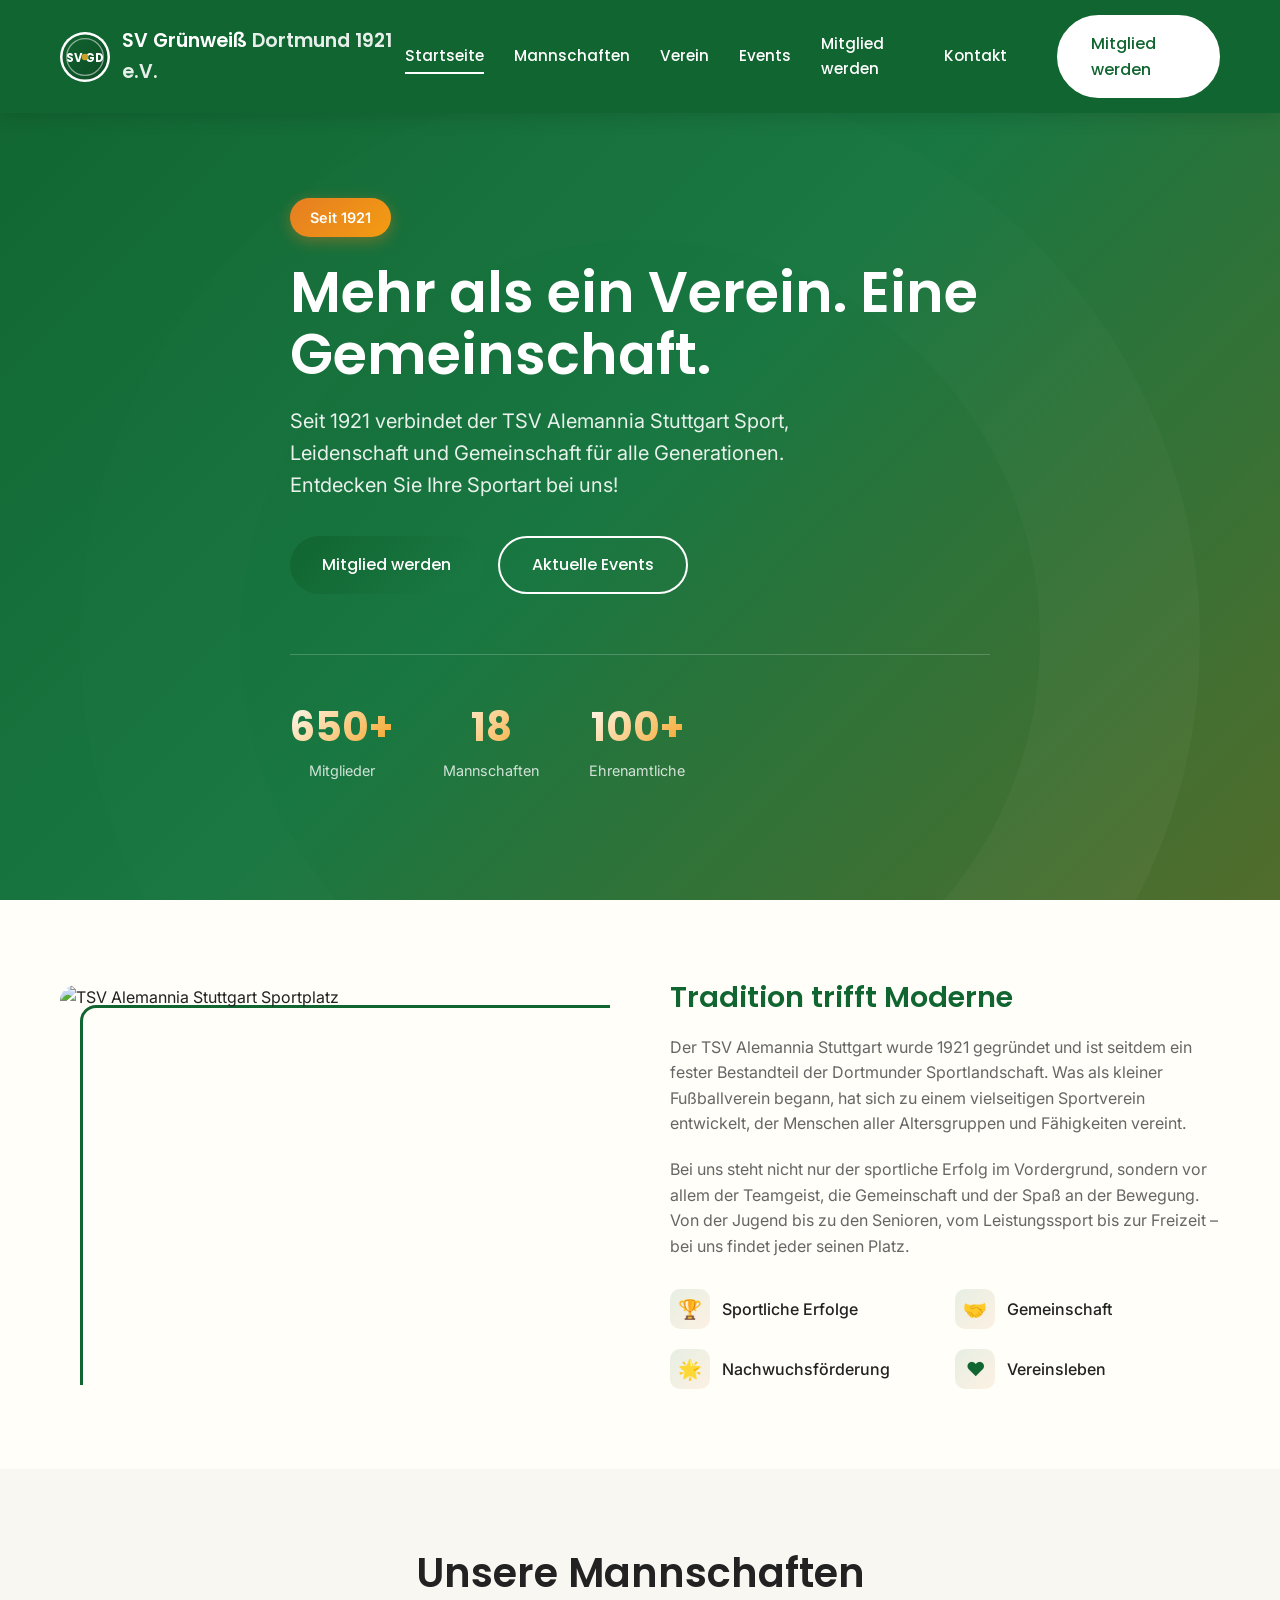
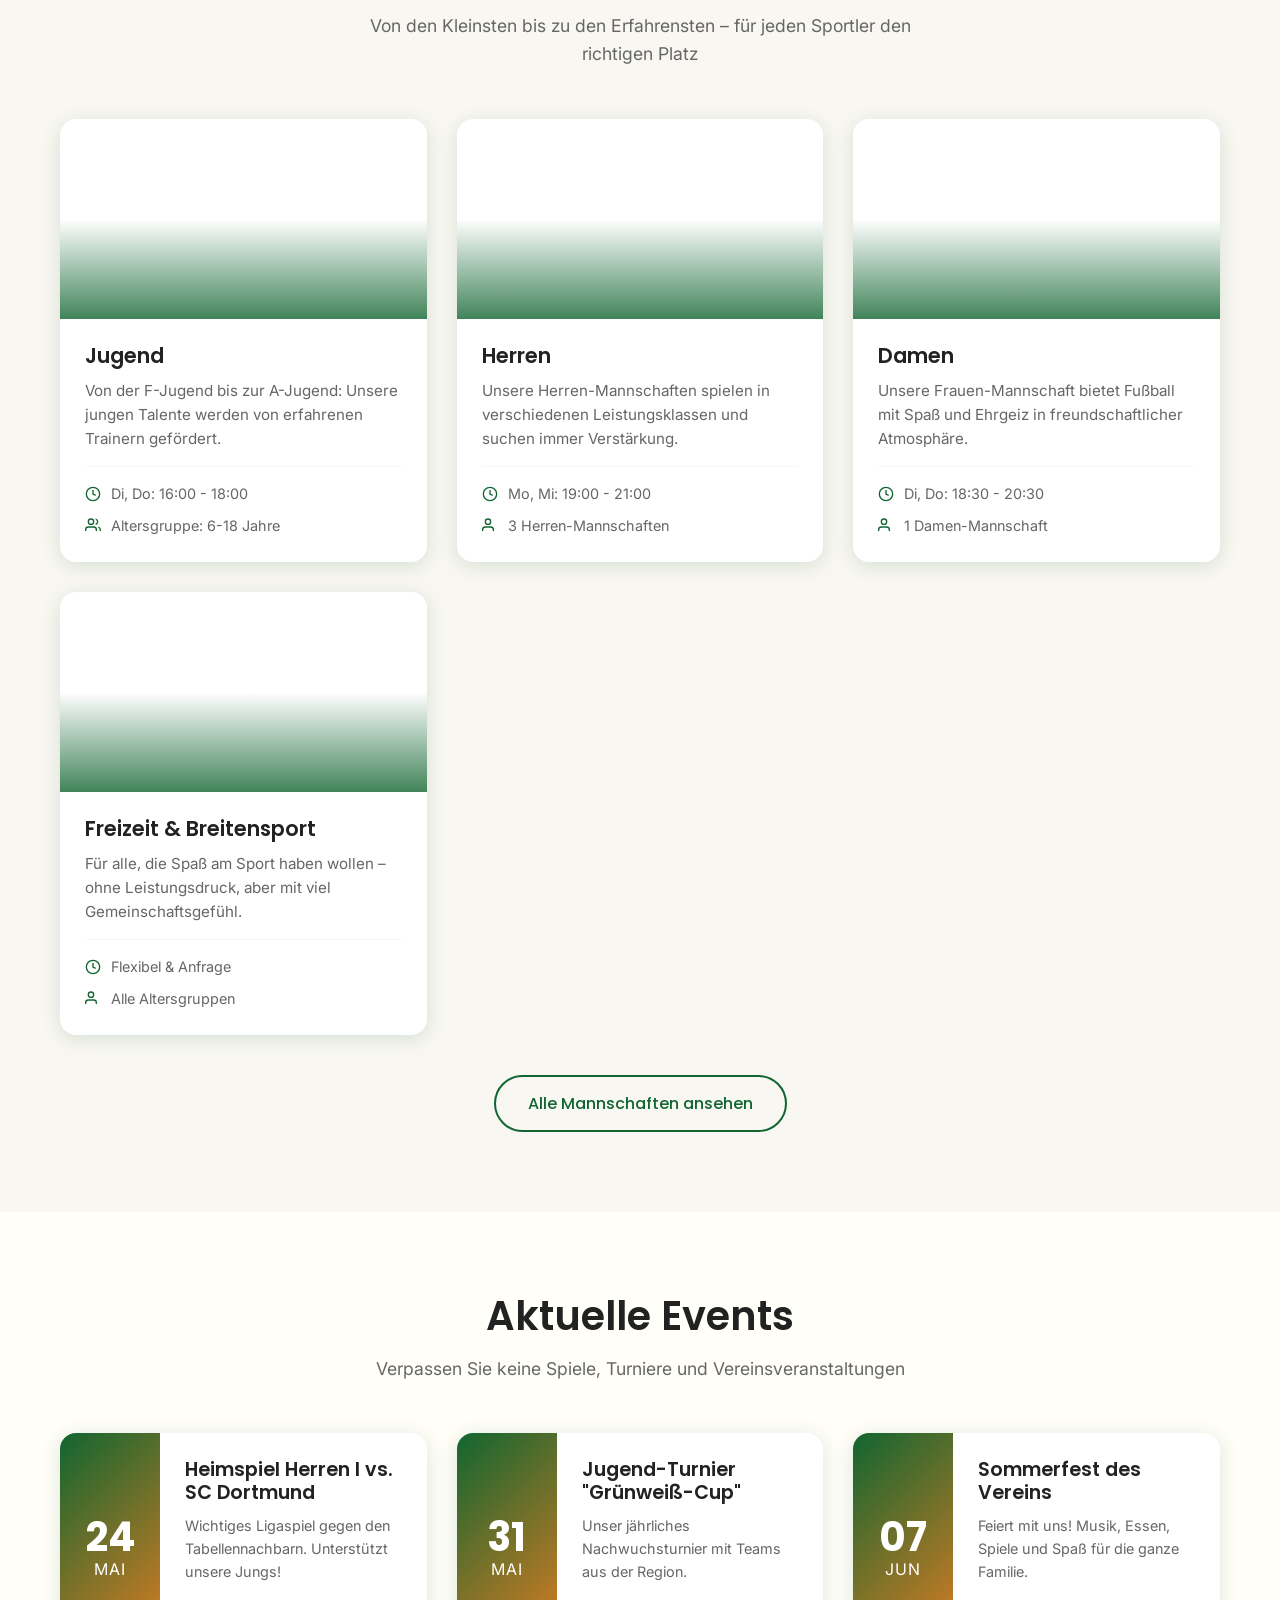
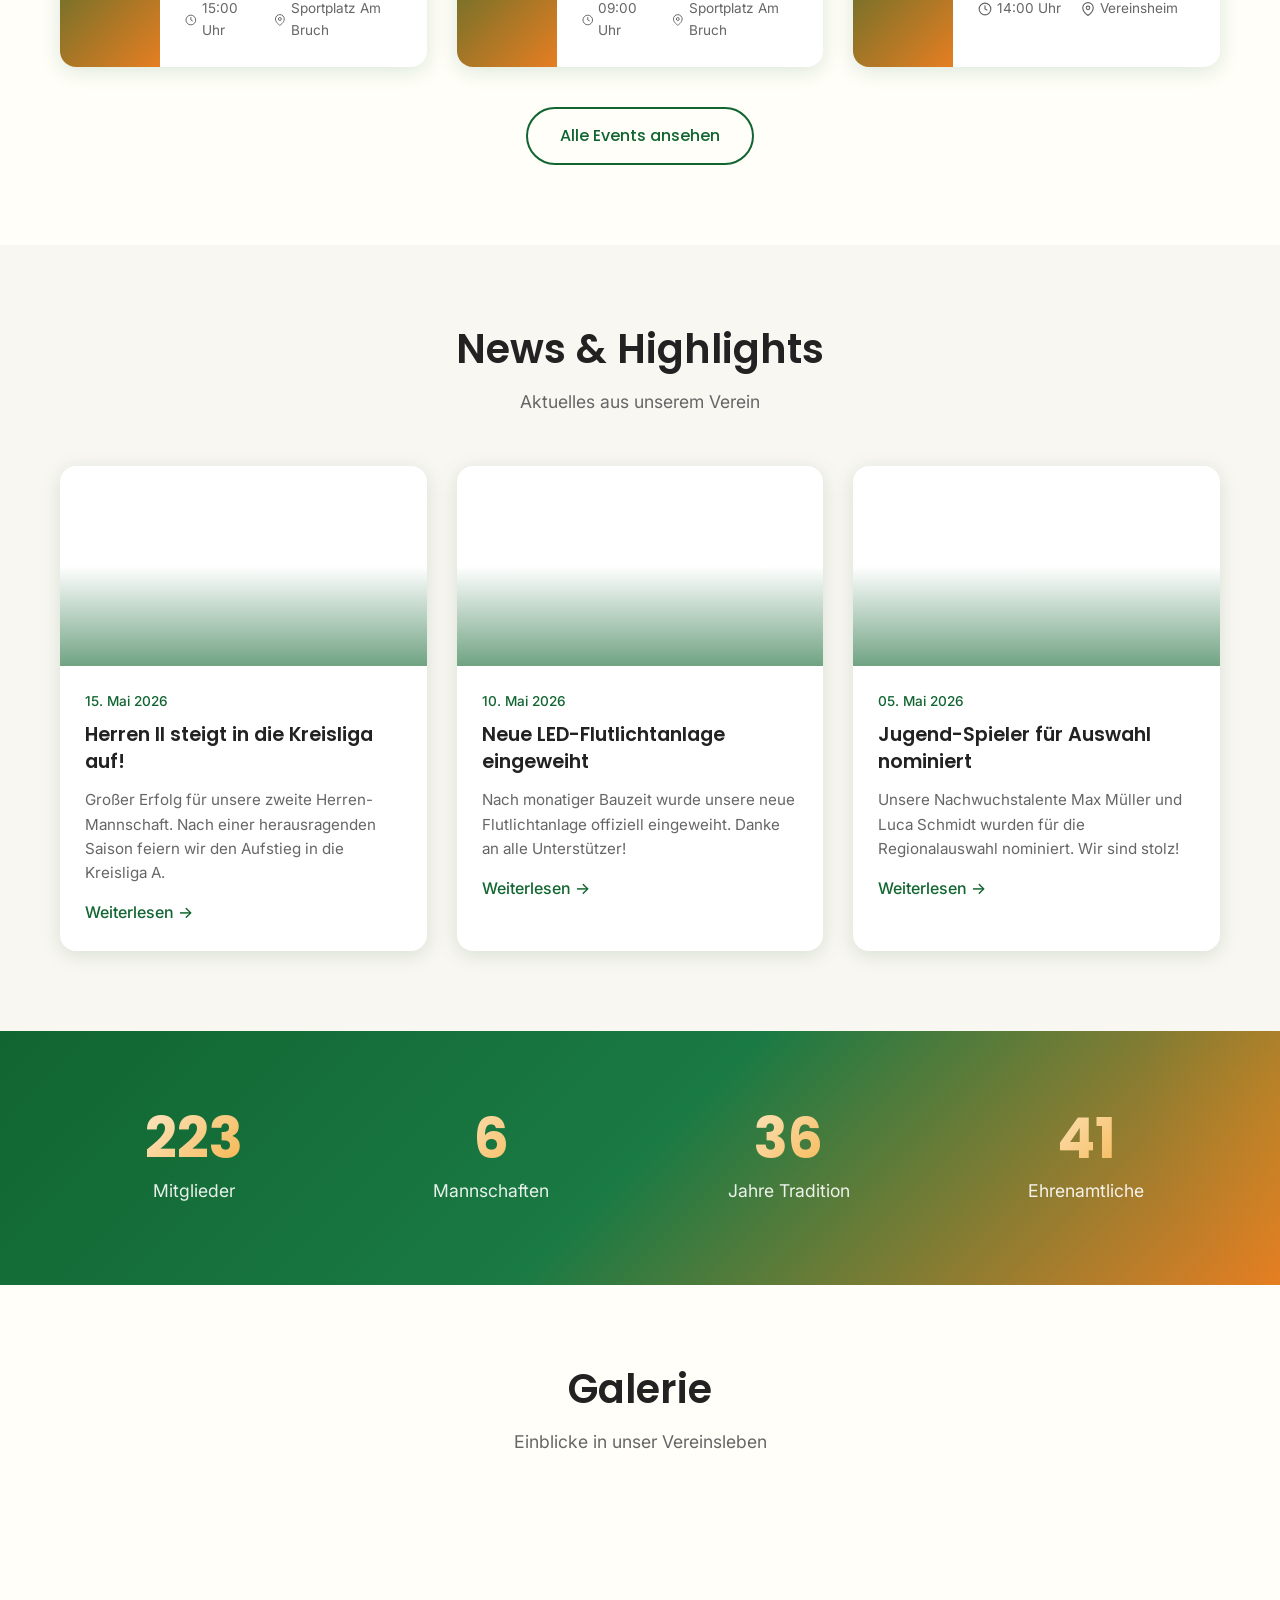
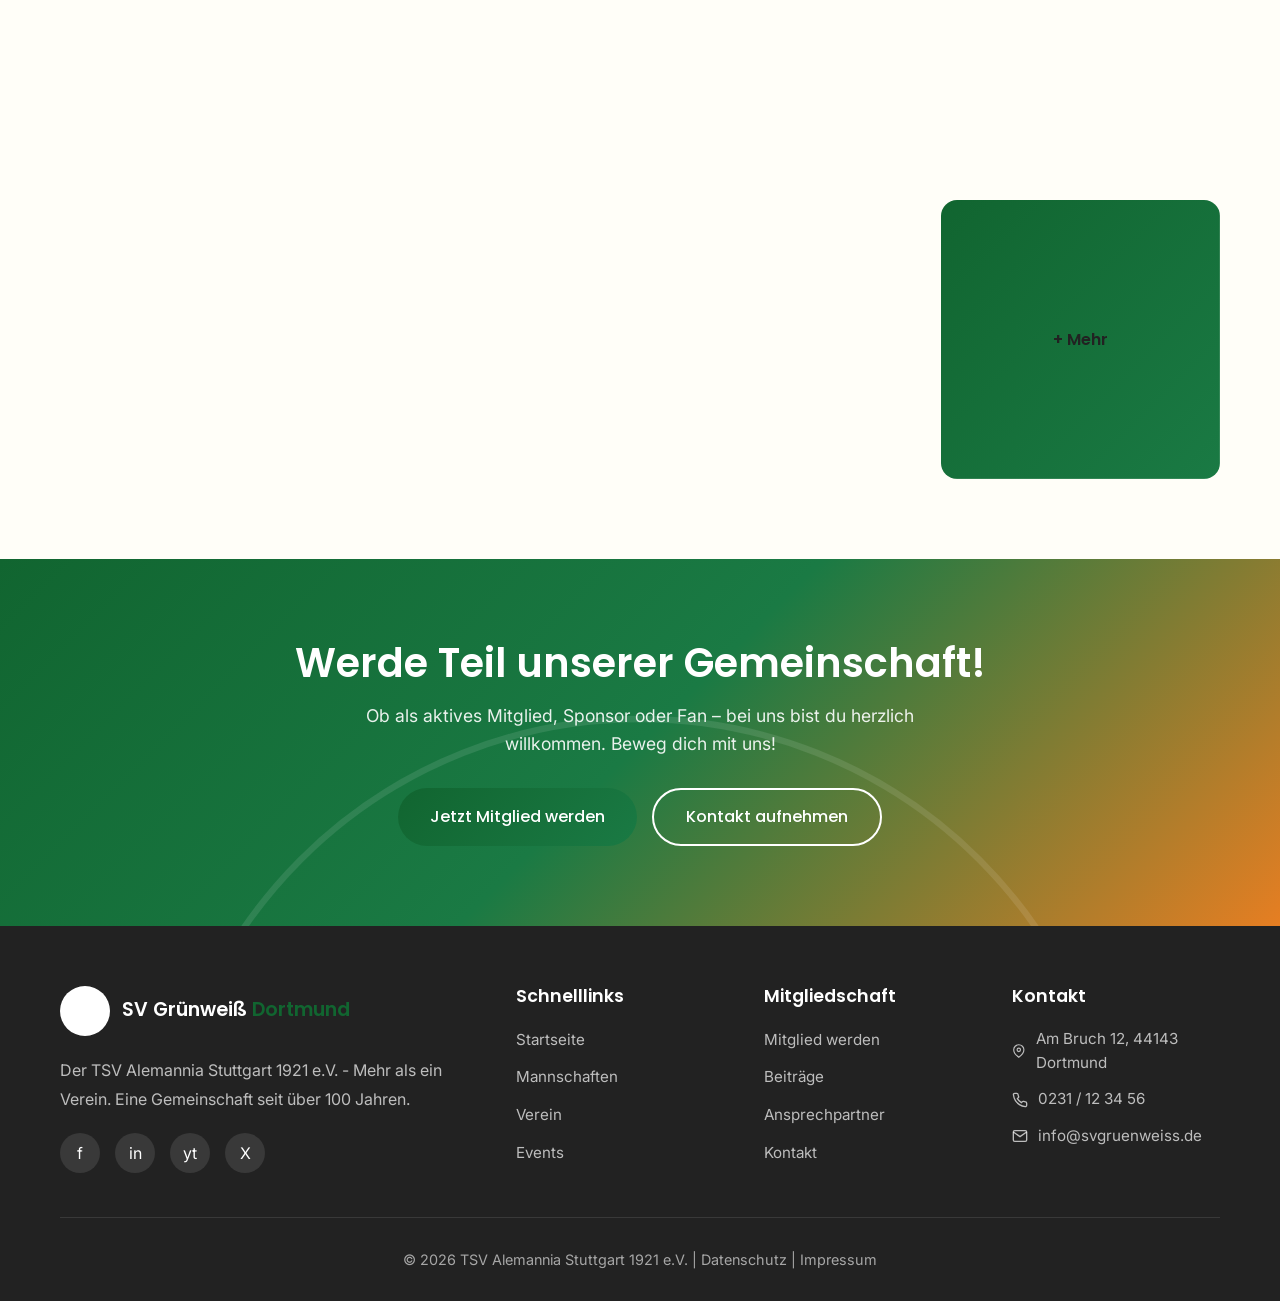
==== commit 49a604ce: "Logo mit SV GD + Name auf SV Grünweiß Dortmund 1921 e.V. geändert" ====
--- a/index.html
+++ b/index.html
@@ -3,8 +3,8 @@
 <head>
     <meta charset="UTF-8">
     <meta name="viewport" content="width=device-width, initial-scale=1.0">
-    <meta name="description" content="TSV Alemannia Stuttgart 1921 e.V. - Mehr als ein Verein. Eine Gemeinschaft. Seit 1921 verbindet der TSV Alemannia Stuttgart Sport, Leidenschaft und Gemeinschaft für alle Generationen.">
-    <title>TSV Alemannia Stuttgart 1921 e.V. | Mehr als ein Verein. Eine Gemeinschaft.</title>
+    <meta name="description" content="SV Grünweiß Dortmund 1921 e.V. - Mehr als ein Verein. Eine Gemeinschaft. Seit 1921 verbindet der SV Grünweiß Dortmund Sport, Leidenschaft und Gemeinschaft für alle Generationen.">
+    <title>SV Grünweiß Dortmund 1921 e.V. | Mehr als ein Verein. Eine Gemeinschaft.</title>
     
     <!-- Google Fonts -->
     <link rel="preconnect" href="https://fonts.googleapis.com">
@@ -20,8 +20,21 @@
         <div class="container">
             <div class="header-inner">
                 <a href="index.html" class="logo">
-                    <div class="logo-icon">A</div>
-                    <div class="logo-text">TSV Alemannia <span>Stuttgart</span></div>
+                    <div class="logo-icon">
+                        <svg viewBox="0 0 60 60" xmlns="http://www.w3.org/2000/svg">
+                            <defs>
+                                <linearGradient id="greenGrad" x1="0%" y1="0%" x2="100%" y2="100%">
+                                    <stop offset="0%" style="stop-color:#116530"/>
+                                    <stop offset="100%" style="stop-color:#0d4a24"/>
+                                </linearGradient>
+                            </defs>
+                            <circle cx="30" cy="30" r="28" fill="url(#greenGrad)" stroke="#FFFFFF" stroke-width="2"/>
+                            <circle cx="30" cy="30" r="22" fill="none" stroke="#FFFFFF" stroke-width="1.5" opacity="0.5"/>
+                            <text x="30" y="36" text-anchor="middle" fill="#FFFFFF" font-family="Poppins, sans-serif" font-weight="700" font-size="14">SV GD</text>
+                            <circle cx="30" cy="30" r="4" fill="#c9a227"/>
+                        </svg>
+                    </div>
+                    <div class="logo-text">SV Grünweiß <span>Dortmund 1921 e.V.</span></div>
                 </a>
                 
                 <nav class="nav-menu">
--- a/css/style.css
+++ b/css/style.css
@@ -205,6 +205,11 @@
     padding: 10px 0;
 }
 
+/* Hide header on scroll down */
+.header {
+    transition: transform 0.3s ease-in-out;
+}
+
 .header-inner {
     display: flex;
     align-items: center;
@@ -222,15 +227,19 @@
     width: 50px;
     height: 50px;
     background: #FFFFFF;
-    border-radius: 14px;
+    border-radius: 50%;
     display: flex;
     align-items: center;
     justify-content: center;
-    color: #116530;
-    font-family: 'Poppins', sans-serif;
+    font-size: 24px;
     font-weight: 700;
-    font-size: 1.5rem;
-    box-shadow: 0 4px 15px rgba(0, 0, 0, 0.2);
+    color: var(--primary);
+    flex-shrink: 0;
+}
+
+.logo-icon svg {
+    width: 100%;
+    height: 100%;
 }
 
 .logo-text {
@@ -1733,7 +1742,11 @@
     .hamburger.active span:nth-child(3) {
         transform: rotate(-45deg) translate(7px, -6px);
     }
-    
+
+    .header.header-hidden {
+        transform: translateY(-100%);
+    }
+
     .hero h1 {
         font-size: 2.5rem;
     }
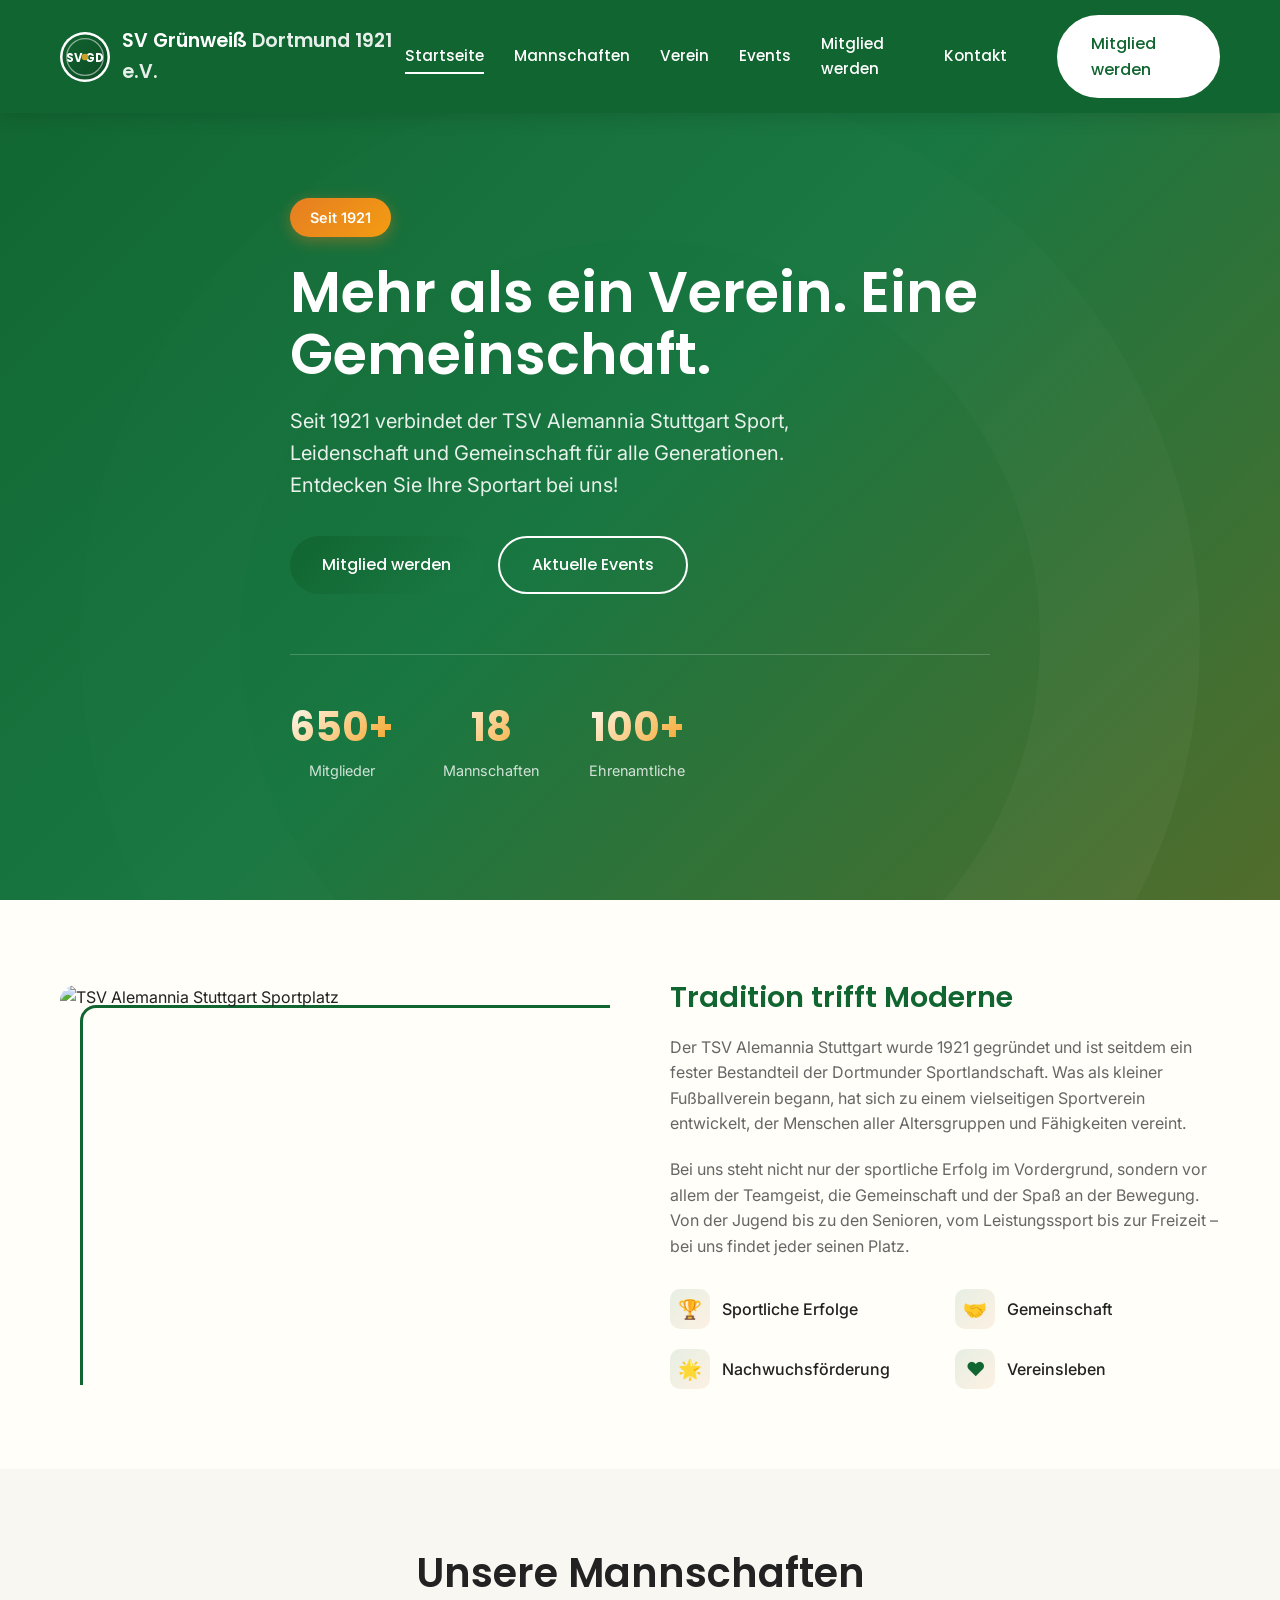
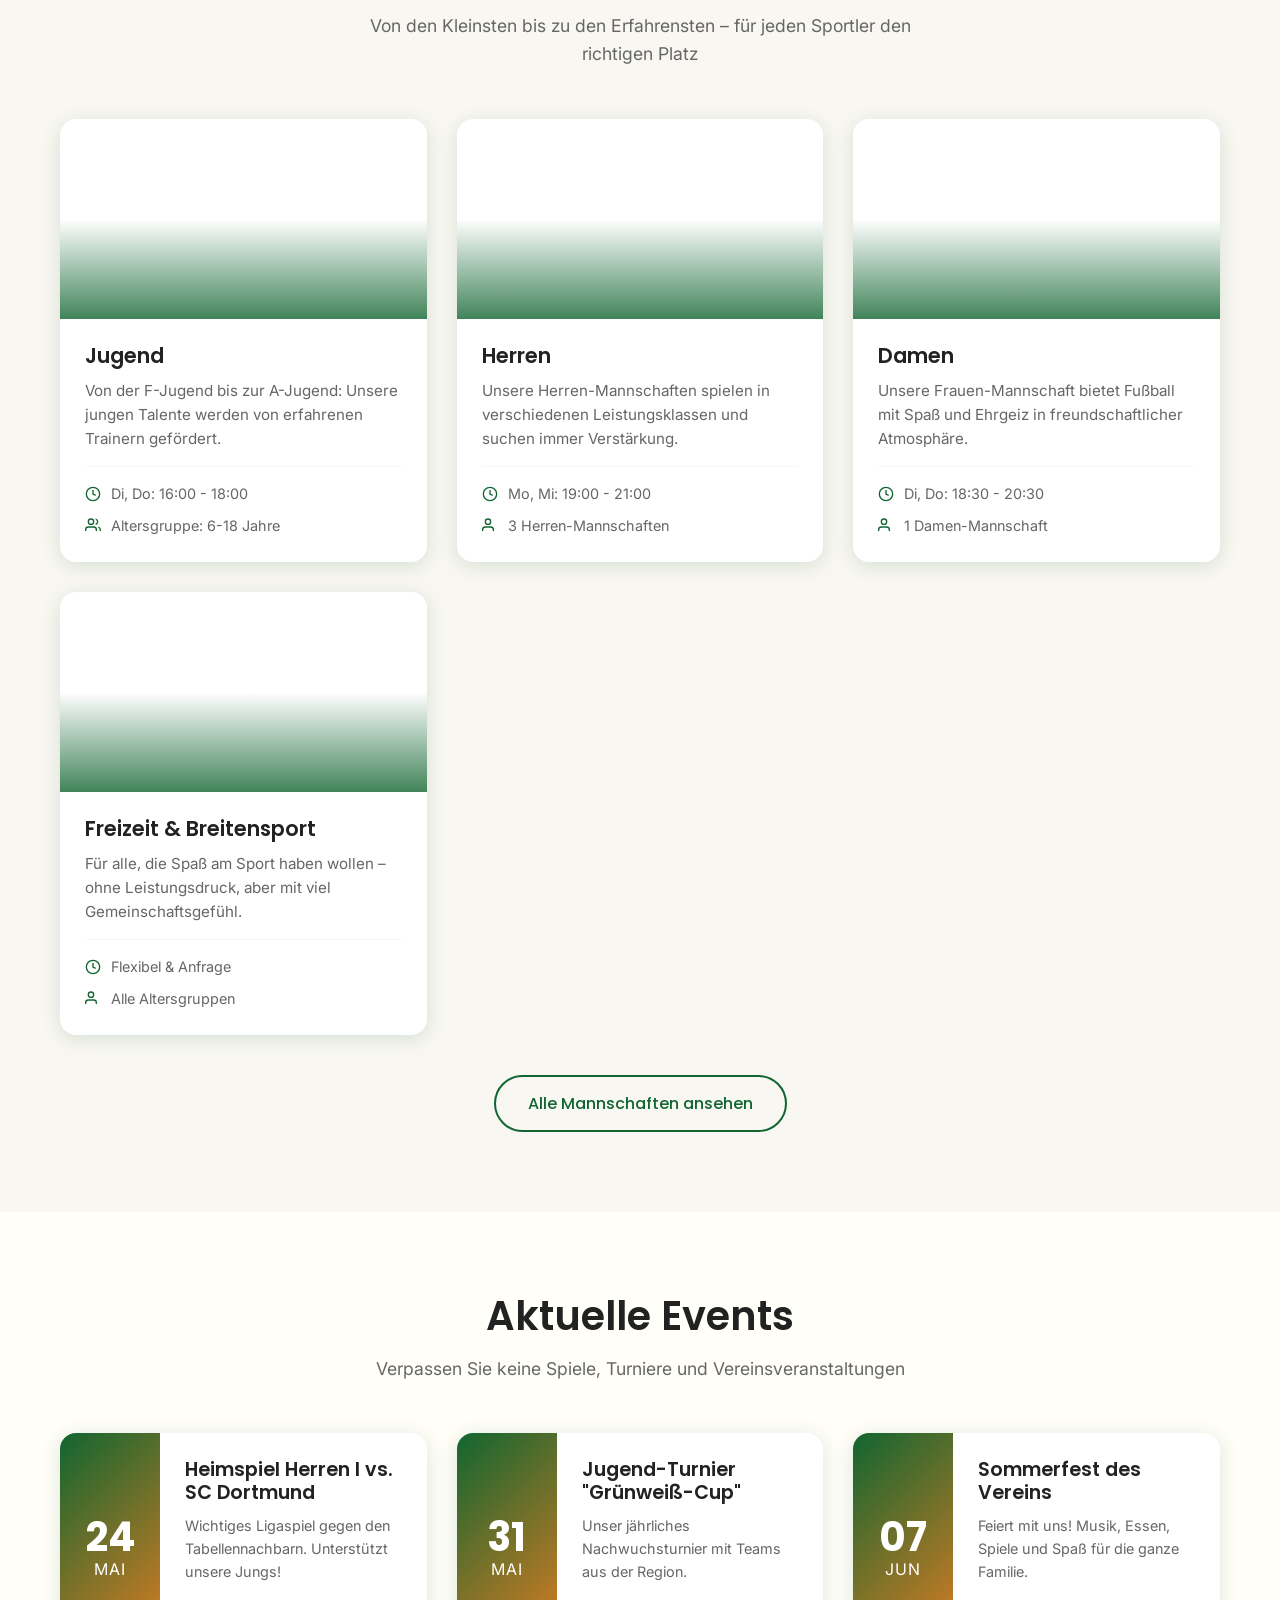
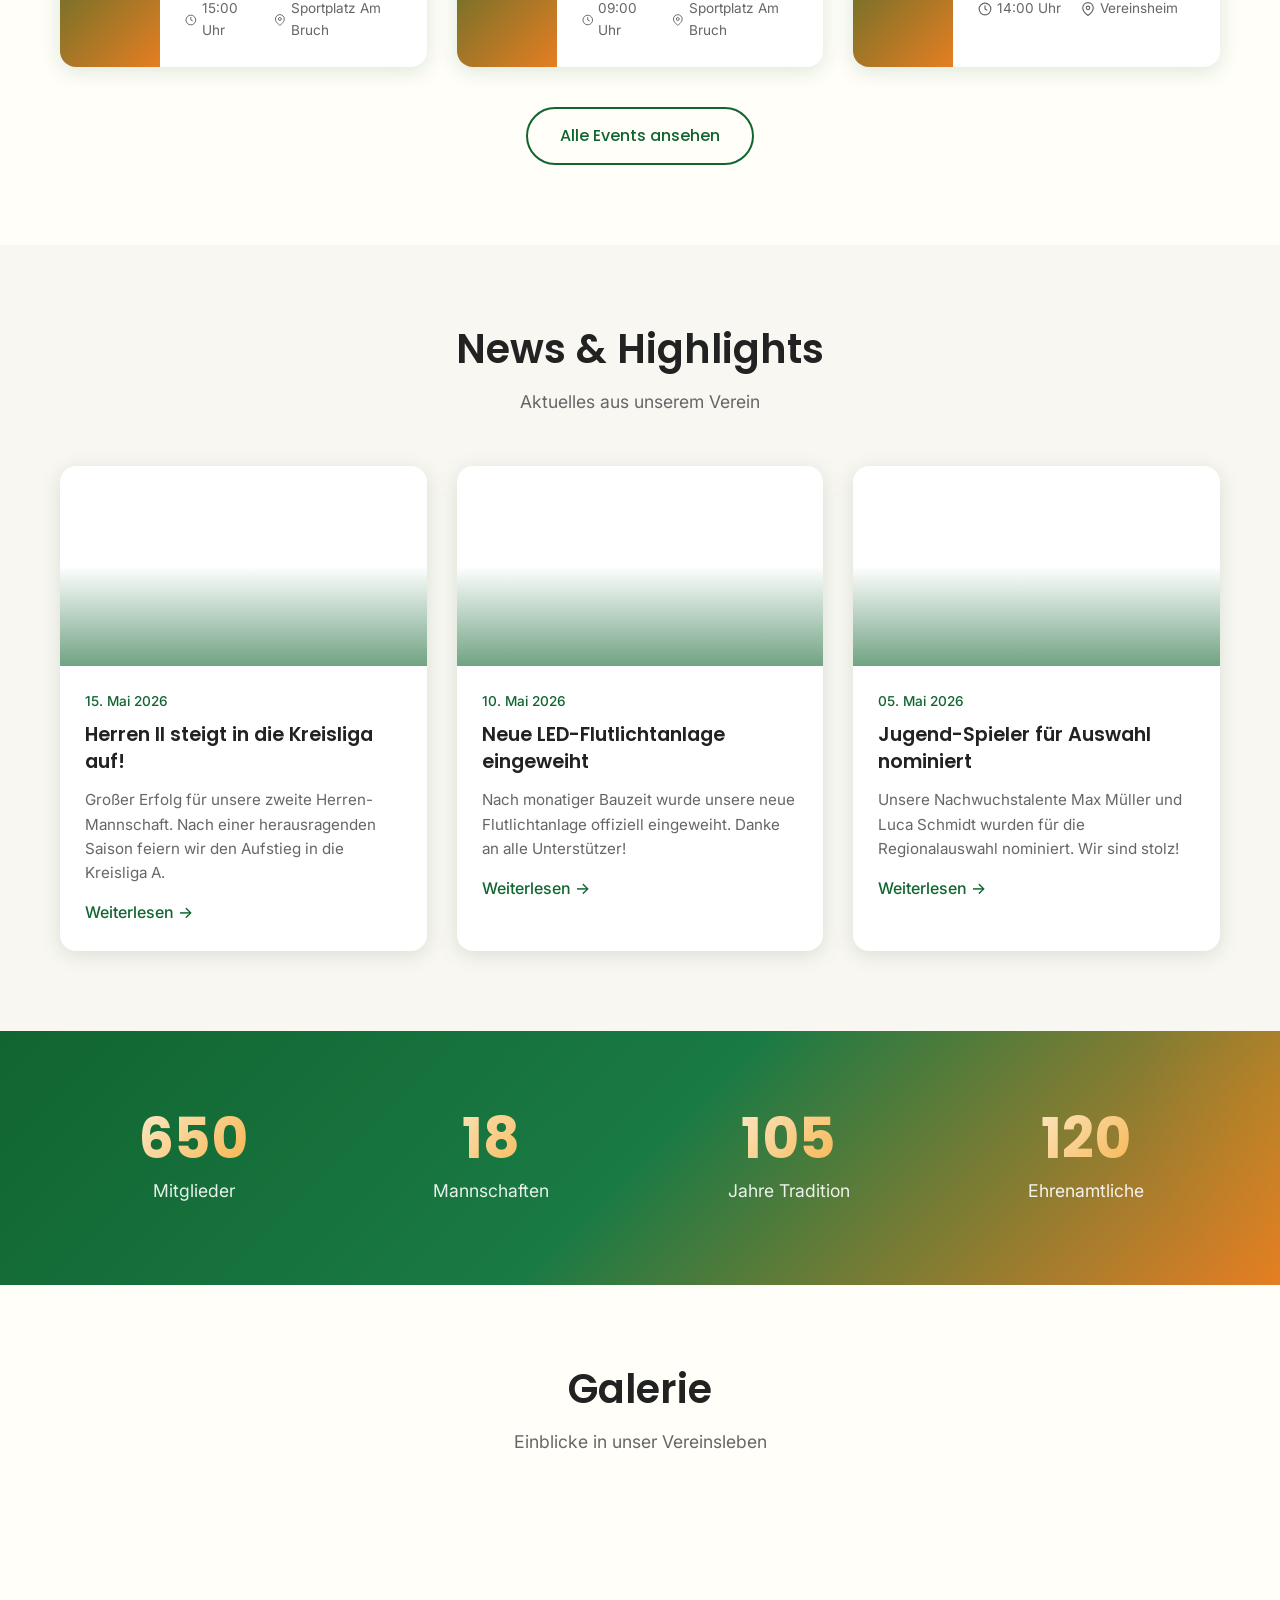
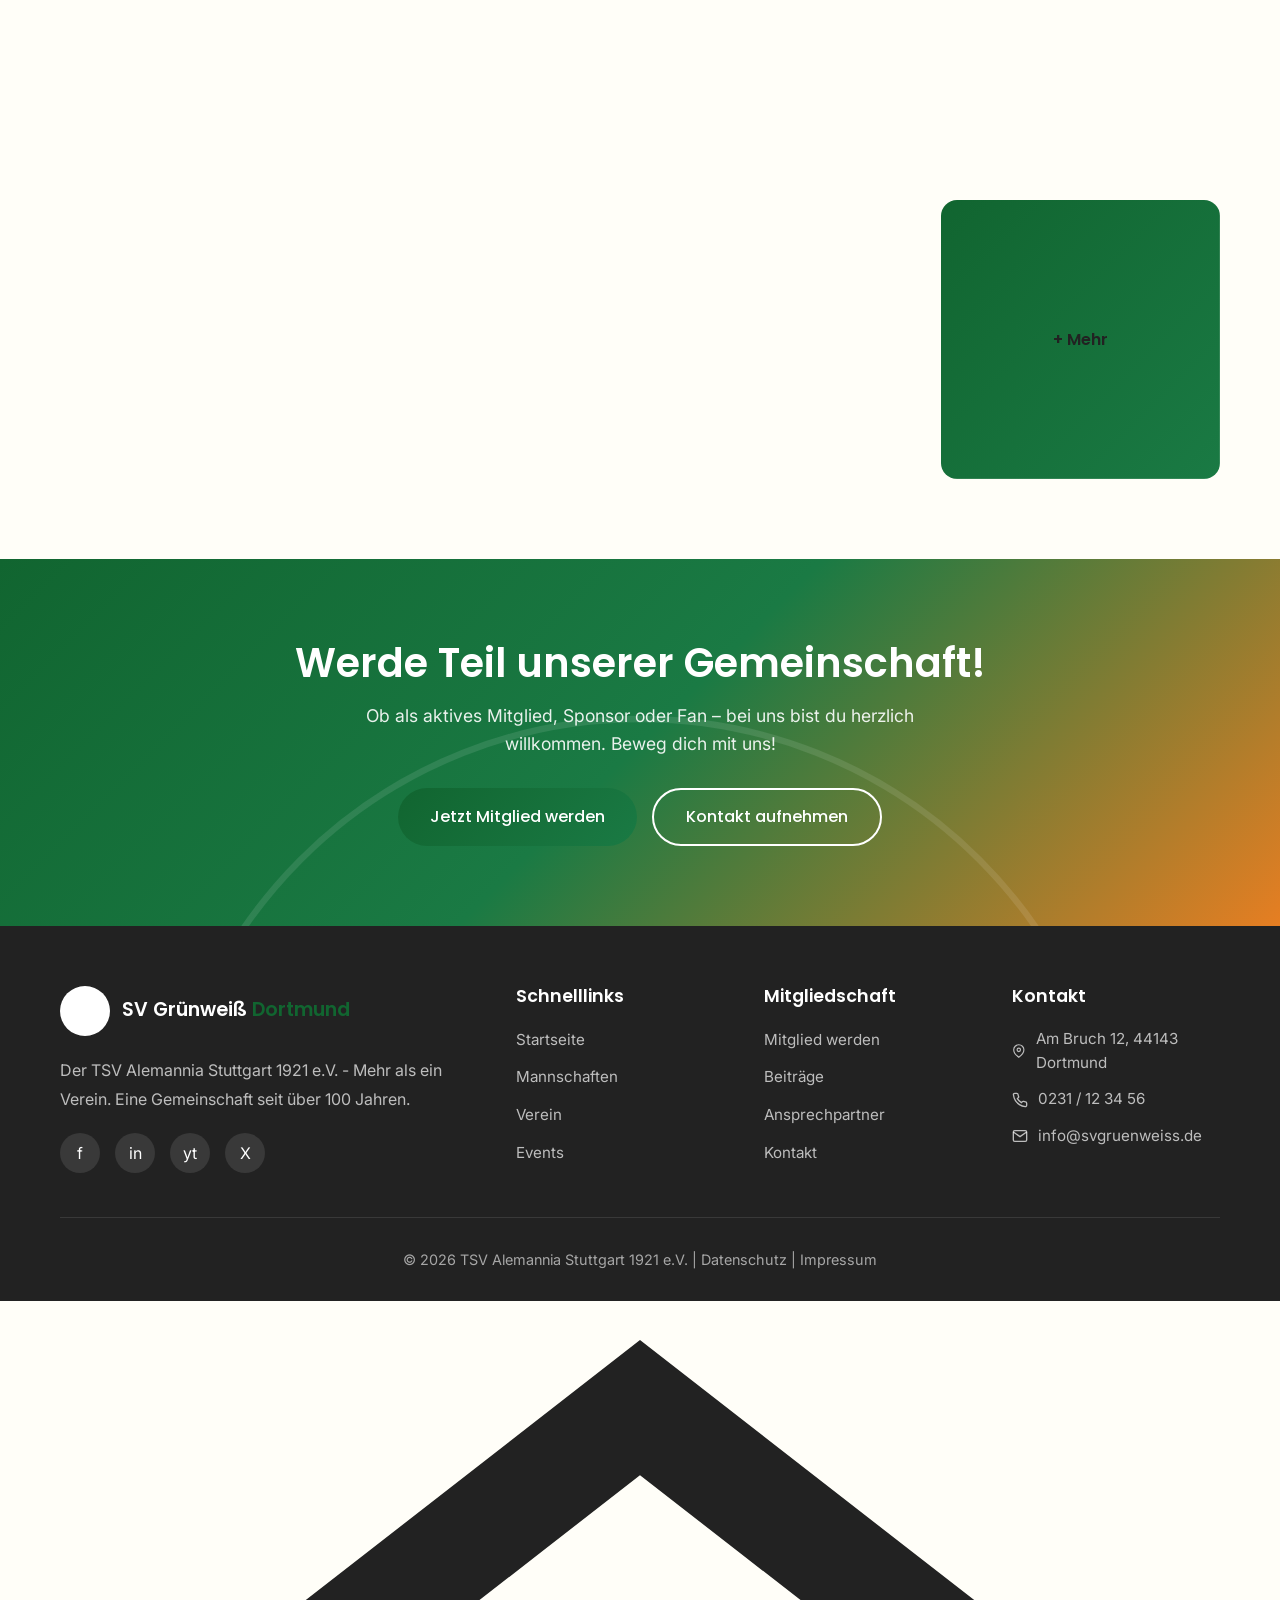
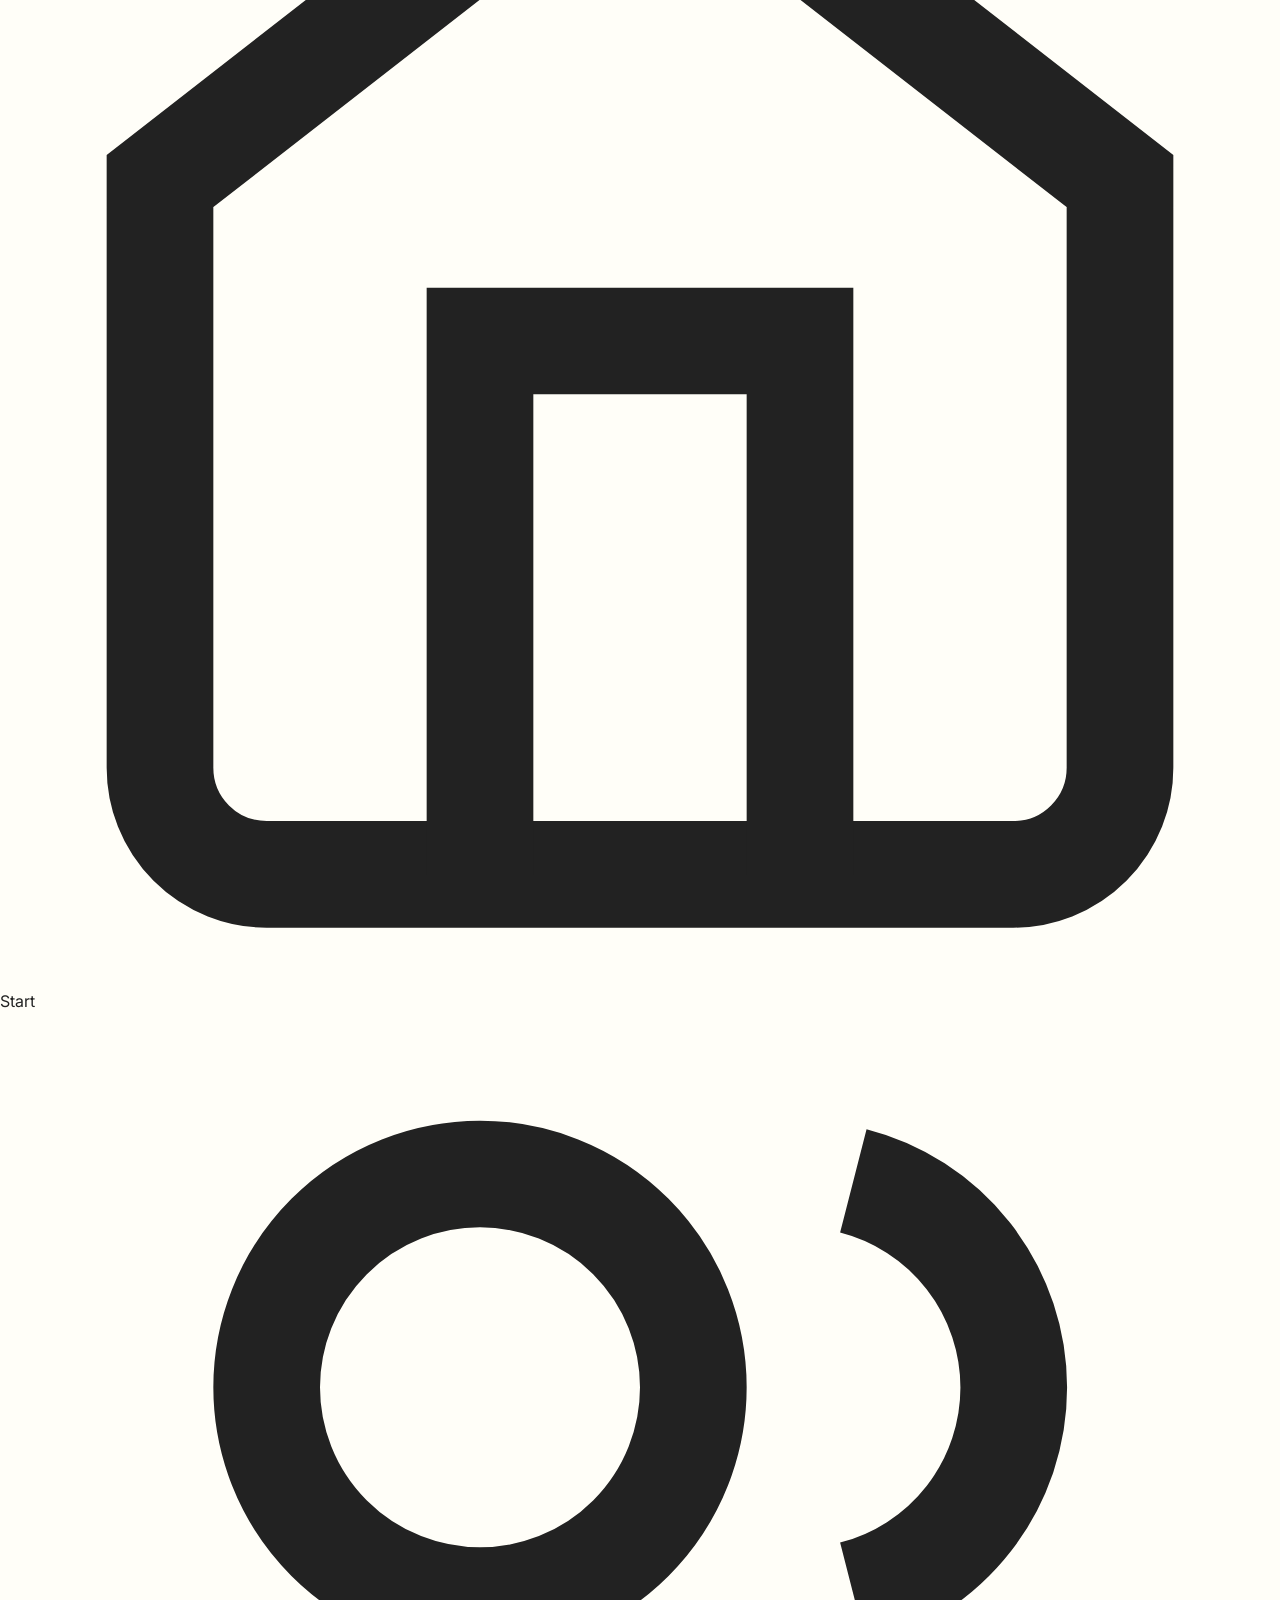
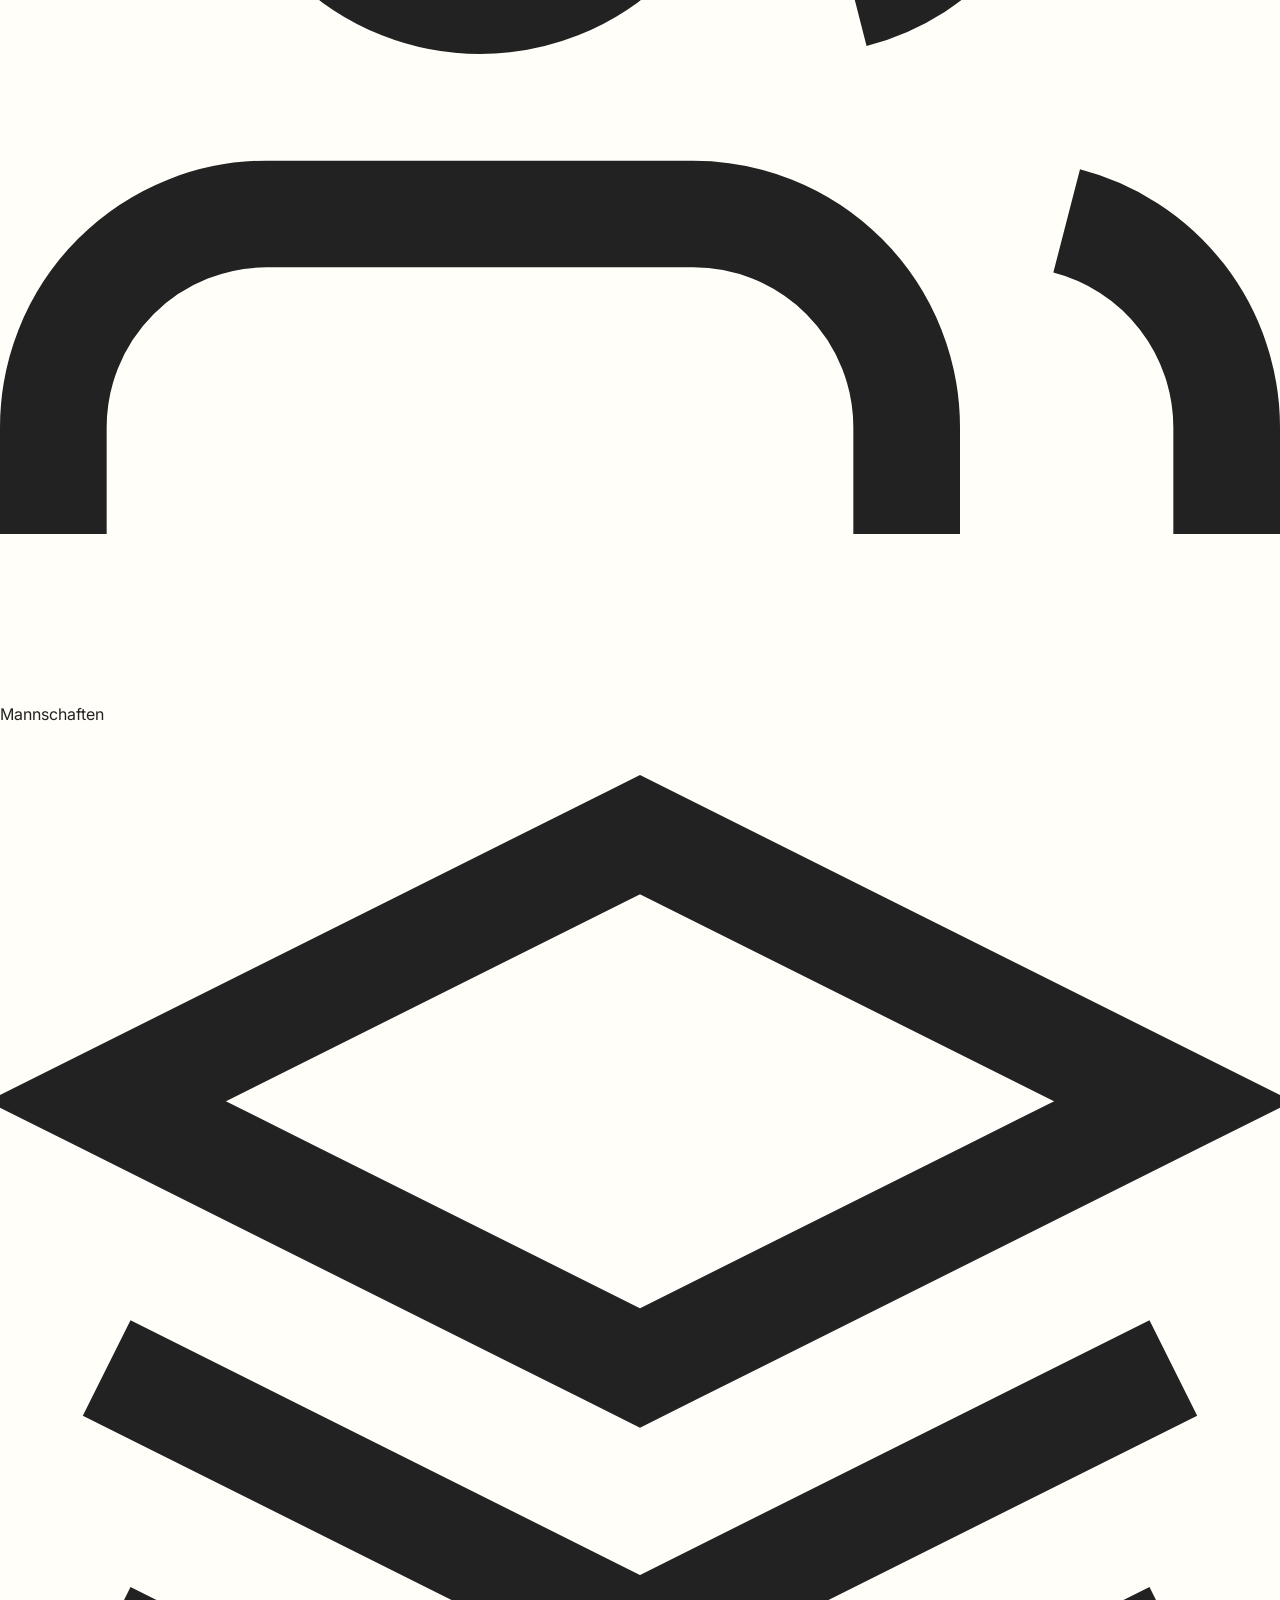
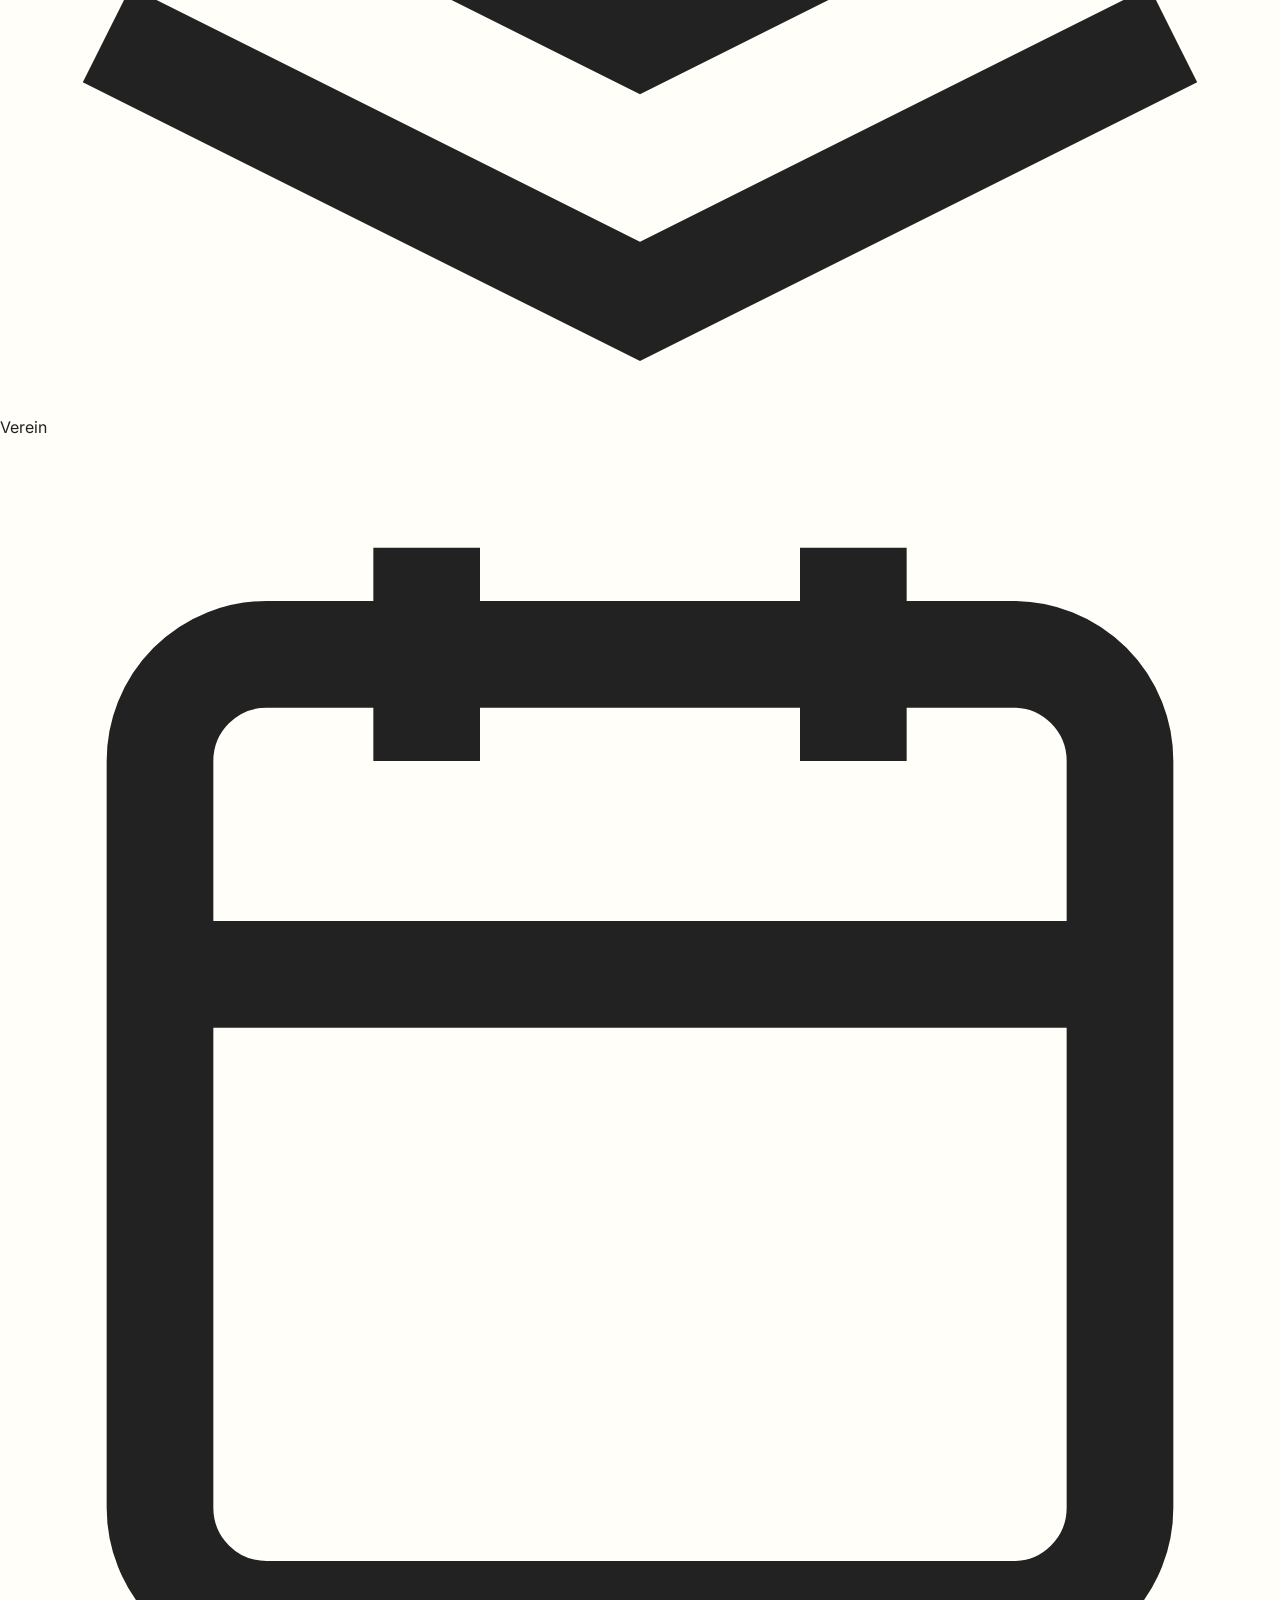
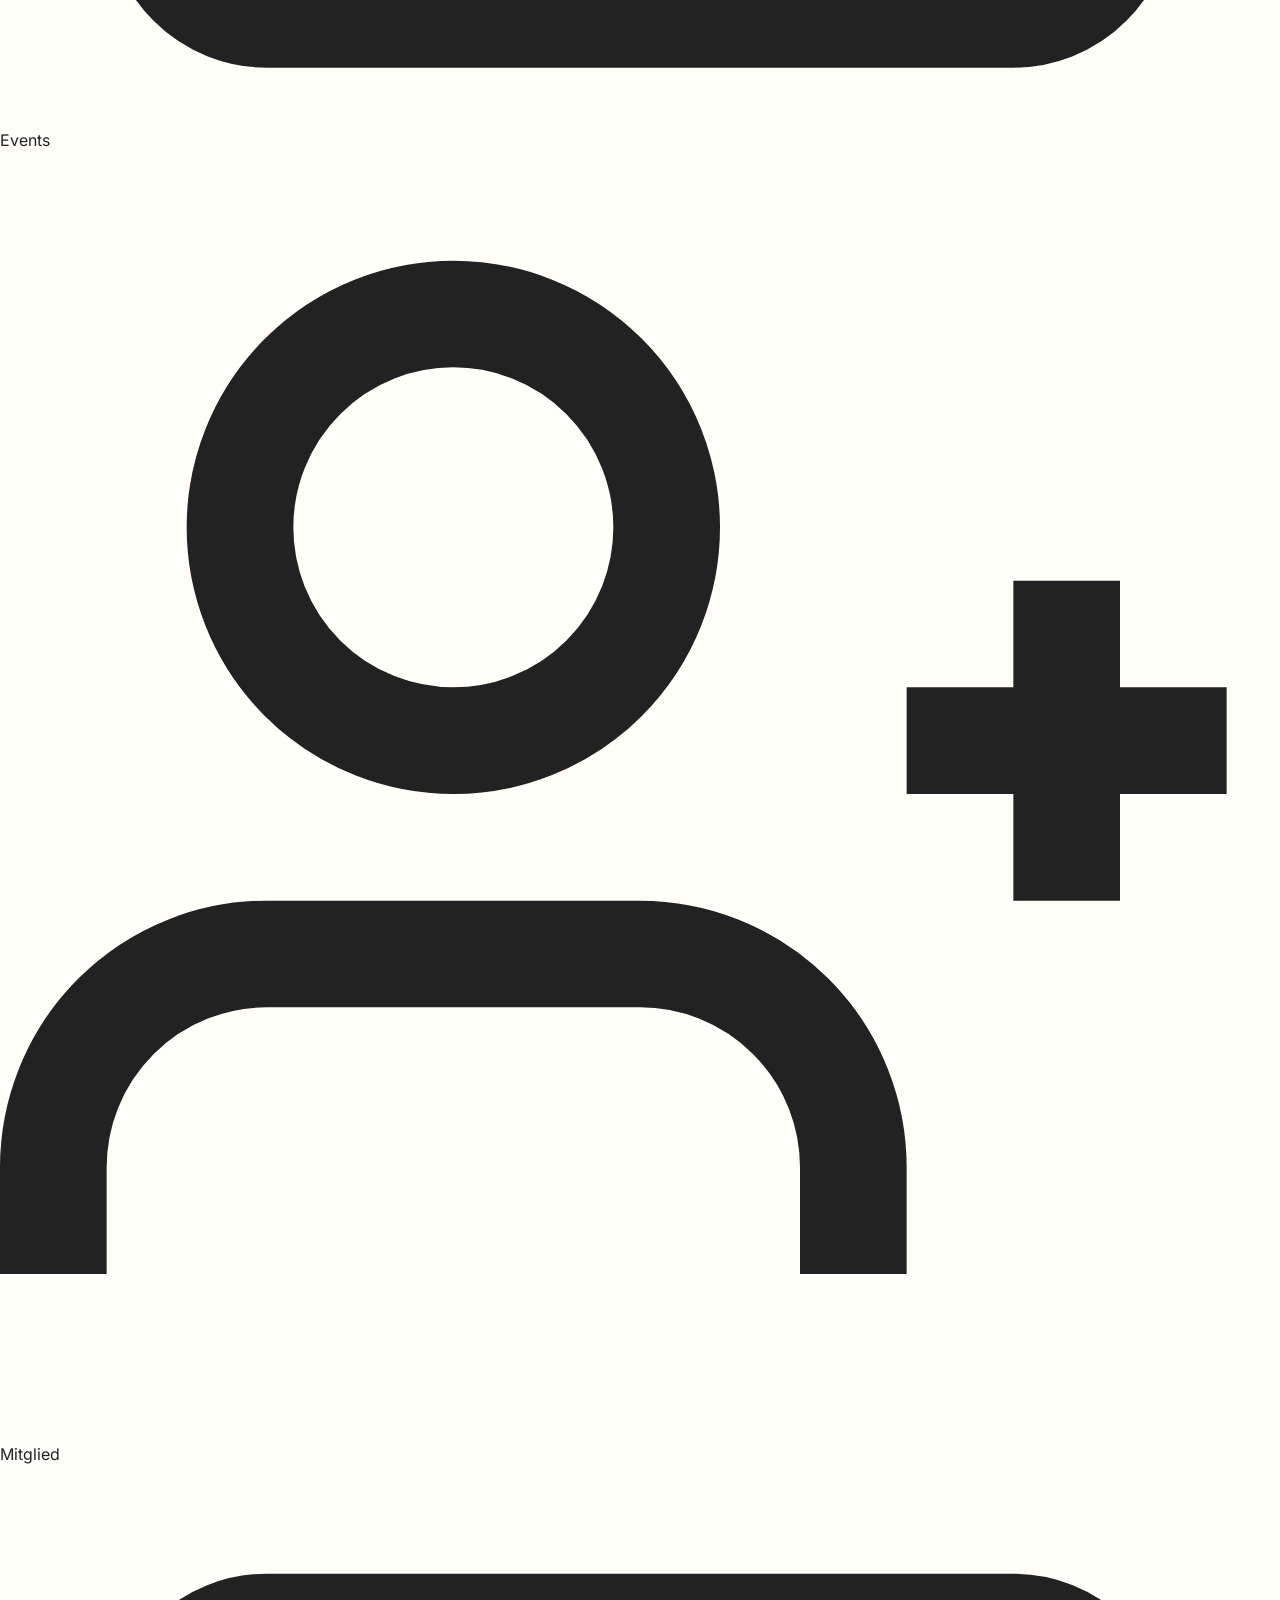
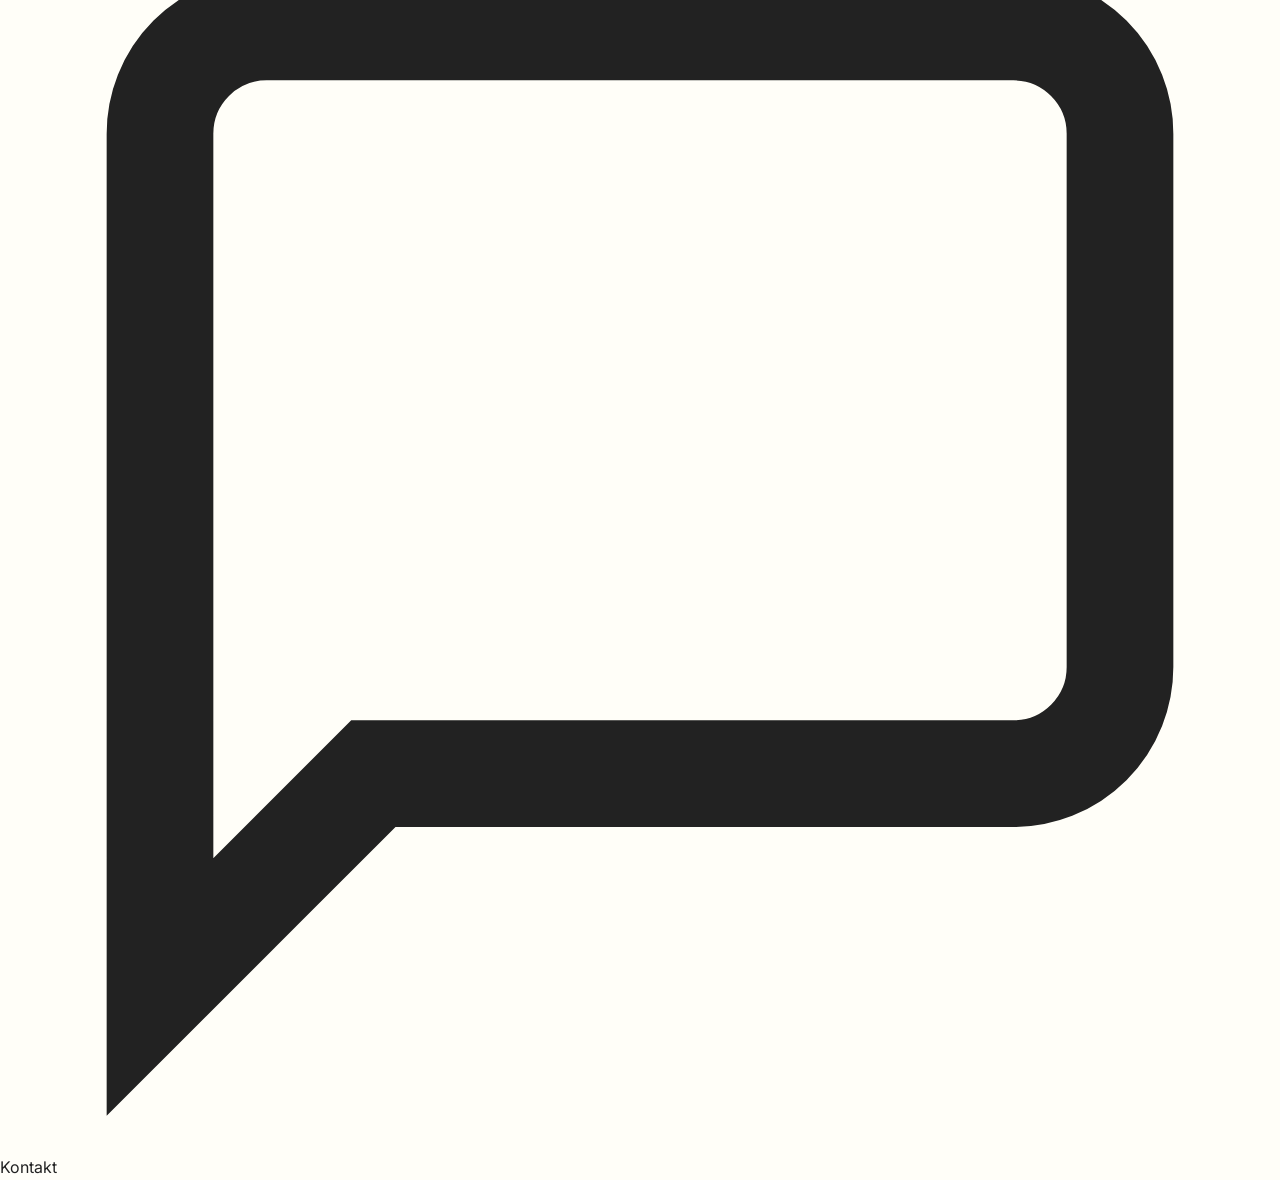
==== commit 0ba2e311: "Mobile: Bottom Navigation + Galerie-Karussell" ====
--- a/index.html
+++ b/index.html
@@ -454,6 +454,46 @@
         </div>
     </footer>
 
+    <!-- Bottom Navigation (Mobile) -->
+    <nav class="bottom-nav">
+        <a href="index.html" class="bottom-nav-item active">
+            <span class="bottom-nav-icon">
+                <svg viewBox="0 0 24 24" fill="none" stroke="currentColor" stroke-width="2"><path d="M3 9l9-7 9 7v11a2 2 0 0 1-2 2H5a2 2 0 0 1-2-2z"/><polyline points="9 22 9 12 15 12 15 22"/></svg>
+            </span>
+            <span>Start</span>
+        </a>
+        <a href="mannschaften.html" class="bottom-nav-item">
+            <span class="bottom-nav-icon">
+                <svg viewBox="0 0 24 24" fill="none" stroke="currentColor" stroke-width="2"><path d="M17 21v-2a4 4 0 0 0-4-4H5a4 4 0 0 0-4 4v2"/><circle cx="9" cy="7" r="4"/><path d="M23 21v-2a4 4 0 0 0-3-3.87"/><path d="M16 3.13a4 4 0 0 1 0 7.75"/></svg>
+            </span>
+            <span>Mannschaften</span>
+        </a>
+        <a href="verein.html" class="bottom-nav-item">
+            <span class="bottom-nav-icon">
+                <svg viewBox="0 0 24 24" fill="none" stroke="currentColor" stroke-width="2"><path d="M12 2L2 7l10 5 10-5-10-5z"/><path d="M2 17l10 5 10-5"/><path d="M2 12l10 5 10-5"/></svg>
+            </span>
+            <span>Verein</span>
+        </a>
+        <a href="events.html" class="bottom-nav-item">
+            <span class="bottom-nav-icon">
+                <svg viewBox="0 0 24 24" fill="none" stroke="currentColor" stroke-width="2"><rect x="3" y="4" width="18" height="18" rx="2" ry="2"/><line x1="16" y1="2" x2="16" y2="6"/><line x1="8" y1="2" x2="8" y2="6"/><line x1="3" y1="10" x2="21" y2="10"/></svg>
+            </span>
+            <span>Events</span>
+        </a>
+        <a href="mitglied-werden.html" class="bottom-nav-item">
+            <span class="bottom-nav-icon">
+                <svg viewBox="0 0 24 24" fill="none" stroke="currentColor" stroke-width="2"><path d="M16 21v-2a4 4 0 0 0-4-4H5a4 4 0 0 0-4 4v2"/><circle cx="8.5" cy="7" r="4"/><line x1="20" y1="8" x2="20" y2="14"/><line x1="23" y1="11" x2="17" y2="11"/></svg>
+            </span>
+            <span>Mitglied</span>
+        </a>
+        <a href="kontakt.html" class="bottom-nav-item">
+            <span class="bottom-nav-icon">
+                <svg viewBox="0 0 24 24" fill="none" stroke="currentColor" stroke-width="2"><path d="M21 15a2 2 0 0 1-2 2H7l-4 4V5a2 2 0 0 1 2-2h14a2 2 0 0 1 2 2z"/></svg>
+            </span>
+            <span>Kontakt</span>
+        </a>
+    </nav>
+
     <!-- JavaScript -->
     <script src="js/main.js"></script>
 </body>
--- a/css/style.css
+++ b/css/style.css
@@ -1707,28 +1707,73 @@
 }
 
 @media (max-width: 768px) {
+    /* Bottom Navigation Bar - replaces hamburger menu */
+    .bottom-nav {
+        display: flex;
+        position: fixed;
+        bottom: 0;
+        left: 0;
+        right: 0;
+        background: var(--white);
+        box-shadow: 0 -4px 20px rgba(0, 0, 0, 0.1);
+        padding: 10px 5px 15px;
+        z-index: 1000;
+        justify-content: space-around;
+        align-items: center;
+    }
+    
+    .bottom-nav-item {
+        display: flex;
+        flex-direction: column;
+        align-items: center;
+        text-decoration: none;
+        color: var(--text-light);
+        font-size: 0.7rem;
+        gap: 4px;
+        padding: 5px 10px;
+        border-radius: 10px;
+        transition: all 0.3s ease;
+    }
+    
+    .bottom-nav-item:hover,
+    .bottom-nav-item.active {
+        color: var(--primary);
+    }
+    
+    .bottom-nav-item.active {
+        background: rgba(17, 101, 48, 0.1);
+    }
+    
+    .bottom-nav-icon {
+        width: 24px;
+        height: 24px;
+        display: flex;
+        align-items: center;
+        justify-content: center;
+    }
+    
+    .bottom-nav-icon svg {
+        width: 20px;
+        height: 20px;
+    }
+    
+    /* Hide header nav and hamburger on mobile */
     .nav-menu {
-        position: fixed;
-        top: 0;
-        right: -100%;
-        width: 80%;
-        max-width: 300px;
-        height: 100vh;
-        background-color: var(--white);
-        flex-direction: column;
-        justify-content: center;
-        padding: 40px;
-        box-shadow: -5px 0 20px rgba(0, 0, 0, 0.1);
-        transition: var(--transition);
-    }
-    
-    .nav-menu.active {
-        right: 0;
+        display: none;
     }
     
     .hamburger {
-        display: flex;
-        z-index: 1001;
+        display: none;
+    }
+    
+    /* Add padding to body for bottom nav */
+    body {
+        padding-bottom: 70px;
+    }
+    
+    /* Adjust header for bottom nav */
+    .header {
+        padding: 15px 0;
     }
     
     .hamburger.active span:nth-child(1) {
@@ -1817,6 +1862,36 @@
     
     .event-day {
         font-size: 1.5rem;
+    }
+    
+    /* Gallery Carousel Mobile */
+    .gallery-grid {
+        display: flex;
+        overflow-x: auto;
+        scroll-snap-type: x mandatory;
+        gap: 15px;
+        padding-bottom: 15px;
+        -webkit-overflow-scrolling: touch;
+        scrollbar-width: none;
+    }
+    
+    .gallery-grid::-webkit-scrollbar {
+        display: none;
+    }
+    
+    .gallery-item {
+        min-width: 80%;
+        scroll-snap-align: center;
+        aspect-ratio: 4/3;
+    }
+    
+    .gallery-item:nth-child(1) {
+        grid-column: span 1;
+        grid-row: span 1;
+    }
+    
+    .gallery-more {
+        min-width: 80%;
     }
 }
 
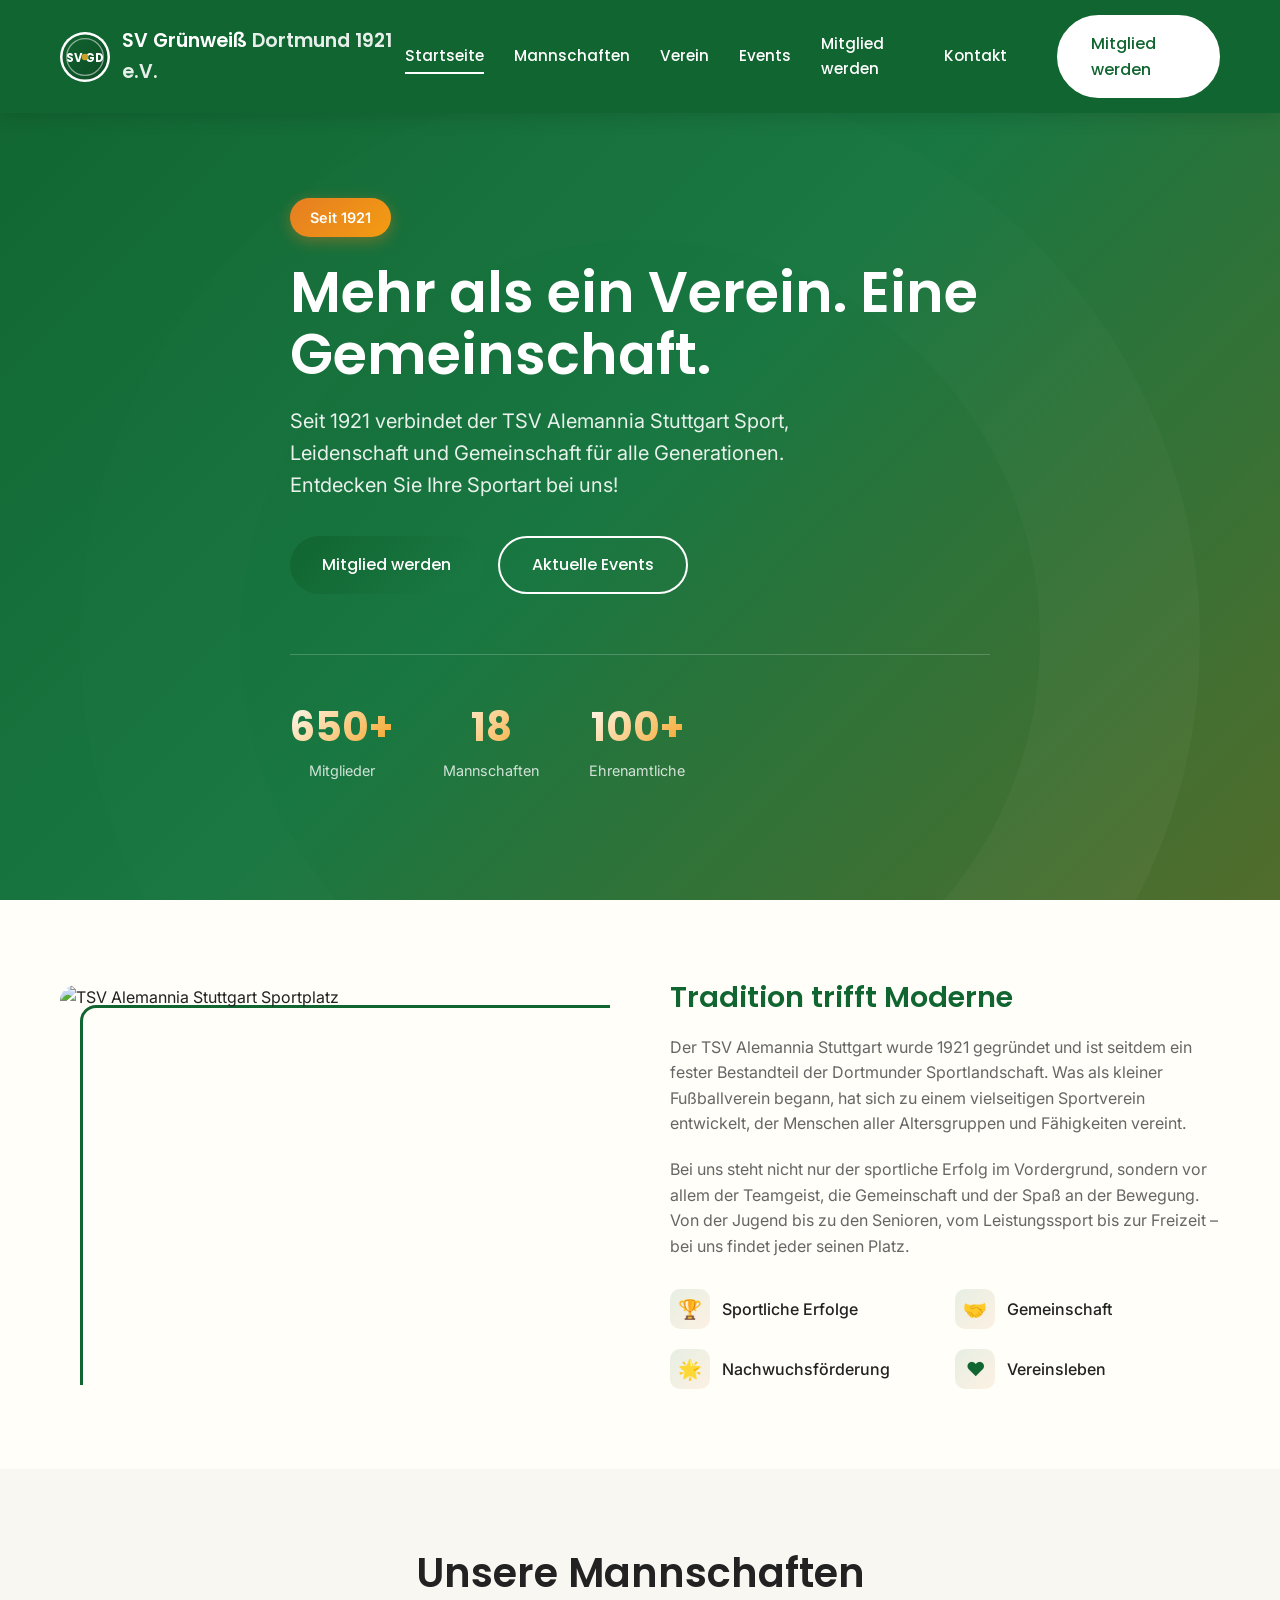
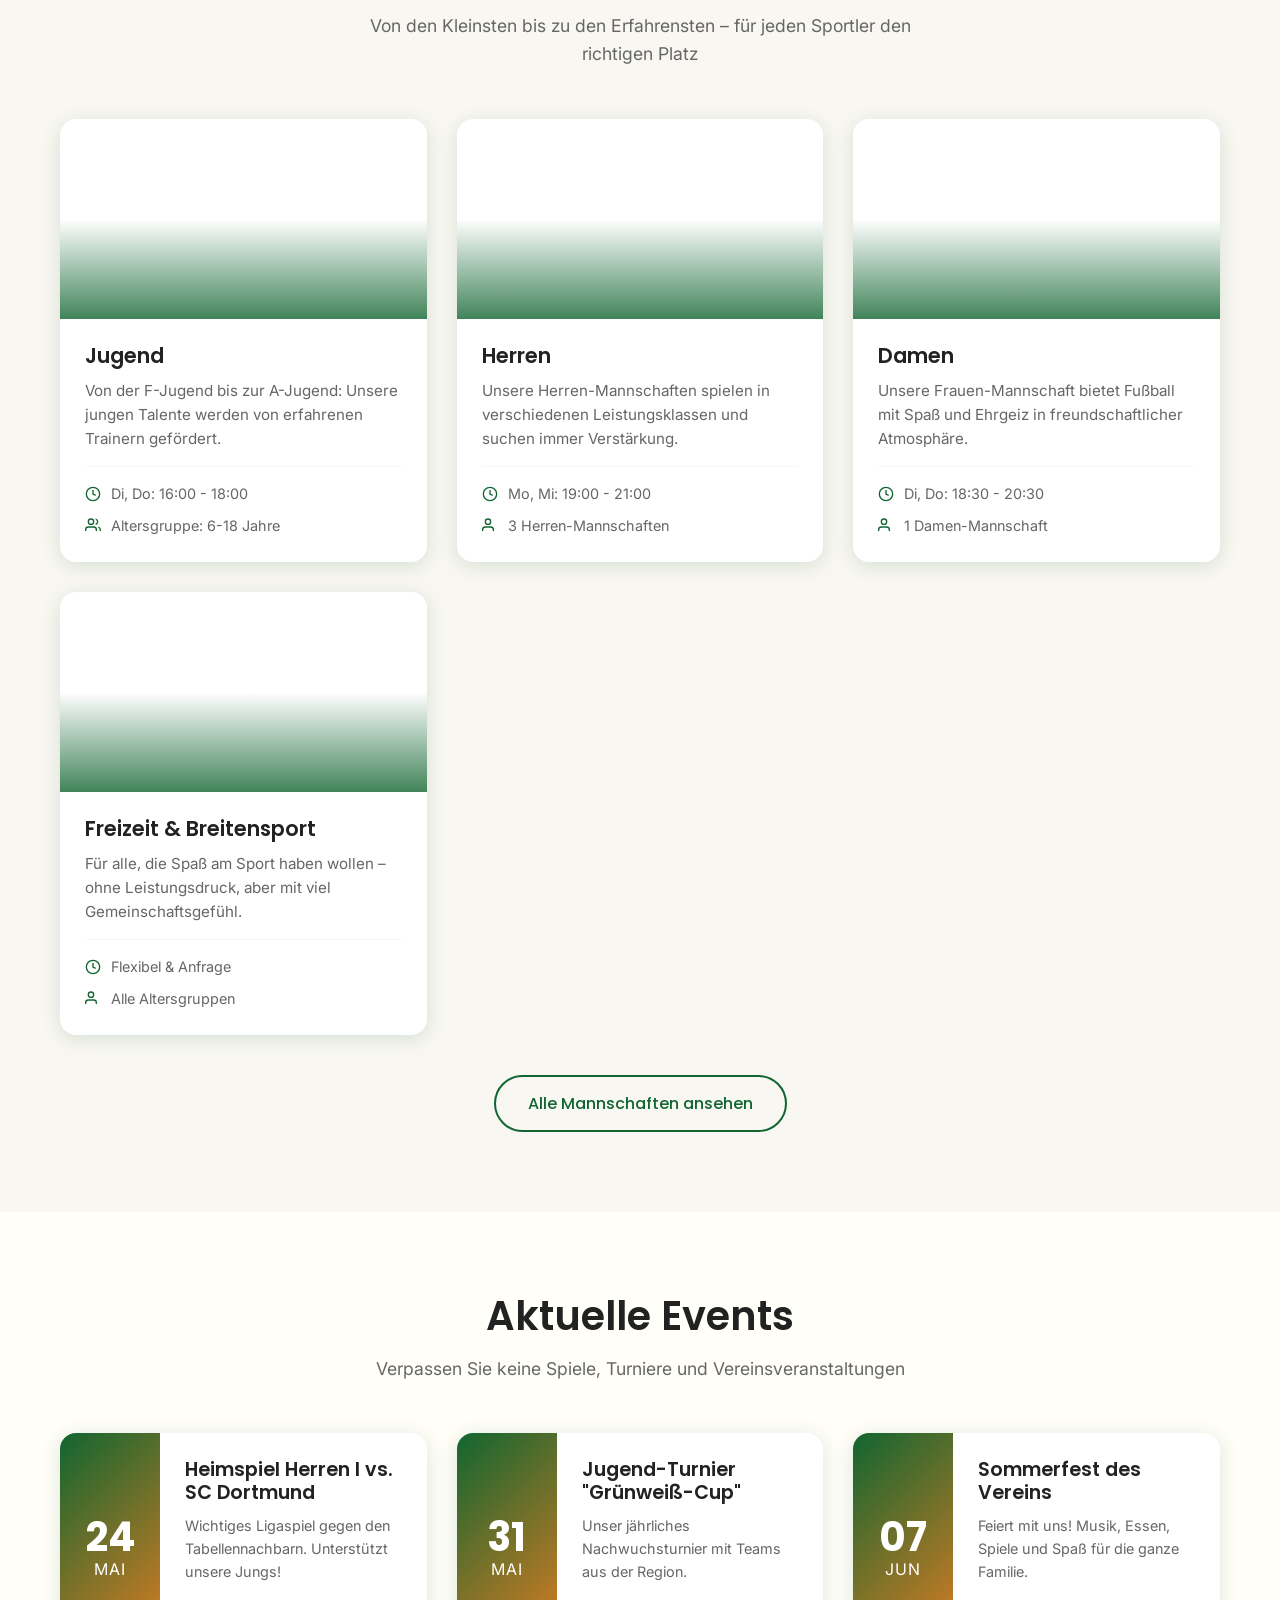
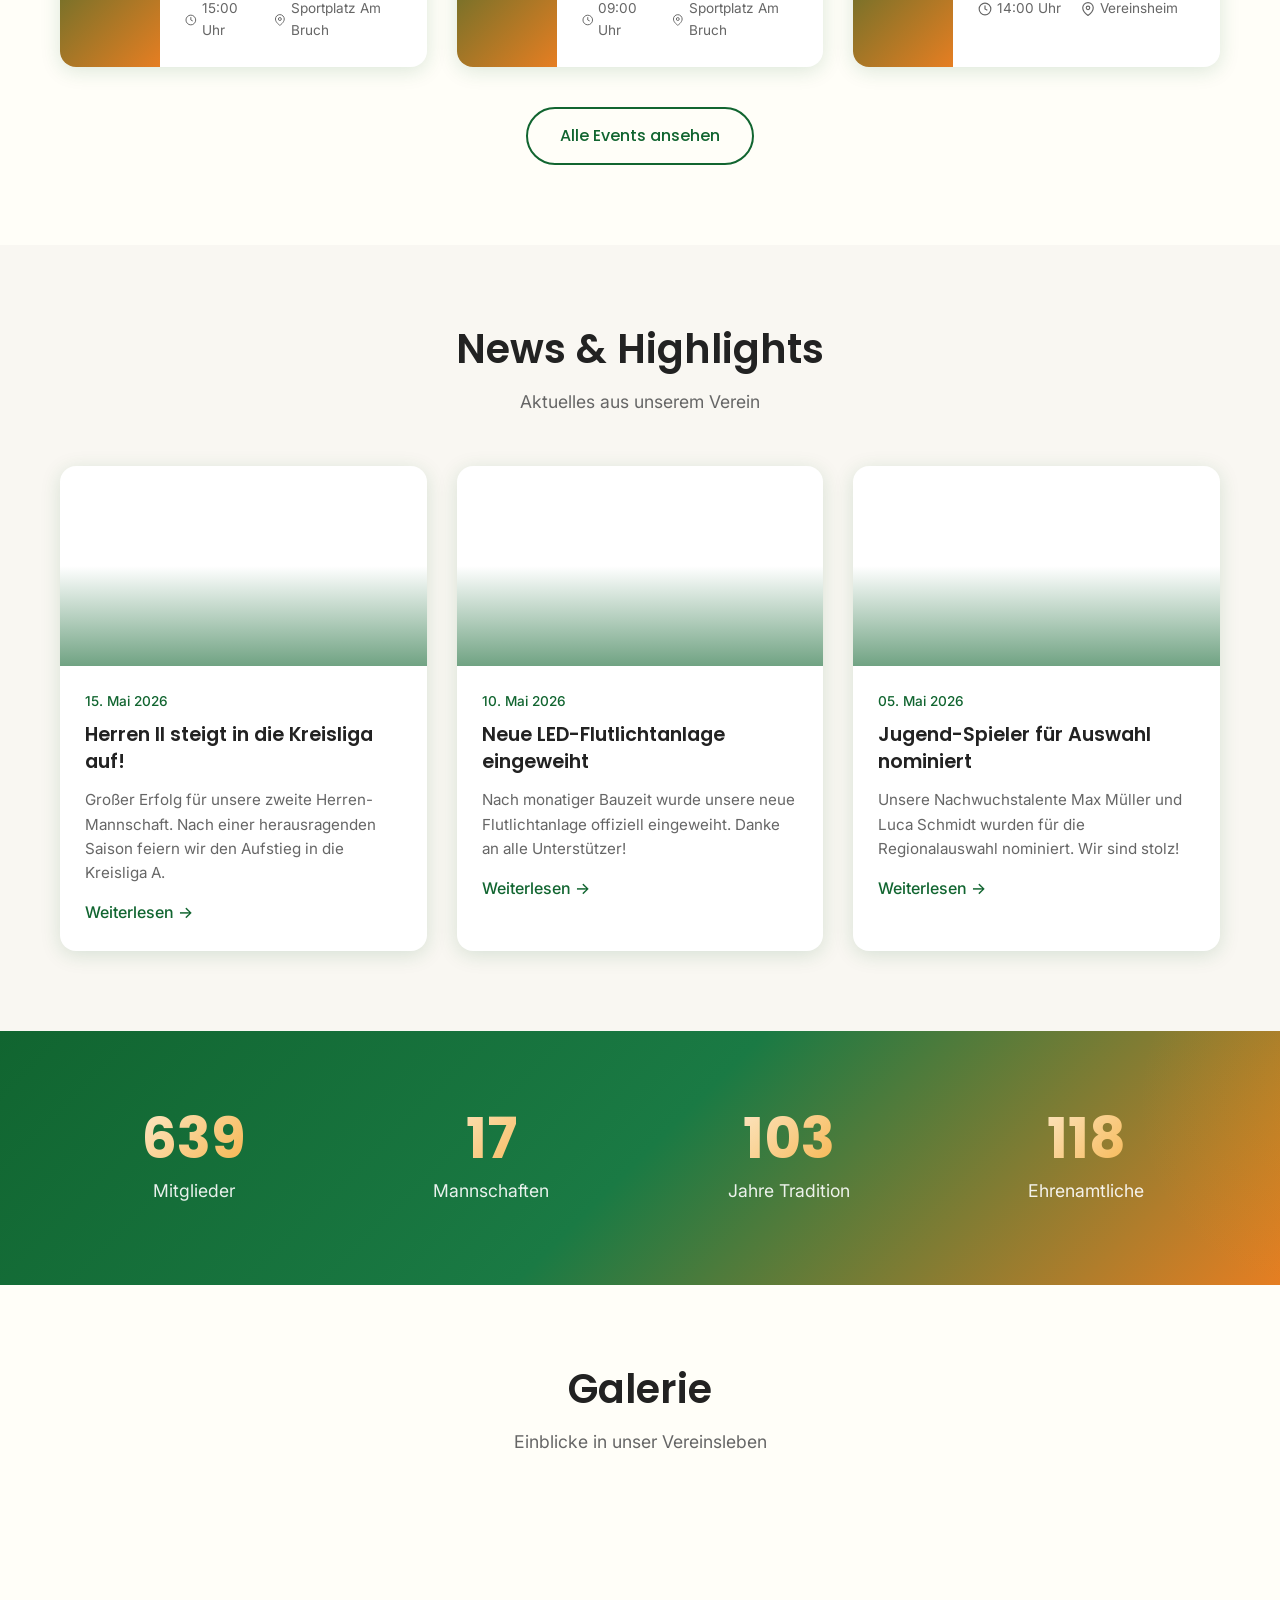
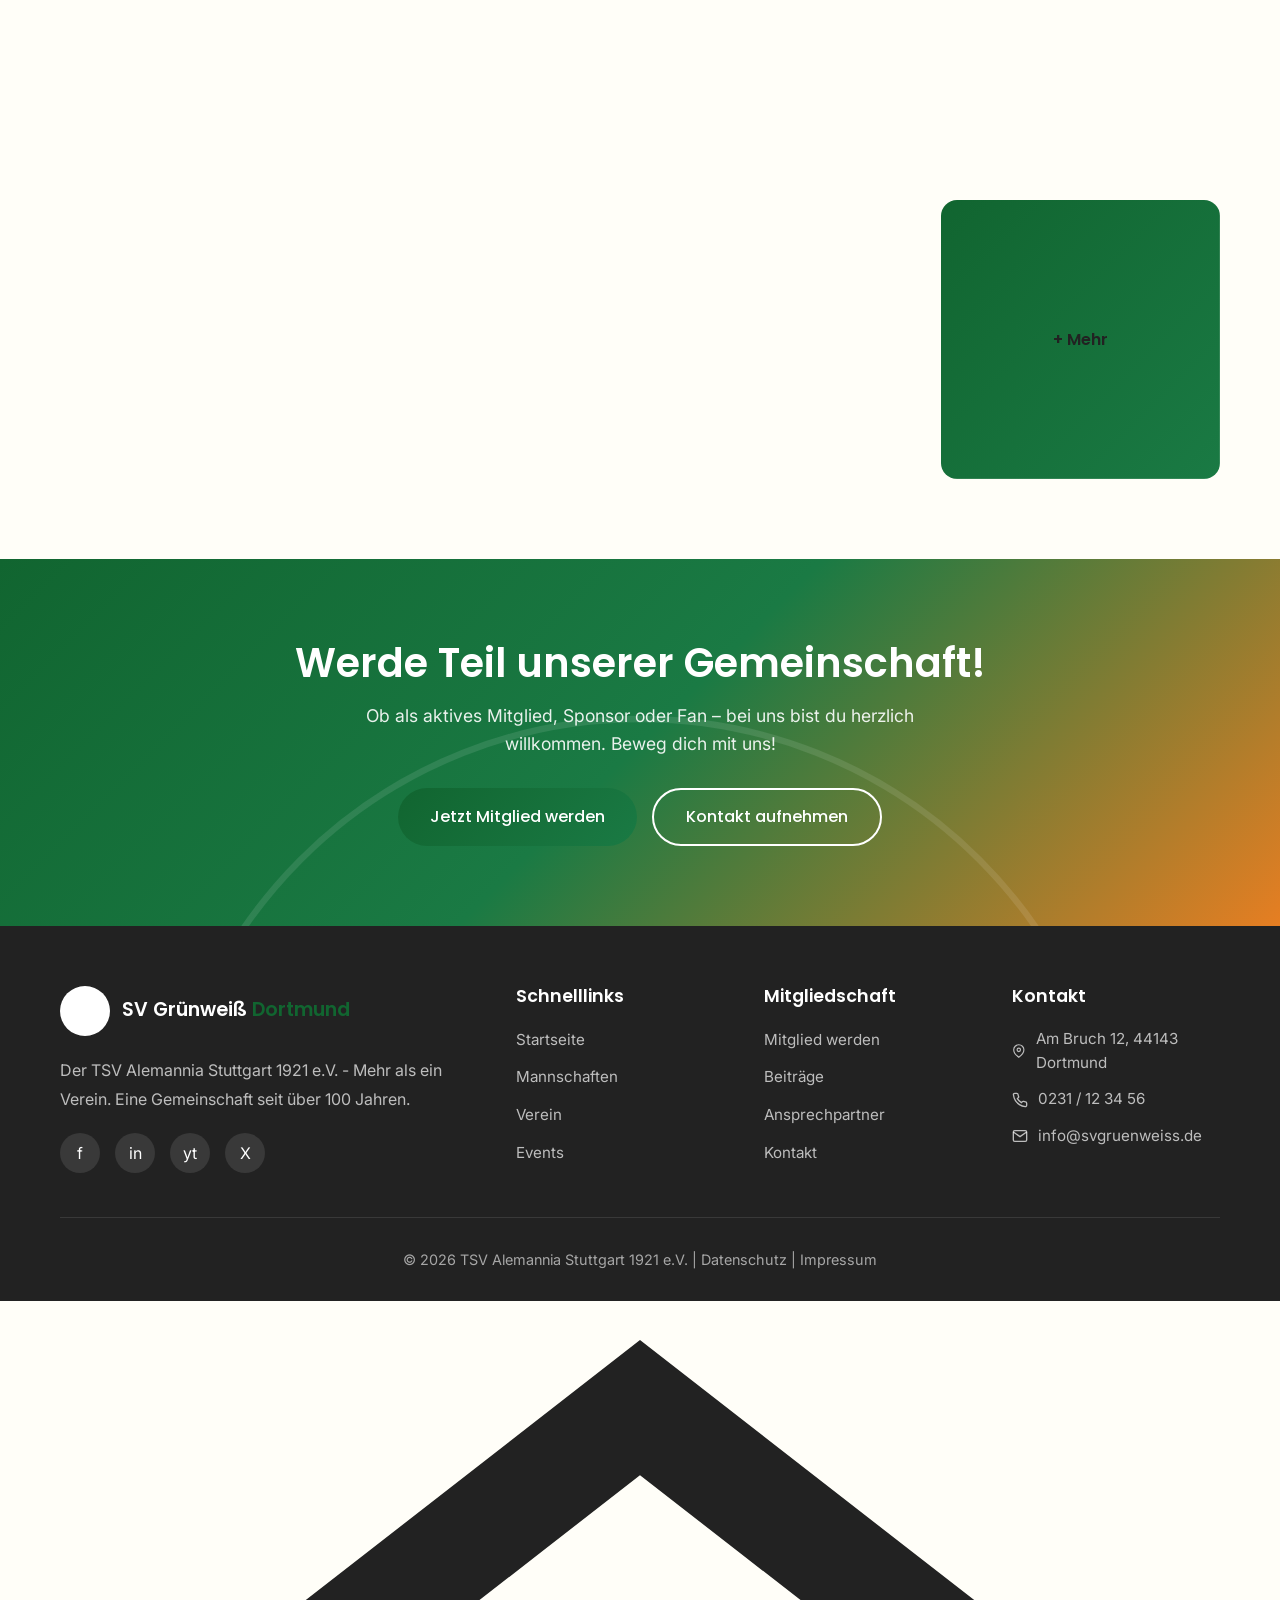
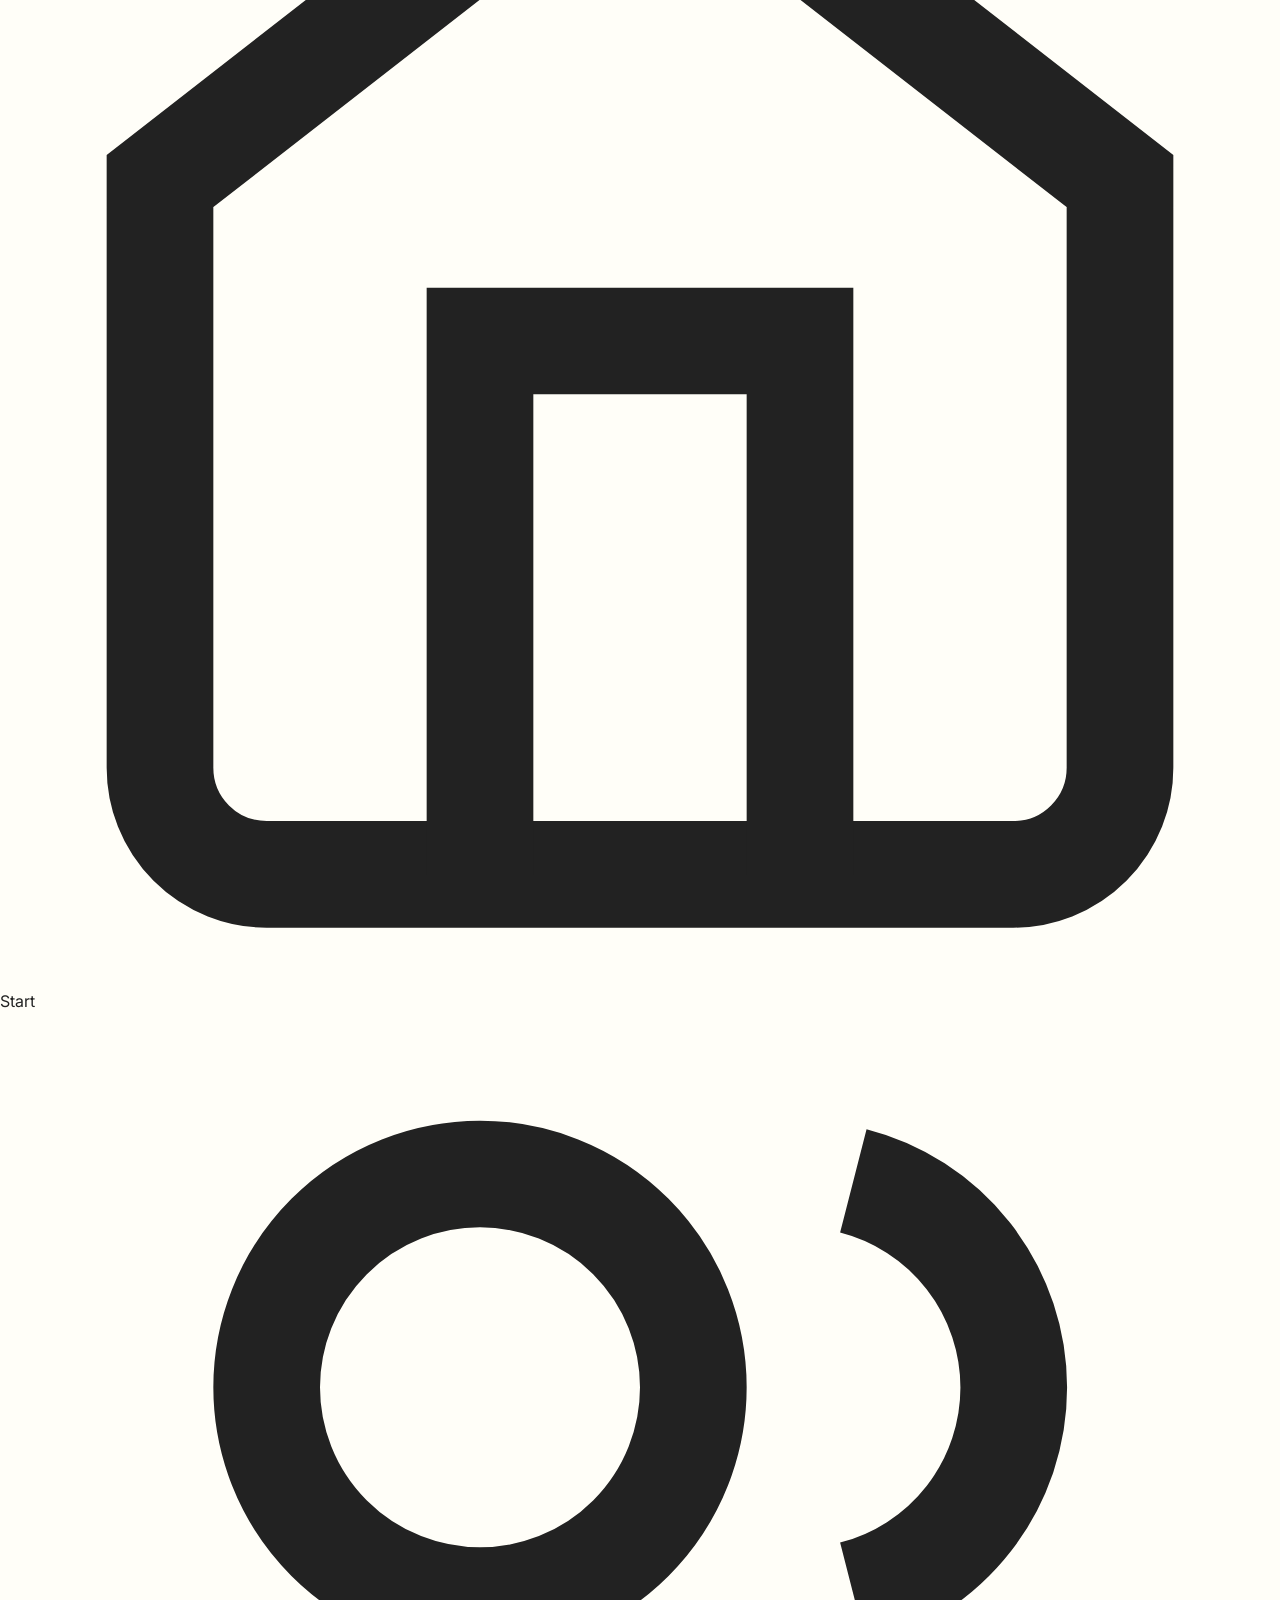
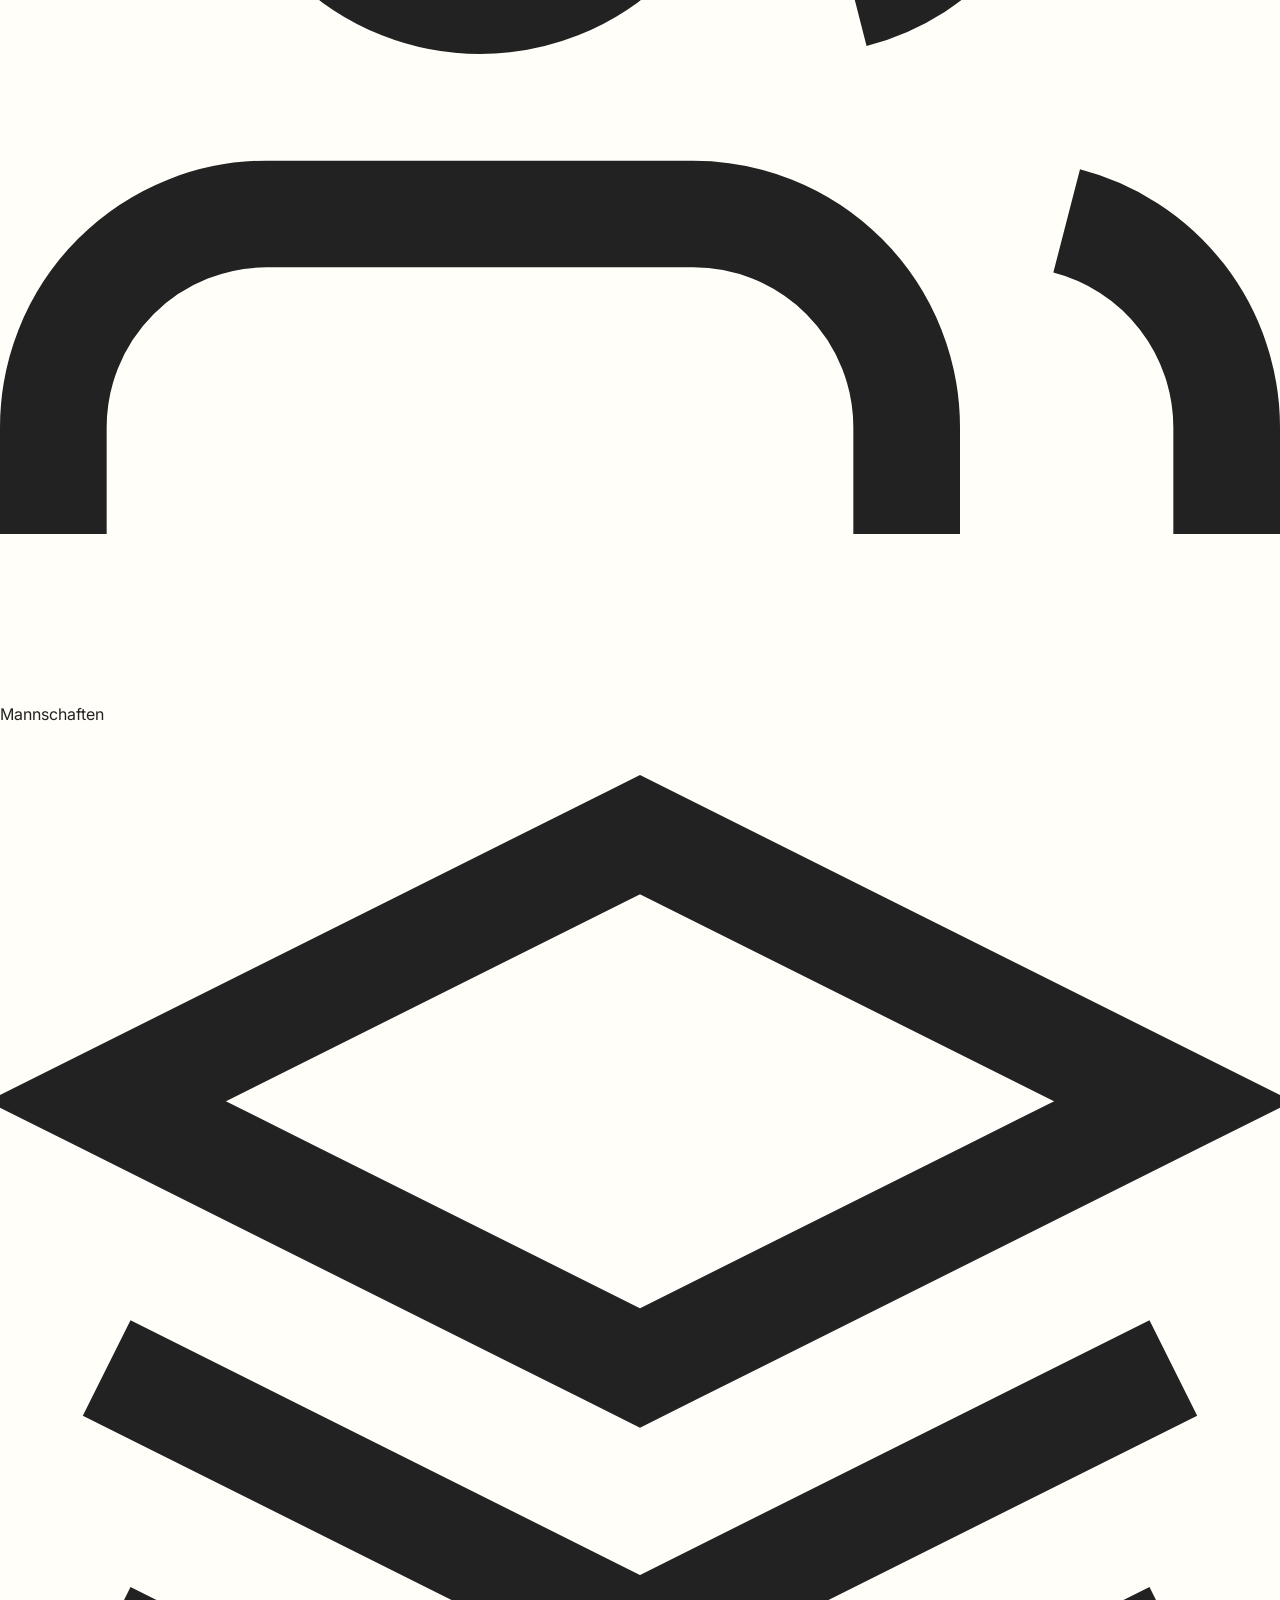
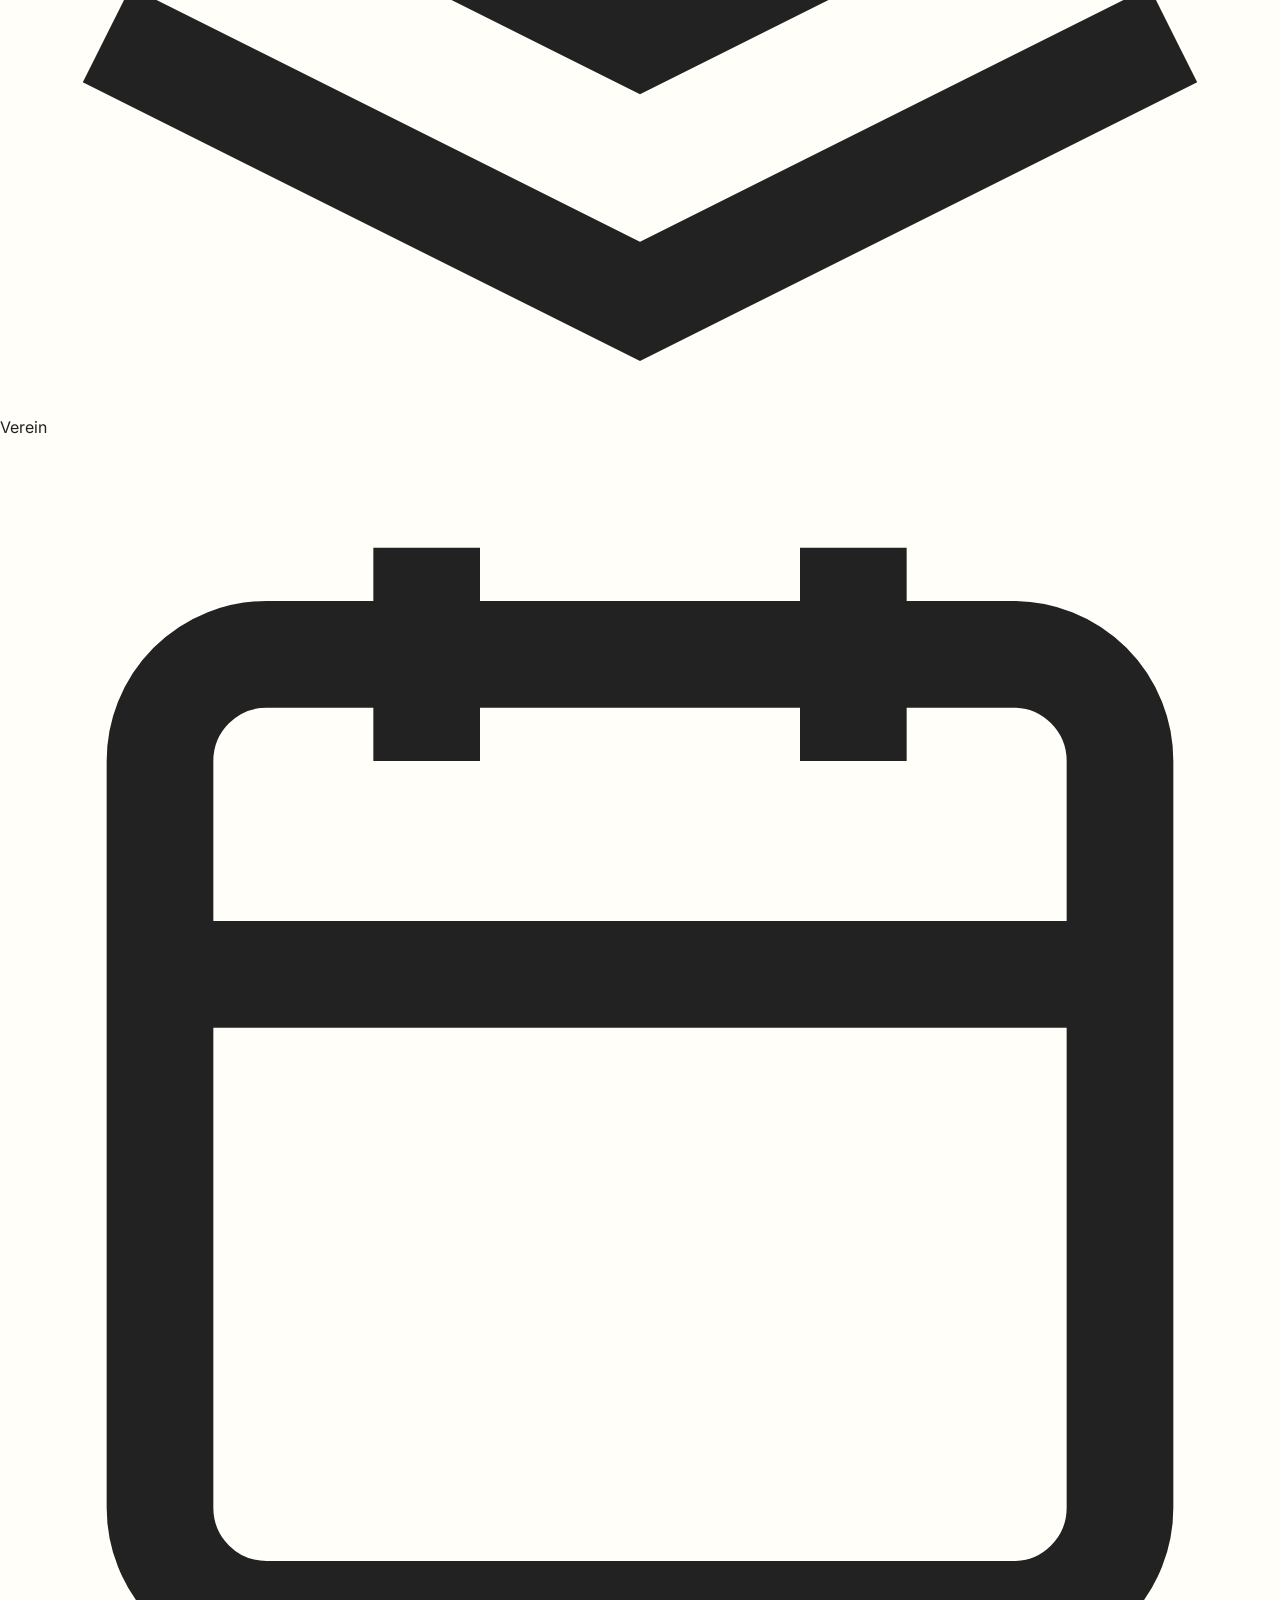
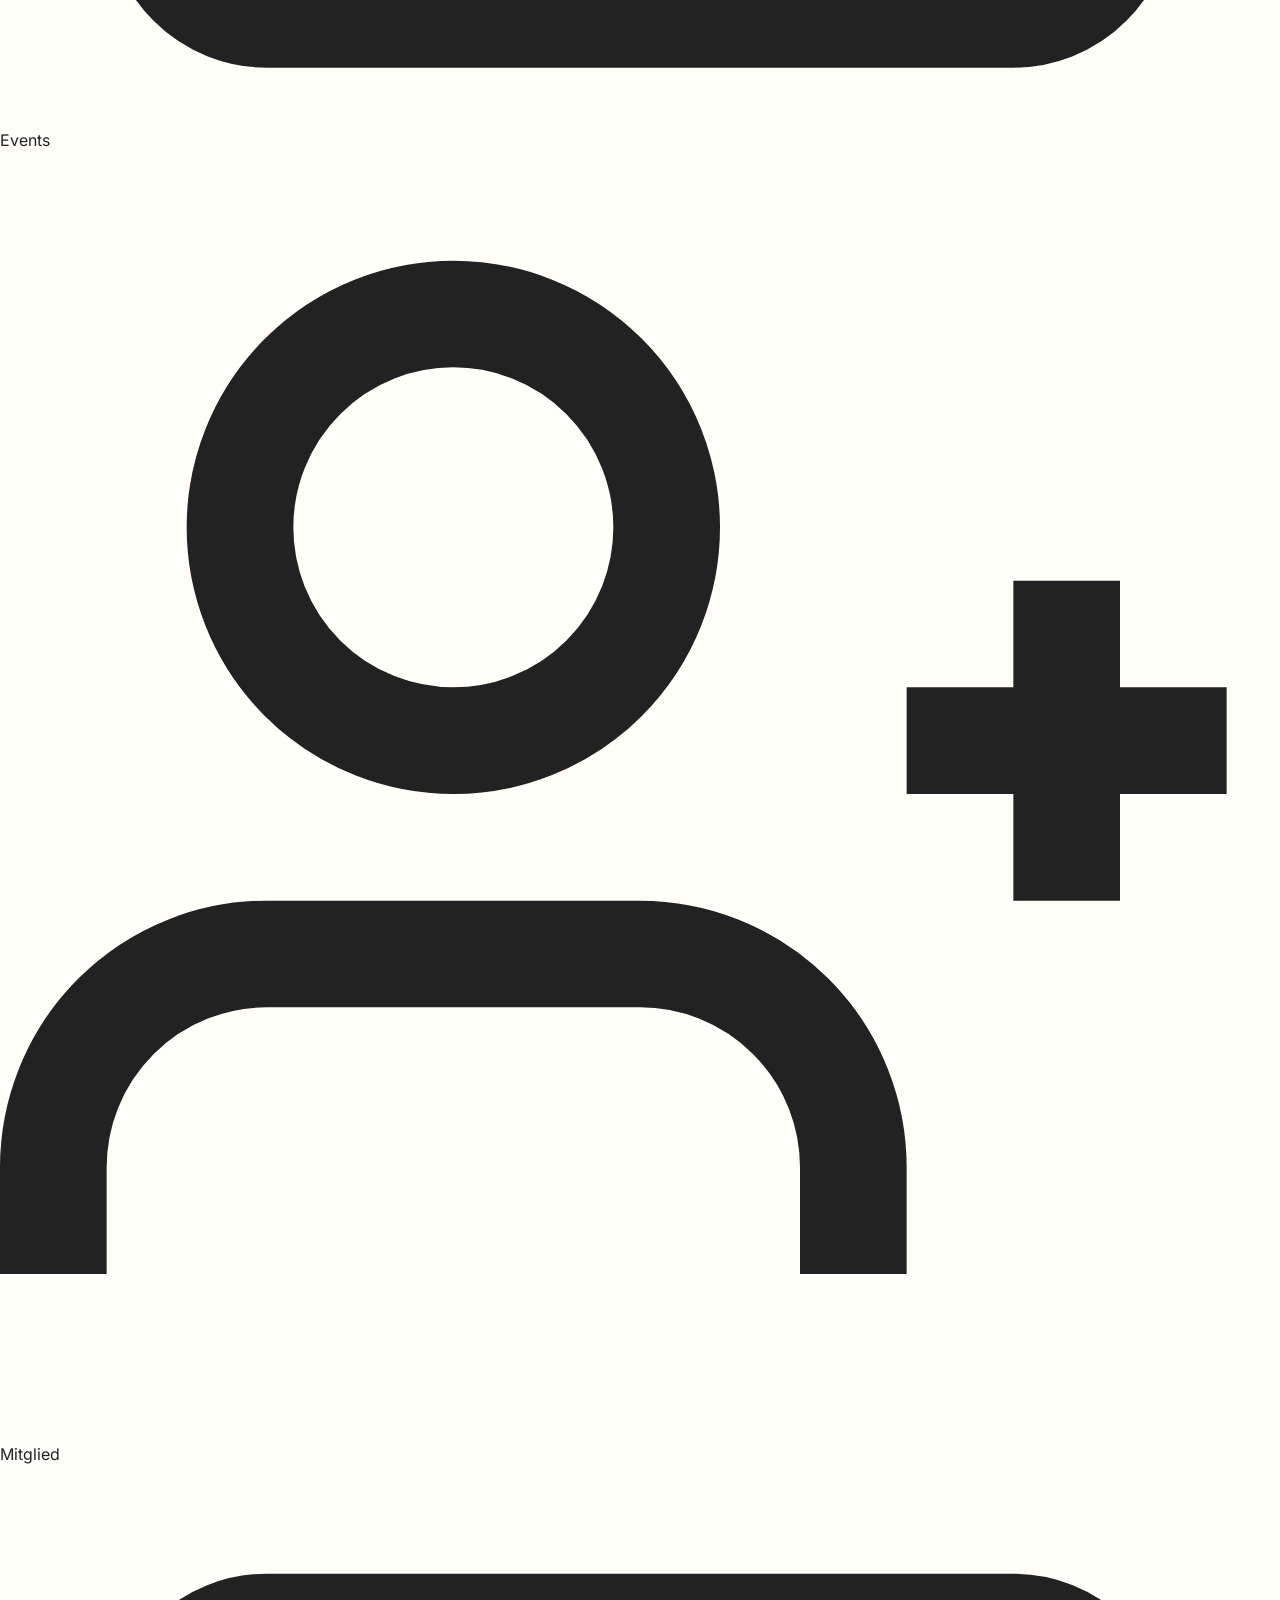
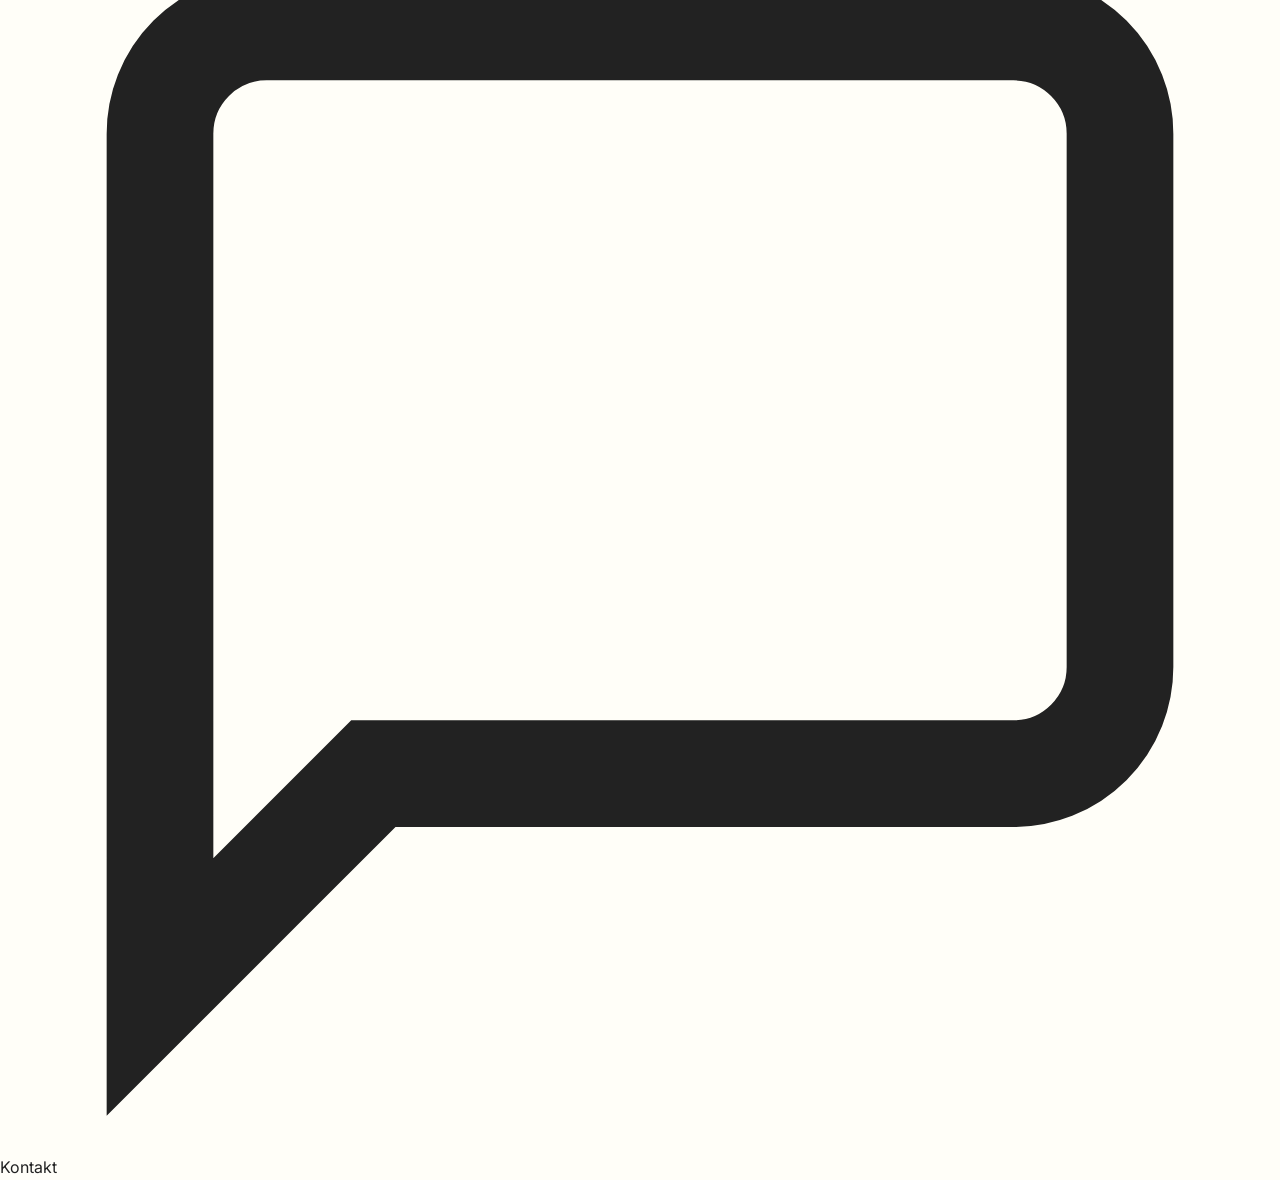
==== commit 59a97d73: "Mobile: Galerie nach Teams" ====
--- a/index.html
+++ b/index.html
@@ -356,7 +356,7 @@
     </section>
 
     <!-- Gallery Preview -->
-    <section class="section">
+    <section class="section" id="gallery">
         <div class="container">
             <div class="section-header fade-in-on-scroll">
                 <h2>Galerie</h2>
--- a/css/style.css
+++ b/css/style.css
@@ -1893,6 +1893,11 @@
     .gallery-more {
         min-width: 80%;
     }
+    
+    /* Hide scroll-to-top button on mobile - conflicts with bottom nav */
+    .scroll-to-top {
+        display: none !important;
+    }
 }
 
 @media (max-width: 480px) {
